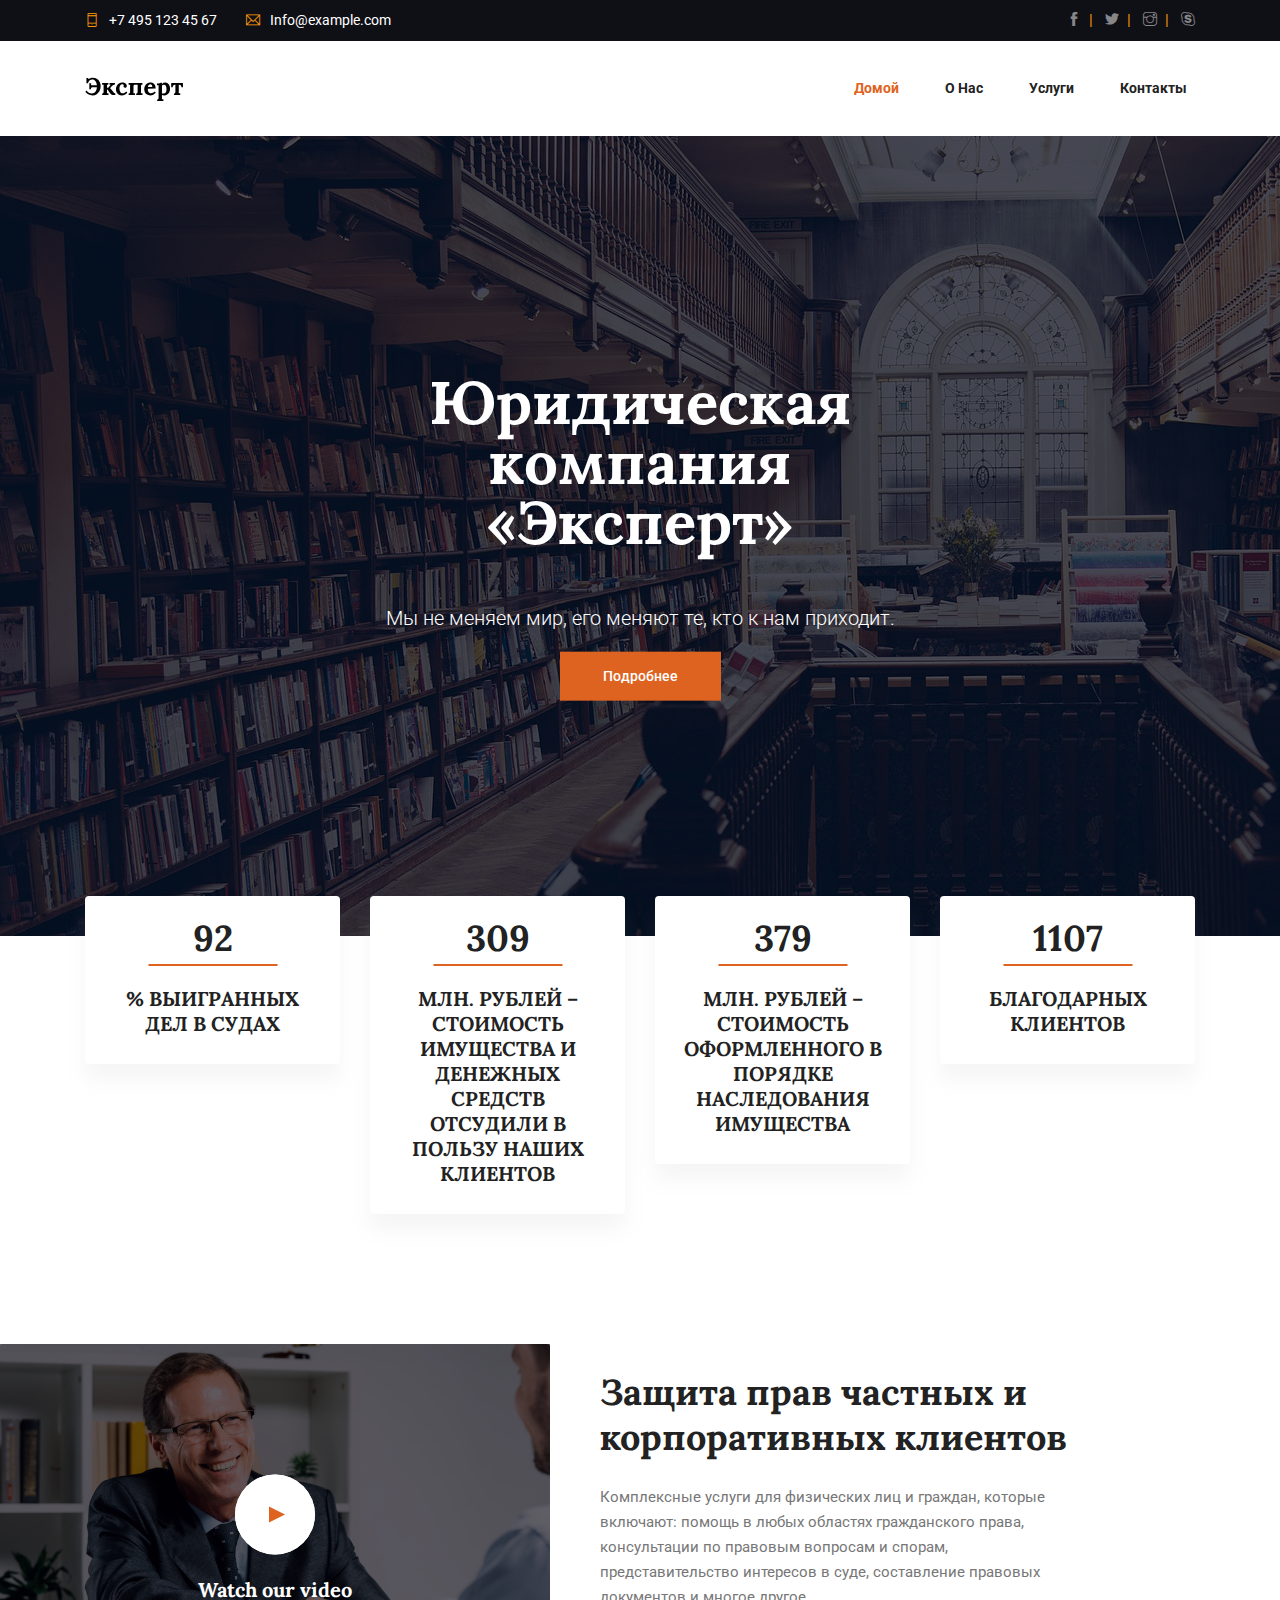
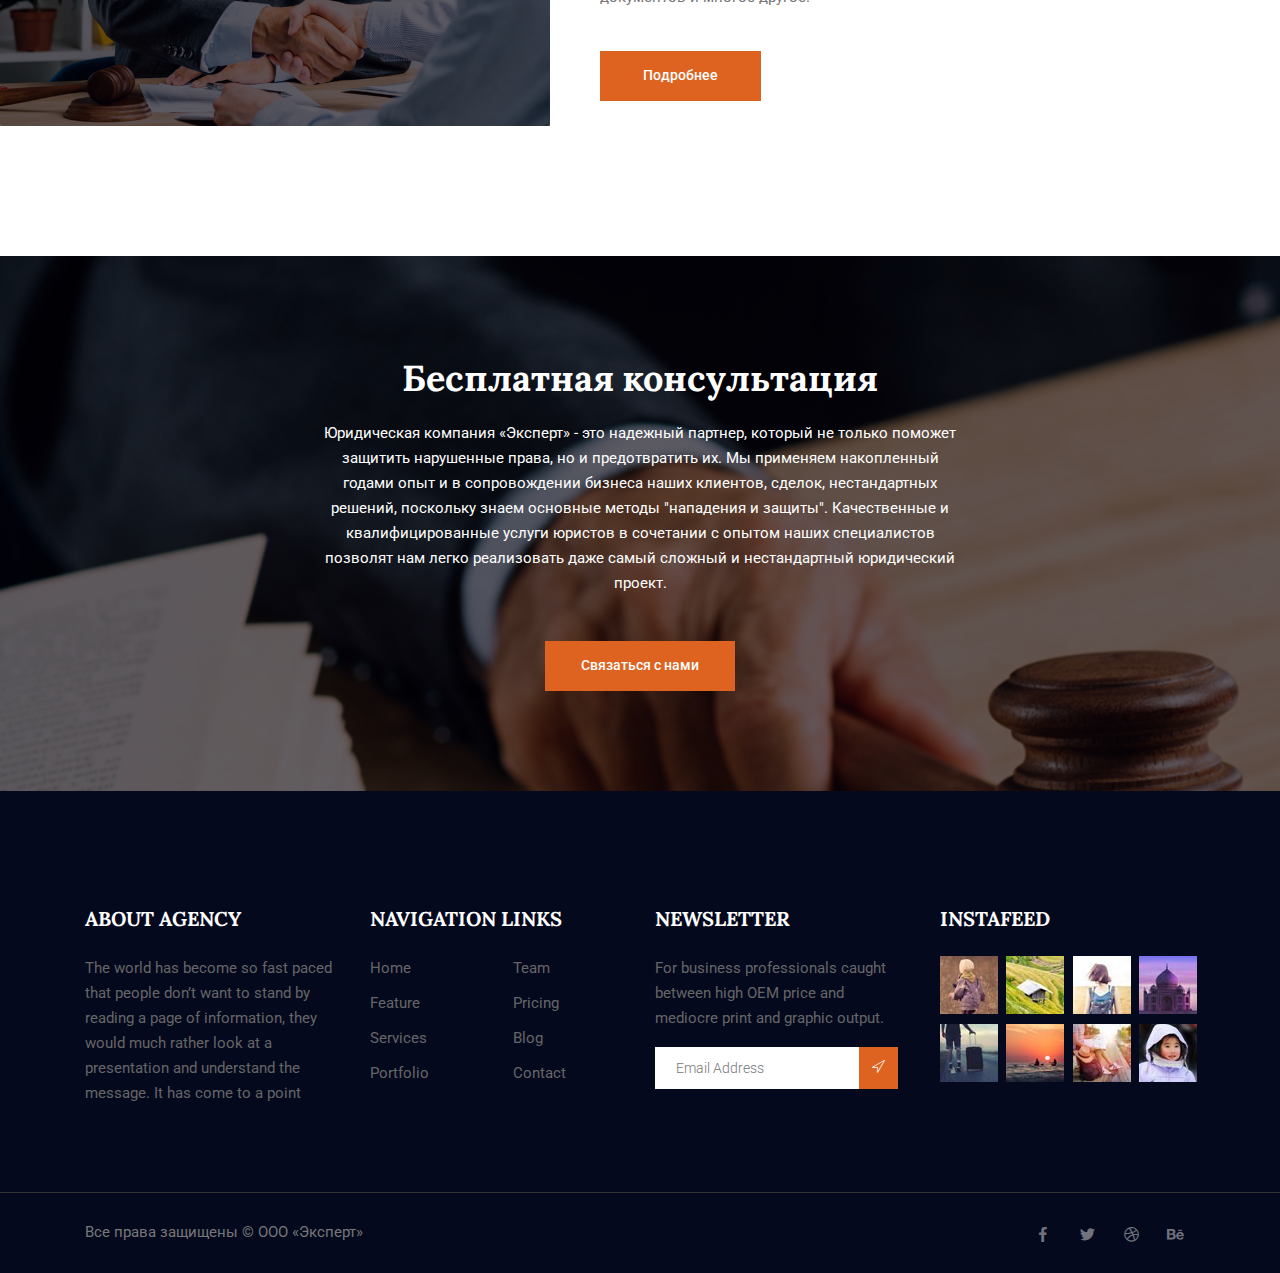
==== index.html @ 66d72d44 "Initial" ====
<!DOCTYPE html>
<html lang="ru">
<head>
  <meta charset="UTF-8">
  <meta name="viewport" content="width=device-width, initial-scale=1.0">
  <meta http-equiv="X-UA-Compatible" content="ie=edge">
  <title>Юридическая компания «Эксперт»</title>
	<link rel="icon" href="img/favicon.png" type="image/png">

  <link rel="stylesheet" href="vendors/bootstrap/bootstrap.min.css">
  <link rel="stylesheet" href="vendors/fontawesome/css/all.min.css">
  <link rel="stylesheet" href="vendors/themify-icons/themify-icons.css">
  <link rel="stylesheet" href="vendors/linericon/style.css">
  <link rel="stylesheet" href="vendors/owl-carousel/owl.theme.default.min.css">
  <link rel="stylesheet" href="vendors/owl-carousel/owl.carousel.min.css">
  <link rel="stylesheet" href="vendors/Magnific-Popup/magnific-popup.css">

  <link rel="stylesheet" href="css/style.css">
</head>
<body>
  <section class="header-top d-none d-sm-block">
    <div class="container">
      <div class="d-sm-flex justify-content-between">
        <ul class="header-top__info mb-2 mb-sm-0">
          <li><a href="tel:+01432152323"><span class="align-middle"><i class="ti-mobile"></i></span>+7 495 123 45 67</a></li>
          <li><a href="mailto:info@example.com"><span class="align-middle"><i class="ti-email"></i></span>Info@example.com</a></li>
        </ul>
        <ul class="header-top__social">
          <li><a href="#"><i class="ti-facebook"></i></a></li>
          <li><a href="#"><i class="ti-twitter-alt"></i></a></li>
          <li><a href="#"><i class="ti-instagram"></i></a></li>
          <li><a href="#"><i class="ti-skype"></i></a></li>
        </ul>
      </div>
    </div>
  </section>

  <header class="header_area">
    <div class="main_menu">
      <nav class="navbar navbar-expand-lg navbar-light">
        <div class="container box_1620">
          <a class="navbar-brand logo_h" href="index.html"><img src="img/logo.svg" alt=""></a>
          <button class="navbar-toggler" type="button" data-toggle="collapse" data-target="#navbarSupportedContent" aria-controls="navbarSupportedContent" aria-expanded="false" aria-label="Toggle navigation">
            <span class="icon-bar"></span>
            <span class="icon-bar"></span>
            <span class="icon-bar"></span>
          </button>

          <div class="collapse navbar-collapse offset" id="navbarSupportedContent">
            <ul class="nav navbar-nav menu_nav justify-content-end">
              <li class="nav-item active"><a class="nav-link" href="index.html">Домой</a></li> 
              <li class="nav-item"><a class="nav-link" href="about.html">О нас</a></li> 
              <li class="nav-item"><a class="nav-link" href="services.html">Услуги</a>
              <li class="nav-item"><a class="nav-link" href="contact.html">Контакты</a></li>
            </ul>
          </div> 
        </div>
      </nav>
    </div>
  </header>

  <section class="hero-banner">
    <div class="hero-banner__content text-center">
      <h1>Юридическая компания «Эксперт»</h1>
      <p class="lead">Мы не меняем мир, его меняют те, кто к нам приходит.</p>
      <a class="button" href="#">Подробнее</a>
    </div>
  </section>

  <section>
    <div class="container static__single-position">
      <div class="row">
        <div class="col-md-6 col-xl-3 mb-4 mb-xl-0">
          <div class="card static__single">
            <h3>92</h3>
            <h4>% ВЫИГРАННЫХ ДЕЛ В СУДАХ</h4>
          </div>
        </div>
        <div class="col-md-6 col-xl-3 mb-4 mb-xl-0">
          <div class="card static__single">
            <h3>309</h3>
            <h4>МЛН. РУБЛЕЙ – СТОИМОСТЬ ИМУЩЕСТВА И ДЕНЕЖНЫХ СРЕДСТВ ОТСУДИЛИ В ПОЛЬЗУ НАШИХ КЛИЕНТОВ</h4>
          </div>
        </div>
        <div class="col-md-6 col-xl-3 mb-4 mb-xl-0">
          <div class="card static__single">
            <h3>379</h3>
            <h4>МЛН. РУБЛЕЙ – СТОИМОСТЬ ОФОРМЛЕННОГО В ПОРЯДКЕ НАСЛЕДОВАНИЯ ИМУЩЕСТВА</h4>
          </div>
        </div>
        <div class="col-md-6 col-xl-3 mb-4 mb-xl-0">
          <div class="card static__single">
            <h3>1107</h3>
            <h4>БЛАГОДАРНЫХ КЛИЕНТОВ</h4>
          </div>
        </div>
      </div>
    </div>
  </section>

  <section class="d-lg-flex align-items-center section-margin--large">
    <div class="about__videoWrapper">
      <div class="about__video">
        <div class="about__video-image">
          <img class="card-img" src="img/home/video-bg.png" alt="">
        </div>
        <div class="about__videoContent">
          <a id="play-home-video" class="video-play-button" href="https://www.youtube.com/watch?v=vParh5wE-tM">
            <span></span>
          </a>
          <h4>Watch our video</h4>
        </div>
      </div>
    </div>
    <div class="container">
      <div class="about__content">
        <h3>Защита прав частных и корпоративных клиентов</h3>
        <p>Комплексные услуги для физических лиц и граждан, которые включают: помощь в любых областях гражданского права, консультации 
          по правовым вопросам и спорам, представительство интересов в суде, составление правовых документов и многое другое.</p>
        <a class="button mt-xl-3" href="#">Подробнее</a>
      </div>
    </div>
  </section>

  <section class="section-padding--smaller cta-wrapper">
    <div class="container">
      <div class="cta__content text-center">
        <h2>Бесплатная консультация</h2>
        <p>Юридическая компания «Эксперт» - это надежный партнер, который не только поможет защитить нарушенные права, но и предотвратить их. Мы применяем накопленный годами опыт и в сопровождении бизнеса наших клиентов, сделок, нестандартных решений, поскольку знаем основные методы "нападения и защиты". Качественные и квалифицированные услуги юристов в сочетании с опытом наших специалистов позволят нам легко реализовать даже самый сложный и нестандартный юридический проект.</p>
        <button class="button button-cta">Связаться с нами</button>
      </div>
    </div>
  </section>

  <footer class="footer-area">
    <div class="container">
      <div class="row">
        <div class="col-lg-3  col-md-6 col-sm-6">
          <div class="single-footer-widget">
            <h6>About Agency</h6>
            <p>
              The world has become so fast paced that people don’t want to stand by reading a page of information, they would much rather look at a presentation and understand the message. It has come to a point 
            </p>
          </div>
        </div>
        <div class="col-lg-3 col-md-6 col-sm-6">
          <div class="single-footer-widget">
            <h6>Navigation Links</h6>
            <div class="row">
              <div class="col">
                <ul>
                  <li><a href="#">Home</a></li>
                  <li><a href="#">Feature</a></li>
                  <li><a href="#">Services</a></li>
                  <li><a href="#">Portfolio</a></li>
                </ul>
              </div>
              <div class="col">
                <ul>
                  <li><a href="#">Team</a></li>
                  <li><a href="#">Pricing</a></li>
                  <li><a href="#">Blog</a></li>
                  <li><a href="#">Contact</a></li>
                </ul>
              </div>										
            </div>							
          </div>
        </div>							
        <div class="col-lg-3  col-md-6 col-sm-6">
          <div class="single-footer-widget">
            <h6>Newsletter</h6>
            <p>
              For business professionals caught between high OEM price and mediocre print and graphic output.									
            </p>								
            <div id="mc_embed_signup">
              <form target="_blank" action="https://spondonit.us12.list-manage.com/subscribe/post?u=1462626880ade1ac87bd9c93a&amp;id=92a4423d01" method="get" class="subscription relative">
                <div class="input-group d-flex flex-row">
                  <input name="EMAIL" placeholder="Email Address" onfocus="this.placeholder = ''" onblur="this.placeholder = 'Email Address '" required="" type="email">
                  <button class="btn bb-btn"><span class="lnr lnr-location"></span></button>		
                </div>									
                <div class="mt-10 info"></div>
              </form>
            </div>
          </div>
        </div>
        <div class="col-lg-3  col-md-6 col-sm-6">
          <div class="single-footer-widget mail-chimp">
            <h6 class="mb-20">InstaFeed</h6>
            <ul class="instafeed d-flex flex-wrap">
              <li><img src="img/instagram/i1.jpg" alt=""></li>
              <li><img src="img/instagram/i2.jpg" alt=""></li>
              <li><img src="img/instagram/i3.jpg" alt=""></li>
              <li><img src="img/instagram/i4.jpg" alt=""></li>
              <li><img src="img/instagram/i5.jpg" alt=""></li>
              <li><img src="img/instagram/i6.jpg" alt=""></li>
              <li><img src="img/instagram/i7.jpg" alt=""></li>
              <li><img src="img/instagram/i8.jpg" alt=""></li>
            </ul>
          </div>
        </div>						
      </div>
    </div>
    <div class="footer-bottom">
      <div class="container">
        <div class="row align-items-center">
          <p class="col-lg-8 col-sm-12 footer-text m-0 text-center text-lg-left">
            Все права защищены &copy; ООО «Эксперт»</p>
          <div class="col-lg-4 col-sm-12 footer-social text-center text-lg-right">
            <a href="#"><i class="fab fa-facebook-f"></i></a>
            <a href="#"><i class="fab fa-twitter"></i></a>
            <a href="#"><i class="fab fa-dribbble"></i></a>
            <a href="#"><i class="fab fa-behance"></i></a>
          </div>
        </div>
      </div>
    </div>
  </footer>

  <script src="vendors/jquery/jquery-3.2.1.min.js"></script>
  <script src="vendors/bootstrap/bootstrap.bundle.min.js"></script>
  <script src="vendors/owl-carousel/owl.carousel.min.js"></script>
  <script src="vendors/Magnific-Popup/jquery.magnific-popup.min.js"></script>
  <script src="js/jquery.ajaxchimp.min.js"></script>
  <script src="js/mail-script.js"></script>
  <script src="js/main.js"></script>
</body>
</html>
---- vendors/fontawesome/css/all.min.css ----
.fa,.fab,.fal,.far,.fas{-moz-osx-font-smoothing:grayscale;-webkit-font-smoothing:antialiased;display:inline-block;font-style:normal;font-variant:normal;text-rendering:auto;line-height:1}.fa-lg{font-size:1.33333em;line-height:.75em;vertical-align:-.0667em}.fa-xs{font-size:.75em}.fa-sm{font-size:.875em}.fa-1x{font-size:1em}.fa-2x{font-size:2em}.fa-3x{font-size:3em}.fa-4x{font-size:4em}.fa-5x{font-size:5em}.fa-6x{font-size:6em}.fa-7x{font-size:7em}.fa-8x{font-size:8em}.fa-9x{font-size:9em}.fa-10x{font-size:10em}.fa-fw{text-align:center;width:1.25em}.fa-ul{list-style-type:none;margin-left:2.5em;padding-left:0}.fa-ul>li{position:relative}.fa-li{left:-2em;position:absolute;text-align:center;width:2em;line-height:inherit}.fa-border{border:.08em solid #eee;border-radius:.1em;padding:.2em .25em .15em}.fa-pull-left{float:left}.fa-pull-right{float:right}.fa.fa-pull-left,.fab.fa-pull-left,.fal.fa-pull-left,.far.fa-pull-left,.fas.fa-pull-left{margin-right:.3em}.fa.fa-pull-right,.fab.fa-pull-right,.fal.fa-pull-right,.far.fa-pull-right,.fas.fa-pull-right{margin-left:.3em}.fa-spin{animation:fa-spin 2s infinite linear}.fa-pulse{animation:fa-spin 1s infinite steps(8)}@keyframes fa-spin{0%{transform:rotate(0deg)}to{transform:rotate(1turn)}}.fa-rotate-90{-ms-filter:"progid:DXImageTransform.Microsoft.BasicImage(rotation=1)";transform:rotate(90deg)}.fa-rotate-180{-ms-filter:"progid:DXImageTransform.Microsoft.BasicImage(rotation=2)";transform:rotate(180deg)}.fa-rotate-270{-ms-filter:"progid:DXImageTransform.Microsoft.BasicImage(rotation=3)";transform:rotate(270deg)}.fa-flip-horizontal{-ms-filter:"progid:DXImageTransform.Microsoft.BasicImage(rotation=0, mirror=1)";transform:scaleX(-1)}.fa-flip-vertical{transform:scaleY(-1)}.fa-flip-horizontal.fa-flip-vertical,.fa-flip-vertical{-ms-filter:"progid:DXImageTransform.Microsoft.BasicImage(rotation=2, mirror=1)"}.fa-flip-horizontal.fa-flip-vertical{transform:scale(-1)}:root .fa-flip-horizontal,:root .fa-flip-vertical,:root .fa-rotate-90,:root .fa-rotate-180,:root .fa-rotate-270{filter:none}.fa-stack{display:inline-block;height:2em;line-height:2em;position:relative;vertical-align:middle;width:2.5em}.fa-stack-1x,.fa-stack-2x{left:0;position:absolute;text-align:center;width:100%}.fa-stack-1x{line-height:inherit}.fa-stack-2x{font-size:2em}.fa-inverse{color:#fff}.fa-500px:before{content:"\f26e"}.fa-accessible-icon:before{content:"\f368"}.fa-accusoft:before{content:"\f369"}.fa-acquisitions-incorporated:before{content:"\f6af"}.fa-ad:before{content:"\f641"}.fa-address-book:before{content:"\f2b9"}.fa-address-card:before{content:"\f2bb"}.fa-adjust:before{content:"\f042"}.fa-adn:before{content:"\f170"}.fa-adobe:before{content:"\f778"}.fa-adversal:before{content:"\f36a"}.fa-affiliatetheme:before{content:"\f36b"}.fa-air-freshener:before{content:"\f5d0"}.fa-algolia:before{content:"\f36c"}.fa-align-center:before{content:"\f037"}.fa-align-justify:before{content:"\f039"}.fa-align-left:before{content:"\f036"}.fa-align-right:before{content:"\f038"}.fa-alipay:before{content:"\f642"}.fa-allergies:before{content:"\f461"}.fa-amazon:before{content:"\f270"}.fa-amazon-pay:before{content:"\f42c"}.fa-ambulance:before{content:"\f0f9"}.fa-american-sign-language-interpreting:before{content:"\f2a3"}.fa-amilia:before{content:"\f36d"}.fa-anchor:before{content:"\f13d"}.fa-android:before{content:"\f17b"}.fa-angellist:before{content:"\f209"}.fa-angle-double-down:before{content:"\f103"}.fa-angle-double-left:before{content:"\f100"}.fa-angle-double-right:before{content:"\f101"}.fa-angle-double-up:before{content:"\f102"}.fa-angle-down:before{content:"\f107"}.fa-angle-left:before{content:"\f104"}.fa-angle-right:before{content:"\f105"}.fa-angle-up:before{content:"\f106"}.fa-angry:before{content:"\f556"}.fa-angrycreative:before{content:"\f36e"}.fa-angular:before{content:"\f420"}.fa-ankh:before{content:"\f644"}.fa-app-store:before{content:"\f36f"}.fa-app-store-ios:before{content:"\f370"}.fa-apper:before{content:"\f371"}.fa-apple:before{content:"\f179"}.fa-apple-alt:before{content:"\f5d1"}.fa-apple-pay:before{content:"\f415"}.fa-archive:before{content:"\f187"}.fa-archway:before{content:"\f557"}.fa-arrow-alt-circle-down:before{content:"\f358"}.fa-arrow-alt-circle-left:before{content:"\f359"}.fa-arrow-alt-circle-right:before{content:"\f35a"}.fa-arrow-alt-circle-up:before{content:"\f35b"}.fa-arrow-circle-down:before{content:"\f0ab"}.fa-arrow-circle-left:before{content:"\f0a8"}.fa-arrow-circle-right:before{content:"\f0a9"}.fa-arrow-circle-up:before{content:"\f0aa"}.fa-arrow-down:before{content:"\f063"}.fa-arrow-left:before{content:"\f060"}.fa-arrow-right:before{content:"\f061"}.fa-arrow-up:before{content:"\f062"}.fa-arrows-alt:before{content:"\f0b2"}.fa-arrows-alt-h:before{content:"\f337"}.fa-arrows-alt-v:before{content:"\f338"}.fa-artstation:before{content:"\f77a"}.fa-assistive-listening-systems:before{content:"\f2a2"}.fa-asterisk:before{content:"\f069"}.fa-asymmetrik:before{content:"\f372"}.fa-at:before{content:"\f1fa"}.fa-atlas:before{content:"\f558"}.fa-atlassian:before{content:"\f77b"}.fa-atom:before{content:"\f5d2"}.fa-audible:before{content:"\f373"}.fa-audio-description:before{content:"\f29e"}.fa-autoprefixer:before{content:"\f41c"}.fa-avianex:before{content:"\f374"}.fa-aviato:before{content:"\f421"}.fa-award:before{content:"\f559"}.fa-aws:before{content:"\f375"}.fa-baby:before{content:"\f77c"}.fa-baby-carriage:before{content:"\f77d"}.fa-backspace:before{content:"\f55a"}.fa-backward:before{content:"\f04a"}.fa-balance-scale:before{content:"\f24e"}.fa-ban:before{content:"\f05e"}.fa-band-aid:before{content:"\f462"}.fa-bandcamp:before{content:"\f2d5"}.fa-barcode:before{content:"\f02a"}.fa-bars:before{content:"\f0c9"}.fa-baseball-ball:before{content:"\f433"}.fa-basketball-ball:before{content:"\f434"}.fa-bath:before{content:"\f2cd"}.fa-battery-empty:before{content:"\f244"}.fa-battery-full:before{content:"\f240"}.fa-battery-half:before{content:"\f242"}.fa-battery-quarter:before{content:"\f243"}.fa-battery-three-quarters:before{content:"\f241"}.fa-bed:before{content:"\f236"}.fa-beer:before{content:"\f0fc"}.fa-behance:before{content:"\f1b4"}.fa-behance-square:before{content:"\f1b5"}.fa-bell:before{content:"\f0f3"}.fa-bell-slash:before{content:"\f1f6"}.fa-bezier-curve:before{content:"\f55b"}.fa-bible:before{content:"\f647"}.fa-bicycle:before{content:"\f206"}.fa-bimobject:before{content:"\f378"}.fa-binoculars:before{content:"\f1e5"}.fa-biohazard:before{content:"\f780"}.fa-birthday-cake:before{content:"\f1fd"}.fa-bitbucket:before{content:"\f171"}.fa-bitcoin:before{content:"\f379"}.fa-bity:before{content:"\f37a"}.fa-black-tie:before{content:"\f27e"}.fa-blackberry:before{content:"\f37b"}.fa-blender:before{content:"\f517"}.fa-blender-phone:before{content:"\f6b6"}.fa-blind:before{content:"\f29d"}.fa-blog:before{content:"\f781"}.fa-blogger:before{content:"\f37c"}.fa-blogger-b:before{content:"\f37d"}.fa-bluetooth:before{content:"\f293"}.fa-bluetooth-b:before{content:"\f294"}.fa-bold:before{content:"\f032"}.fa-bolt:before{content:"\f0e7"}.fa-bomb:before{content:"\f1e2"}.fa-bone:before{content:"\f5d7"}.fa-bong:before{content:"\f55c"}.fa-book:before{content:"\f02d"}.fa-book-dead:before{content:"\f6b7"}.fa-book-open:before{content:"\f518"}.fa-book-reader:before{content:"\f5da"}.fa-bookmark:before{content:"\f02e"}.fa-bowling-ball:before{content:"\f436"}.fa-box:before{content:"\f466"}.fa-box-open:before{content:"\f49e"}.fa-boxes:before{content:"\f468"}.fa-braille:before{content:"\f2a1"}.fa-brain:before{content:"\f5dc"}.fa-briefcase:before{content:"\f0b1"}.fa-briefcase-medical:before{content:"\f469"}.fa-broadcast-tower:before{content:"\f519"}.fa-broom:before{content:"\f51a"}.fa-brush:before{content:"\f55d"}.fa-btc:before{content:"\f15a"}.fa-bug:before{content:"\f188"}.fa-building:before{content:"\f1ad"}.fa-bullhorn:before{content:"\f0a1"}.fa-bullseye:before{content:"\f140"}.fa-burn:before{content:"\f46a"}.fa-buromobelexperte:before{content:"\f37f"}.fa-bus:before{content:"\f207"}.fa-bus-alt:before{content:"\f55e"}.fa-business-time:before{content:"\f64a"}.fa-buysellads:before{content:"\f20d"}.fa-calculator:before{content:"\f1ec"}.fa-calendar:before{content:"\f133"}.fa-calendar-alt:before{content:"\f073"}.fa-calendar-check:before{content:"\f274"}.fa-calendar-day:before{content:"\f783"}.fa-calendar-minus:before{content:"\f272"}.fa-calendar-plus:before{content:"\f271"}.fa-calendar-times:before{content:"\f273"}.fa-calendar-week:before{content:"\f784"}.fa-camera:before{content:"\f030"}.fa-camera-retro:before{content:"\f083"}.fa-campground:before{content:"\f6bb"}.fa-canadian-maple-leaf:before{content:"\f785"}.fa-candy-cane:before{content:"\f786"}.fa-cannabis:before{content:"\f55f"}.fa-capsules:before{content:"\f46b"}.fa-car:before{content:"\f1b9"}.fa-car-alt:before{content:"\f5de"}.fa-car-battery:before{content:"\f5df"}.fa-car-crash:before{content:"\f5e1"}.fa-car-side:before{content:"\f5e4"}.fa-caret-down:before{content:"\f0d7"}.fa-caret-left:before{content:"\f0d9"}.fa-caret-right:before{content:"\f0da"}.fa-caret-square-down:before{content:"\f150"}.fa-caret-square-left:before{content:"\f191"}.fa-caret-square-right:before{content:"\f152"}.fa-caret-square-up:before{content:"\f151"}.fa-caret-up:before{content:"\f0d8"}.fa-carrot:before{content:"\f787"}.fa-cart-arrow-down:before{content:"\f218"}.fa-cart-plus:before{content:"\f217"}.fa-cash-register:before{content:"\f788"}.fa-cat:before{content:"\f6be"}.fa-cc-amazon-pay:before{content:"\f42d"}.fa-cc-amex:before{content:"\f1f3"}.fa-cc-apple-pay:before{content:"\f416"}.fa-cc-diners-club:before{content:"\f24c"}.fa-cc-discover:before{content:"\f1f2"}.fa-cc-jcb:before{content:"\f24b"}.fa-cc-mastercard:before{content:"\f1f1"}.fa-cc-paypal:before{content:"\f1f4"}.fa-cc-stripe:before{content:"\f1f5"}.fa-cc-visa:before{content:"\f1f0"}.fa-centercode:before{content:"\f380"}.fa-centos:before{content:"\f789"}.fa-certificate:before{content:"\f0a3"}.fa-chair:before{content:"\f6c0"}.fa-chalkboard:before{content:"\f51b"}.fa-chalkboard-teacher:before{content:"\f51c"}.fa-charging-station:before{content:"\f5e7"}.fa-chart-area:before{content:"\f1fe"}.fa-chart-bar:before{content:"\f080"}.fa-chart-line:before{content:"\f201"}.fa-chart-pie:before{content:"\f200"}.fa-check:before{content:"\f00c"}.fa-check-circle:before{content:"\f058"}.fa-check-double:before{content:"\f560"}.fa-check-square:before{content:"\f14a"}.fa-chess:before{content:"\f439"}.fa-chess-bishop:before{content:"\f43a"}.fa-chess-board:before{content:"\f43c"}.fa-chess-king:before{content:"\f43f"}.fa-chess-knight:before{content:"\f441"}.fa-chess-pawn:before{content:"\f443"}.fa-chess-queen:before{content:"\f445"}.fa-chess-rook:before{content:"\f447"}.fa-chevron-circle-down:before{content:"\f13a"}.fa-chevron-circle-left:before{content:"\f137"}.fa-chevron-circle-right:before{content:"\f138"}.fa-chevron-circle-up:before{content:"\f139"}.fa-chevron-down:before{content:"\f078"}.fa-chevron-left:before{content:"\f053"}.fa-chevron-right:before{content:"\f054"}.fa-chevron-up:before{content:"\f077"}.fa-child:before{content:"\f1ae"}.fa-chrome:before{content:"\f268"}.fa-church:before{content:"\f51d"}.fa-circle:before{content:"\f111"}.fa-circle-notch:before{content:"\f1ce"}.fa-city:before{content:"\f64f"}.fa-clipboard:before{content:"\f328"}.fa-clipboard-check:before{content:"\f46c"}.fa-clipboard-list:before{content:"\f46d"}.fa-clock:before{content:"\f017"}.fa-clone:before{content:"\f24d"}.fa-closed-captioning:before{content:"\f20a"}.fa-cloud:before{content:"\f0c2"}.fa-cloud-download-alt:before{content:"\f381"}.fa-cloud-meatball:before{content:"\f73b"}.fa-cloud-moon:before{content:"\f6c3"}.fa-cloud-moon-rain:before{content:"\f73c"}.fa-cloud-rain:before{content:"\f73d"}.fa-cloud-showers-heavy:before{content:"\f740"}.fa-cloud-sun:before{content:"\f6c4"}.fa-cloud-sun-rain:before{content:"\f743"}.fa-cloud-upload-alt:before{content:"\f382"}.fa-cloudscale:before{content:"\f383"}.fa-cloudsmith:before{content:"\f384"}.fa-cloudversify:before{content:"\f385"}.fa-cocktail:before{content:"\f561"}.fa-code:before{content:"\f121"}.fa-code-branch:before{content:"\f126"}.fa-codepen:before{content:"\f1cb"}.fa-codiepie:before{content:"\f284"}.fa-coffee:before{content:"\f0f4"}.fa-cog:before{content:"\f013"}.fa-cogs:before{content:"\f085"}.fa-coins:before{content:"\f51e"}.fa-columns:before{content:"\f0db"}.fa-comment:before{content:"\f075"}.fa-comment-alt:before{content:"\f27a"}.fa-comment-dollar:before{content:"\f651"}.fa-comment-dots:before{content:"\f4ad"}.fa-comment-slash:before{content:"\f4b3"}.fa-comments:before{content:"\f086"}.fa-comments-dollar:before{content:"\f653"}.fa-compact-disc:before{content:"\f51f"}.fa-compass:before{content:"\f14e"}.fa-compress:before{content:"\f066"}.fa-compress-arrows-alt:before{content:"\f78c"}.fa-concierge-bell:before{content:"\f562"}.fa-confluence:before{content:"\f78d"}.fa-connectdevelop:before{content:"\f20e"}.fa-contao:before{content:"\f26d"}.fa-cookie:before{content:"\f563"}.fa-cookie-bite:before{content:"\f564"}.fa-copy:before{content:"\f0c5"}.fa-copyright:before{content:"\f1f9"}.fa-couch:before{content:"\f4b8"}.fa-cpanel:before{content:"\f388"}.fa-creative-commons:before{content:"\f25e"}.fa-creative-commons-by:before{content:"\f4e7"}.fa-creative-commons-nc:before{content:"\f4e8"}.fa-creative-commons-nc-eu:before{content:"\f4e9"}.fa-creative-commons-nc-jp:before{content:"\f4ea"}.fa-creative-commons-nd:before{content:"\f4eb"}.fa-creative-commons-pd:before{content:"\f4ec"}.fa-creative-commons-pd-alt:before{content:"\f4ed"}.fa-creative-commons-remix:before{content:"\f4ee"}.fa-creative-commons-sa:before{content:"\f4ef"}.fa-creative-commons-sampling:before{content:"\f4f0"}.fa-creative-commons-sampling-plus:before{content:"\f4f1"}.fa-creative-commons-share:before{content:"\f4f2"}.fa-creative-commons-zero:before{content:"\f4f3"}.fa-credit-card:before{content:"\f09d"}.fa-critical-role:before{content:"\f6c9"}.fa-crop:before{content:"\f125"}.fa-crop-alt:before{content:"\f565"}.fa-cross:before{content:"\f654"}.fa-crosshairs:before{content:"\f05b"}.fa-crow:before{content:"\f520"}.fa-crown:before{content:"\f521"}.fa-css3:before{content:"\f13c"}.fa-css3-alt:before{content:"\f38b"}.fa-cube:before{content:"\f1b2"}.fa-cubes:before{content:"\f1b3"}.fa-cut:before{content:"\f0c4"}.fa-cuttlefish:before{content:"\f38c"}.fa-d-and-d:before{content:"\f38d"}.fa-d-and-d-beyond:before{content:"\f6ca"}.fa-dashcube:before{content:"\f210"}.fa-database:before{content:"\f1c0"}.fa-deaf:before{content:"\f2a4"}.fa-delicious:before{content:"\f1a5"}.fa-democrat:before{content:"\f747"}.fa-deploydog:before{content:"\f38e"}.fa-deskpro:before{content:"\f38f"}.fa-desktop:before{content:"\f108"}.fa-dev:before{content:"\f6cc"}.fa-deviantart:before{content:"\f1bd"}.fa-dharmachakra:before{content:"\f655"}.fa-dhl:before{content:"\f790"}.fa-diagnoses:before{content:"\f470"}.fa-diaspora:before{content:"\f791"}.fa-dice:before{content:"\f522"}.fa-dice-d20:before{content:"\f6cf"}.fa-dice-d6:before{content:"\f6d1"}.fa-dice-five:before{content:"\f523"}.fa-dice-four:before{content:"\f524"}.fa-dice-one:before{content:"\f525"}.fa-dice-six:before{content:"\f526"}.fa-dice-three:before{content:"\f527"}.fa-dice-two:before{content:"\f528"}.fa-digg:before{content:"\f1a6"}.fa-digital-ocean:before{content:"\f391"}.fa-digital-tachograph:before{content:"\f566"}.fa-directions:before{content:"\f5eb"}.fa-discord:before{content:"\f392"}.fa-discourse:before{content:"\f393"}.fa-divide:before{content:"\f529"}.fa-dizzy:before{content:"\f567"}.fa-dna:before{content:"\f471"}.fa-dochub:before{content:"\f394"}.fa-docker:before{content:"\f395"}.fa-dog:before{content:"\f6d3"}.fa-dollar-sign:before{content:"\f155"}.fa-dolly:before{content:"\f472"}.fa-dolly-flatbed:before{content:"\f474"}.fa-donate:before{content:"\f4b9"}.fa-door-closed:before{content:"\f52a"}.fa-door-open:before{content:"\f52b"}.fa-dot-circle:before{content:"\f192"}.fa-dove:before{content:"\f4ba"}.fa-download:before{content:"\f019"}.fa-draft2digital:before{content:"\f396"}.fa-drafting-compass:before{content:"\f568"}.fa-dragon:before{content:"\f6d5"}.fa-draw-polygon:before{content:"\f5ee"}.fa-dribbble:before{content:"\f17d"}.fa-dribbble-square:before{content:"\f397"}.fa-dropbox:before{content:"\f16b"}.fa-drum:before{content:"\f569"}.fa-drum-steelpan:before{content:"\f56a"}.fa-drumstick-bite:before{content:"\f6d7"}.fa-drupal:before{content:"\f1a9"}.fa-dumbbell:before{content:"\f44b"}.fa-dumpster:before{content:"\f793"}.fa-dumpster-fire:before{content:"\f794"}.fa-dungeon:before{content:"\f6d9"}.fa-dyalog:before{content:"\f399"}.fa-earlybirds:before{content:"\f39a"}.fa-ebay:before{content:"\f4f4"}.fa-edge:before{content:"\f282"}.fa-edit:before{content:"\f044"}.fa-eject:before{content:"\f052"}.fa-elementor:before{content:"\f430"}.fa-ellipsis-h:before{content:"\f141"}.fa-ellipsis-v:before{content:"\f142"}.fa-ello:before{content:"\f5f1"}.fa-ember:before{content:"\f423"}.fa-empire:before{content:"\f1d1"}.fa-envelope:before{content:"\f0e0"}.fa-envelope-open:before{content:"\f2b6"}.fa-envelope-open-text:before{content:"\f658"}.fa-envelope-square:before{content:"\f199"}.fa-envira:before{content:"\f299"}.fa-equals:before{content:"\f52c"}.fa-eraser:before{content:"\f12d"}.fa-erlang:before{content:"\f39d"}.fa-ethereum:before{content:"\f42e"}.fa-ethernet:before{content:"\f796"}.fa-etsy:before{content:"\f2d7"}.fa-euro-sign:before{content:"\f153"}.fa-exchange-alt:before{content:"\f362"}.fa-exclamation:before{content:"\f12a"}.fa-exclamation-circle:before{content:"\f06a"}.fa-exclamation-triangle:before{content:"\f071"}.fa-expand:before{content:"\f065"}.fa-expand-arrows-alt:before{content:"\f31e"}.fa-expeditedssl:before{content:"\f23e"}.fa-external-link-alt:before{content:"\f35d"}.fa-external-link-square-alt:before{content:"\f360"}.fa-eye:before{content:"\f06e"}.fa-eye-dropper:before{content:"\f1fb"}.fa-eye-slash:before{content:"\f070"}.fa-facebook:before{content:"\f09a"}.fa-facebook-f:before{content:"\f39e"}.fa-facebook-messenger:before{content:"\f39f"}.fa-facebook-square:before{content:"\f082"}.fa-fantasy-flight-games:before{content:"\f6dc"}.fa-fast-backward:before{content:"\f049"}.fa-fast-forward:before{content:"\f050"}.fa-fax:before{content:"\f1ac"}.fa-feather:before{content:"\f52d"}.fa-feather-alt:before{content:"\f56b"}.fa-fedex:before{content:"\f797"}.fa-fedora:before{content:"\f798"}.fa-female:before{content:"\f182"}.fa-fighter-jet:before{content:"\f0fb"}.fa-figma:before{content:"\f799"}.fa-file:before{content:"\f15b"}.fa-file-alt:before{content:"\f15c"}.fa-file-archive:before{content:"\f1c6"}.fa-file-audio:before{content:"\f1c7"}.fa-file-code:before{content:"\f1c9"}.fa-file-contract:before{content:"\f56c"}.fa-file-csv:before{content:"\f6dd"}.fa-file-download:before{content:"\f56d"}.fa-file-excel:before{content:"\f1c3"}.fa-file-export:before{content:"\f56e"}.fa-file-image:before{content:"\f1c5"}.fa-file-import:before{content:"\f56f"}.fa-file-invoice:before{content:"\f570"}.fa-file-invoice-dollar:before{content:"\f571"}.fa-file-medical:before{content:"\f477"}.fa-file-medical-alt:before{content:"\f478"}.fa-file-pdf:before{content:"\f1c1"}.fa-file-powerpoint:before{content:"\f1c4"}.fa-file-prescription:before{content:"\f572"}.fa-file-signature:before{content:"\f573"}.fa-file-upload:before{content:"\f574"}.fa-file-video:before{content:"\f1c8"}.fa-file-word:before{content:"\f1c2"}.fa-fill:before{content:"\f575"}.fa-fill-drip:before{content:"\f576"}.fa-film:before{content:"\f008"}.fa-filter:before{content:"\f0b0"}.fa-fingerprint:before{content:"\f577"}.fa-fire:before{content:"\f06d"}.fa-fire-alt:before{content:"\f7e4"}.fa-fire-extinguisher:before{content:"\f134"}.fa-firefox:before{content:"\f269"}.fa-first-aid:before{content:"\f479"}.fa-first-order:before{content:"\f2b0"}.fa-first-order-alt:before{content:"\f50a"}.fa-firstdraft:before{content:"\f3a1"}.fa-fish:before{content:"\f578"}.fa-fist-raised:before{content:"\f6de"}.fa-flag:before{content:"\f024"}.fa-flag-checkered:before{content:"\f11e"}.fa-flag-usa:before{content:"\f74d"}.fa-flask:before{content:"\f0c3"}.fa-flickr:before{content:"\f16e"}.fa-flipboard:before{content:"\f44d"}.fa-flushed:before{content:"\f579"}.fa-fly:before{content:"\f417"}.fa-folder:before{content:"\f07b"}.fa-folder-minus:before{content:"\f65d"}.fa-folder-open:before{content:"\f07c"}.fa-folder-plus:before{content:"\f65e"}.fa-font:before{content:"\f031"}.fa-font-awesome:before{content:"\f2b4"}.fa-font-awesome-alt:before{content:"\f35c"}.fa-font-awesome-flag:before{content:"\f425"}.fa-font-awesome-logo-full:before{content:"\f4e6"}.fa-fonticons:before{content:"\f280"}.fa-fonticons-fi:before{content:"\f3a2"}.fa-football-ball:before{content:"\f44e"}.fa-fort-awesome:before{content:"\f286"}.fa-fort-awesome-alt:before{content:"\f3a3"}.fa-forumbee:before{content:"\f211"}.fa-forward:before{content:"\f04e"}.fa-foursquare:before{content:"\f180"}.fa-free-code-camp:before{content:"\f2c5"}.fa-freebsd:before{content:"\f3a4"}.fa-frog:before{content:"\f52e"}.fa-frown:before{content:"\f119"}.fa-frown-open:before{content:"\f57a"}.fa-fulcrum:before{content:"\f50b"}.fa-funnel-dollar:before{content:"\f662"}.fa-futbol:before{content:"\f1e3"}.fa-galactic-republic:before{content:"\f50c"}.fa-galactic-senate:before{content:"\f50d"}.fa-gamepad:before{content:"\f11b"}.fa-gas-pump:before{content:"\f52f"}.fa-gavel:before{content:"\f0e3"}.fa-gem:before{content:"\f3a5"}.fa-genderless:before{content:"\f22d"}.fa-get-pocket:before{content:"\f265"}.fa-gg:before{content:"\f260"}.fa-gg-circle:before{content:"\f261"}.fa-ghost:before{content:"\f6e2"}.fa-gift:before{content:"\f06b"}.fa-gifts:before{content:"\f79c"}.fa-git:before{content:"\f1d3"}.fa-git-square:before{content:"\f1d2"}.fa-github:before{content:"\f09b"}.fa-github-alt:before{content:"\f113"}.fa-github-square:before{content:"\f092"}.fa-gitkraken:before{content:"\f3a6"}.fa-gitlab:before{content:"\f296"}.fa-gitter:before{content:"\f426"}.fa-glass-cheers:before{content:"\f79f"}.fa-glass-martini:before{content:"\f000"}.fa-glass-martini-alt:before{content:"\f57b"}.fa-glass-whiskey:before{content:"\f7a0"}.fa-glasses:before{content:"\f530"}.fa-glide:before{content:"\f2a5"}.fa-glide-g:before{content:"\f2a6"}.fa-globe:before{content:"\f0ac"}.fa-globe-africa:before{content:"\f57c"}.fa-globe-americas:before{content:"\f57d"}.fa-globe-asia:before{content:"\f57e"}.fa-globe-europe:before{content:"\f7a2"}.fa-gofore:before{content:"\f3a7"}.fa-golf-ball:before{content:"\f450"}.fa-goodreads:before{content:"\f3a8"}.fa-goodreads-g:before{content:"\f3a9"}.fa-google:before{content:"\f1a0"}.fa-google-drive:before{content:"\f3aa"}.fa-google-play:before{content:"\f3ab"}.fa-google-plus:before{content:"\f2b3"}.fa-google-plus-g:before{content:"\f0d5"}.fa-google-plus-square:before{content:"\f0d4"}.fa-google-wallet:before{content:"\f1ee"}.fa-gopuram:before{content:"\f664"}.fa-graduation-cap:before{content:"\f19d"}.fa-gratipay:before{content:"\f184"}.fa-grav:before{content:"\f2d6"}.fa-greater-than:before{content:"\f531"}.fa-greater-than-equal:before{content:"\f532"}.fa-grimace:before{content:"\f57f"}.fa-grin:before{content:"\f580"}.fa-grin-alt:before{content:"\f581"}.fa-grin-beam:before{content:"\f582"}.fa-grin-beam-sweat:before{content:"\f583"}.fa-grin-hearts:before{content:"\f584"}.fa-grin-squint:before{content:"\f585"}.fa-grin-squint-tears:before{content:"\f586"}.fa-grin-stars:before{content:"\f587"}.fa-grin-tears:before{content:"\f588"}.fa-grin-tongue:before{content:"\f589"}.fa-grin-tongue-squint:before{content:"\f58a"}.fa-grin-tongue-wink:before{content:"\f58b"}.fa-grin-wink:before{content:"\f58c"}.fa-grip-horizontal:before{content:"\f58d"}.fa-grip-lines:before{content:"\f7a4"}.fa-grip-lines-vertical:before{content:"\f7a5"}.fa-grip-vertical:before{content:"\f58e"}.fa-gripfire:before{content:"\f3ac"}.fa-grunt:before{content:"\f3ad"}.fa-guitar:before{content:"\f7a6"}.fa-gulp:before{content:"\f3ae"}.fa-h-square:before{content:"\f0fd"}.fa-hacker-news:before{content:"\f1d4"}.fa-hacker-news-square:before{content:"\f3af"}.fa-hackerrank:before{content:"\f5f7"}.fa-hammer:before{content:"\f6e3"}.fa-hamsa:before{content:"\f665"}.fa-hand-holding:before{content:"\f4bd"}.fa-hand-holding-heart:before{content:"\f4be"}.fa-hand-holding-usd:before{content:"\f4c0"}.fa-hand-lizard:before{content:"\f258"}.fa-hand-paper:before{content:"\f256"}.fa-hand-peace:before{content:"\f25b"}.fa-hand-point-down:before{content:"\f0a7"}.fa-hand-point-left:before{content:"\f0a5"}.fa-hand-point-right:before{content:"\f0a4"}.fa-hand-point-up:before{content:"\f0a6"}.fa-hand-pointer:before{content:"\f25a"}.fa-hand-rock:before{content:"\f255"}.fa-hand-scissors:before{content:"\f257"}.fa-hand-spock:before{content:"\f259"}.fa-hands:before{content:"\f4c2"}.fa-hands-helping:before{content:"\f4c4"}.fa-handshake:before{content:"\f2b5"}.fa-hanukiah:before{content:"\f6e6"}.fa-hashtag:before{content:"\f292"}.fa-hat-wizard:before{content:"\f6e8"}.fa-haykal:before{content:"\f666"}.fa-hdd:before{content:"\f0a0"}.fa-heading:before{content:"\f1dc"}.fa-headphones:before{content:"\f025"}.fa-headphones-alt:before{content:"\f58f"}.fa-headset:before{content:"\f590"}.fa-heart:before{content:"\f004"}.fa-heart-broken:before{content:"\f7a9"}.fa-heartbeat:before{content:"\f21e"}.fa-helicopter:before{content:"\f533"}.fa-highlighter:before{content:"\f591"}.fa-hiking:before{content:"\f6ec"}.fa-hippo:before{content:"\f6ed"}.fa-hips:before{content:"\f452"}.fa-hire-a-helper:before{content:"\f3b0"}.fa-history:before{content:"\f1da"}.fa-hockey-puck:before{content:"\f453"}.fa-holly-berry:before{content:"\f7aa"}.fa-home:before{content:"\f015"}.fa-hooli:before{content:"\f427"}.fa-hornbill:before{content:"\f592"}.fa-horse:before{content:"\f6f0"}.fa-horse-head:before{content:"\f7ab"}.fa-hospital:before{content:"\f0f8"}.fa-hospital-alt:before{content:"\f47d"}.fa-hospital-symbol:before{content:"\f47e"}.fa-hot-tub:before{content:"\f593"}.fa-hotel:before{content:"\f594"}.fa-hotjar:before{content:"\f3b1"}.fa-hourglass:before{content:"\f254"}.fa-hourglass-end:before{content:"\f253"}.fa-hourglass-half:before{content:"\f252"}.fa-hourglass-start:before{content:"\f251"}.fa-house-damage:before{content:"\f6f1"}.fa-houzz:before{content:"\f27c"}.fa-hryvnia:before{content:"\f6f2"}.fa-html5:before{content:"\f13b"}.fa-hubspot:before{content:"\f3b2"}.fa-i-cursor:before{content:"\f246"}.fa-icicles:before{content:"\f7ad"}.fa-id-badge:before{content:"\f2c1"}.fa-id-card:before{content:"\f2c2"}.fa-id-card-alt:before{content:"\f47f"}.fa-igloo:before{content:"\f7ae"}.fa-image:before{content:"\f03e"}.fa-images:before{content:"\f302"}.fa-imdb:before{content:"\f2d8"}.fa-inbox:before{content:"\f01c"}.fa-indent:before{content:"\f03c"}.fa-industry:before{content:"\f275"}.fa-infinity:before{content:"\f534"}.fa-info:before{content:"\f129"}.fa-info-circle:before{content:"\f05a"}.fa-instagram:before{content:"\f16d"}.fa-intercom:before{content:"\f7af"}.fa-internet-explorer:before{content:"\f26b"}.fa-invision:before{content:"\f7b0"}.fa-ioxhost:before{content:"\f208"}.fa-italic:before{content:"\f033"}.fa-itunes:before{content:"\f3b4"}.fa-itunes-note:before{content:"\f3b5"}.fa-java:before{content:"\f4e4"}.fa-jedi:before{content:"\f669"}.fa-jedi-order:before{content:"\f50e"}.fa-jenkins:before{content:"\f3b6"}.fa-jira:before{content:"\f7b1"}.fa-joget:before{content:"\f3b7"}.fa-joint:before{content:"\f595"}.fa-joomla:before{content:"\f1aa"}.fa-journal-whills:before{content:"\f66a"}.fa-js:before{content:"\f3b8"}.fa-js-square:before{content:"\f3b9"}.fa-jsfiddle:before{content:"\f1cc"}.fa-kaaba:before{content:"\f66b"}.fa-kaggle:before{content:"\f5fa"}.fa-key:before{content:"\f084"}.fa-keybase:before{content:"\f4f5"}.fa-keyboard:before{content:"\f11c"}.fa-keycdn:before{content:"\f3ba"}.fa-khanda:before{content:"\f66d"}.fa-kickstarter:before{content:"\f3bb"}.fa-kickstarter-k:before{content:"\f3bc"}.fa-kiss:before{content:"\f596"}.fa-kiss-beam:before{content:"\f597"}.fa-kiss-wink-heart:before{content:"\f598"}.fa-kiwi-bird:before{content:"\f535"}.fa-korvue:before{content:"\f42f"}.fa-landmark:before{content:"\f66f"}.fa-language:before{content:"\f1ab"}.fa-laptop:before{content:"\f109"}.fa-laptop-code:before{content:"\f5fc"}.fa-laravel:before{content:"\f3bd"}.fa-lastfm:before{content:"\f202"}.fa-lastfm-square:before{content:"\f203"}.fa-laugh:before{content:"\f599"}.fa-laugh-beam:before{content:"\f59a"}.fa-laugh-squint:before{content:"\f59b"}.fa-laugh-wink:before{content:"\f59c"}.fa-layer-group:before{content:"\f5fd"}.fa-leaf:before{content:"\f06c"}.fa-leanpub:before{content:"\f212"}.fa-lemon:before{content:"\f094"}.fa-less:before{content:"\f41d"}.fa-less-than:before{content:"\f536"}.fa-less-than-equal:before{content:"\f537"}.fa-level-down-alt:before{content:"\f3be"}.fa-level-up-alt:before{content:"\f3bf"}.fa-life-ring:before{content:"\f1cd"}.fa-lightbulb:before{content:"\f0eb"}.fa-line:before{content:"\f3c0"}.fa-link:before{content:"\f0c1"}.fa-linkedin:before{content:"\f08c"}.fa-linkedin-in:before{content:"\f0e1"}.fa-linode:before{content:"\f2b8"}.fa-linux:before{content:"\f17c"}.fa-lira-sign:before{content:"\f195"}.fa-list:before{content:"\f03a"}.fa-list-alt:before{content:"\f022"}.fa-list-ol:before{content:"\f0cb"}.fa-list-ul:before{content:"\f0ca"}.fa-location-arrow:before{content:"\f124"}.fa-lock:before{content:"\f023"}.fa-lock-open:before{content:"\f3c1"}.fa-long-arrow-alt-down:before{content:"\f309"}.fa-long-arrow-alt-left:before{content:"\f30a"}.fa-long-arrow-alt-right:before{content:"\f30b"}.fa-long-arrow-alt-up:before{content:"\f30c"}.fa-low-vision:before{content:"\f2a8"}.fa-luggage-cart:before{content:"\f59d"}.fa-lyft:before{content:"\f3c3"}.fa-magento:before{content:"\f3c4"}.fa-magic:before{content:"\f0d0"}.fa-magnet:before{content:"\f076"}.fa-mail-bulk:before{content:"\f674"}.fa-mailchimp:before{content:"\f59e"}.fa-male:before{content:"\f183"}.fa-mandalorian:before{content:"\f50f"}.fa-map:before{content:"\f279"}.fa-map-marked:before{content:"\f59f"}.fa-map-marked-alt:before{content:"\f5a0"}.fa-map-marker:before{content:"\f041"}.fa-map-marker-alt:before{content:"\f3c5"}.fa-map-pin:before{content:"\f276"}.fa-map-signs:before{content:"\f277"}.fa-markdown:before{content:"\f60f"}.fa-marker:before{content:"\f5a1"}.fa-mars:before{content:"\f222"}.fa-mars-double:before{content:"\f227"}.fa-mars-stroke:before{content:"\f229"}.fa-mars-stroke-h:before{content:"\f22b"}.fa-mars-stroke-v:before{content:"\f22a"}.fa-mask:before{content:"\f6fa"}.fa-mastodon:before{content:"\f4f6"}.fa-maxcdn:before{content:"\f136"}.fa-medal:before{content:"\f5a2"}.fa-medapps:before{content:"\f3c6"}.fa-medium:before{content:"\f23a"}.fa-medium-m:before{content:"\f3c7"}.fa-medkit:before{content:"\f0fa"}.fa-medrt:before{content:"\f3c8"}.fa-meetup:before{content:"\f2e0"}.fa-megaport:before{content:"\f5a3"}.fa-meh:before{content:"\f11a"}.fa-meh-blank:before{content:"\f5a4"}.fa-meh-rolling-eyes:before{content:"\f5a5"}.fa-memory:before{content:"\f538"}.fa-mendeley:before{content:"\f7b3"}.fa-menorah:before{content:"\f676"}.fa-mercury:before{content:"\f223"}.fa-meteor:before{content:"\f753"}.fa-microchip:before{content:"\f2db"}.fa-microphone:before{content:"\f130"}.fa-microphone-alt:before{content:"\f3c9"}.fa-microphone-alt-slash:before{content:"\f539"}.fa-microphone-slash:before{content:"\f131"}.fa-microscope:before{content:"\f610"}.fa-microsoft:before{content:"\f3ca"}.fa-minus:before{content:"\f068"}.fa-minus-circle:before{content:"\f056"}.fa-minus-square:before{content:"\f146"}.fa-mitten:before{content:"\f7b5"}.fa-mix:before{content:"\f3cb"}.fa-mixcloud:before{content:"\f289"}.fa-mizuni:before{content:"\f3cc"}.fa-mobile:before{content:"\f10b"}.fa-mobile-alt:before{content:"\f3cd"}.fa-modx:before{content:"\f285"}.fa-monero:before{content:"\f3d0"}.fa-money-bill:before{content:"\f0d6"}.fa-money-bill-alt:before{content:"\f3d1"}.fa-money-bill-wave:before{content:"\f53a"}.fa-money-bill-wave-alt:before{content:"\f53b"}.fa-money-check:before{content:"\f53c"}.fa-money-check-alt:before{content:"\f53d"}.fa-monument:before{content:"\f5a6"}.fa-moon:before{content:"\f186"}.fa-mortar-pestle:before{content:"\f5a7"}.fa-mosque:before{content:"\f678"}.fa-motorcycle:before{content:"\f21c"}.fa-mountain:before{content:"\f6fc"}.fa-mouse-pointer:before{content:"\f245"}.fa-mug-hot:before{content:"\f7b6"}.fa-music:before{content:"\f001"}.fa-napster:before{content:"\f3d2"}.fa-neos:before{content:"\f612"}.fa-network-wired:before{content:"\f6ff"}.fa-neuter:before{content:"\f22c"}.fa-newspaper:before{content:"\f1ea"}.fa-nimblr:before{content:"\f5a8"}.fa-nintendo-switch:before{content:"\f418"}.fa-node:before{content:"\f419"}.fa-node-js:before{content:"\f3d3"}.fa-not-equal:before{content:"\f53e"}.fa-notes-medical:before{content:"\f481"}.fa-npm:before{content:"\f3d4"}.fa-ns8:before{content:"\f3d5"}.fa-nutritionix:before{content:"\f3d6"}.fa-object-group:before{content:"\f247"}.fa-object-ungroup:before{content:"\f248"}.fa-odnoklassniki:before{content:"\f263"}.fa-odnoklassniki-square:before{content:"\f264"}.fa-oil-can:before{content:"\f613"}.fa-old-republic:before{content:"\f510"}.fa-om:before{content:"\f679"}.fa-opencart:before{content:"\f23d"}.fa-openid:before{content:"\f19b"}.fa-opera:before{content:"\f26a"}.fa-optin-monster:before{content:"\f23c"}.fa-osi:before{content:"\f41a"}.fa-otter:before{content:"\f700"}.fa-outdent:before{content:"\f03b"}.fa-page4:before{content:"\f3d7"}.fa-pagelines:before{content:"\f18c"}.fa-paint-brush:before{content:"\f1fc"}.fa-paint-roller:before{content:"\f5aa"}.fa-palette:before{content:"\f53f"}.fa-palfed:before{content:"\f3d8"}.fa-pallet:before{content:"\f482"}.fa-paper-plane:before{content:"\f1d8"}.fa-paperclip:before{content:"\f0c6"}.fa-parachute-box:before{content:"\f4cd"}.fa-paragraph:before{content:"\f1dd"}.fa-parking:before{content:"\f540"}.fa-passport:before{content:"\f5ab"}.fa-pastafarianism:before{content:"\f67b"}.fa-paste:before{content:"\f0ea"}.fa-patreon:before{content:"\f3d9"}.fa-pause:before{content:"\f04c"}.fa-pause-circle:before{content:"\f28b"}.fa-paw:before{content:"\f1b0"}.fa-paypal:before{content:"\f1ed"}.fa-peace:before{content:"\f67c"}.fa-pen:before{content:"\f304"}.fa-pen-alt:before{content:"\f305"}.fa-pen-fancy:before{content:"\f5ac"}.fa-pen-nib:before{content:"\f5ad"}.fa-pen-square:before{content:"\f14b"}.fa-pencil-alt:before{content:"\f303"}.fa-pencil-ruler:before{content:"\f5ae"}.fa-penny-arcade:before{content:"\f704"}.fa-people-carry:before{content:"\f4ce"}.fa-percent:before{content:"\f295"}.fa-percentage:before{content:"\f541"}.fa-periscope:before{content:"\f3da"}.fa-person-booth:before{content:"\f756"}.fa-phabricator:before{content:"\f3db"}.fa-phoenix-framework:before{content:"\f3dc"}.fa-phoenix-squadron:before{content:"\f511"}.fa-phone:before{content:"\f095"}.fa-phone-slash:before{content:"\f3dd"}.fa-phone-square:before{content:"\f098"}.fa-phone-volume:before{content:"\f2a0"}.fa-php:before{content:"\f457"}.fa-pied-piper:before{content:"\f2ae"}.fa-pied-piper-alt:before{content:"\f1a8"}.fa-pied-piper-hat:before{content:"\f4e5"}.fa-pied-piper-pp:before{content:"\f1a7"}.fa-piggy-bank:before{content:"\f4d3"}.fa-pills:before{content:"\f484"}.fa-pinterest:before{content:"\f0d2"}.fa-pinterest-p:before{content:"\f231"}.fa-pinterest-square:before{content:"\f0d3"}.fa-place-of-worship:before{content:"\f67f"}.fa-plane:before{content:"\f072"}.fa-plane-arrival:before{content:"\f5af"}.fa-plane-departure:before{content:"\f5b0"}.fa-play:before{content:"\f04b"}.fa-play-circle:before{content:"\f144"}.fa-playstation:before{content:"\f3df"}.fa-plug:before{content:"\f1e6"}.fa-plus:before{content:"\f067"}.fa-plus-circle:before{content:"\f055"}.fa-plus-square:before{content:"\f0fe"}.fa-podcast:before{content:"\f2ce"}.fa-poll:before{content:"\f681"}.fa-poll-h:before{content:"\f682"}.fa-poo:before{content:"\f2fe"}.fa-poo-storm:before{content:"\f75a"}.fa-poop:before{content:"\f619"}.fa-portrait:before{content:"\f3e0"}.fa-pound-sign:before{content:"\f154"}.fa-power-off:before{content:"\f011"}.fa-pray:before{content:"\f683"}.fa-praying-hands:before{content:"\f684"}.fa-prescription:before{content:"\f5b1"}.fa-prescription-bottle:before{content:"\f485"}.fa-prescription-bottle-alt:before{content:"\f486"}.fa-print:before{content:"\f02f"}.fa-procedures:before{content:"\f487"}.fa-product-hunt:before{content:"\f288"}.fa-project-diagram:before{content:"\f542"}.fa-pushed:before{content:"\f3e1"}.fa-puzzle-piece:before{content:"\f12e"}.fa-python:before{content:"\f3e2"}.fa-qq:before{content:"\f1d6"}.fa-qrcode:before{content:"\f029"}.fa-question:before{content:"\f128"}.fa-question-circle:before{content:"\f059"}.fa-quidditch:before{content:"\f458"}.fa-quinscape:before{content:"\f459"}.fa-quora:before{content:"\f2c4"}.fa-quote-left:before{content:"\f10d"}.fa-quote-right:before{content:"\f10e"}.fa-quran:before{content:"\f687"}.fa-r-project:before{content:"\f4f7"}.fa-radiation:before{content:"\f7b9"}.fa-radiation-alt:before{content:"\f7ba"}.fa-rainbow:before{content:"\f75b"}.fa-random:before{content:"\f074"}.fa-raspberry-pi:before{content:"\f7bb"}.fa-ravelry:before{content:"\f2d9"}.fa-react:before{content:"\f41b"}.fa-reacteurope:before{content:"\f75d"}.fa-readme:before{content:"\f4d5"}.fa-rebel:before{content:"\f1d0"}.fa-receipt:before{content:"\f543"}.fa-recycle:before{content:"\f1b8"}.fa-red-river:before{content:"\f3e3"}.fa-reddit:before{content:"\f1a1"}.fa-reddit-alien:before{content:"\f281"}.fa-reddit-square:before{content:"\f1a2"}.fa-redhat:before{content:"\f7bc"}.fa-redo:before{content:"\f01e"}.fa-redo-alt:before{content:"\f2f9"}.fa-registered:before{content:"\f25d"}.fa-renren:before{content:"\f18b"}.fa-reply:before{content:"\f3e5"}.fa-reply-all:before{content:"\f122"}.fa-replyd:before{content:"\f3e6"}.fa-republican:before{content:"\f75e"}.fa-researchgate:before{content:"\f4f8"}.fa-resolving:before{content:"\f3e7"}.fa-restroom:before{content:"\f7bd"}.fa-retweet:before{content:"\f079"}.fa-rev:before{content:"\f5b2"}.fa-ribbon:before{content:"\f4d6"}.fa-ring:before{content:"\f70b"}.fa-road:before{content:"\f018"}.fa-robot:before{content:"\f544"}.fa-rocket:before{content:"\f135"}.fa-rocketchat:before{content:"\f3e8"}.fa-rockrms:before{content:"\f3e9"}.fa-route:before{content:"\f4d7"}.fa-rss:before{content:"\f09e"}.fa-rss-square:before{content:"\f143"}.fa-ruble-sign:before{content:"\f158"}.fa-ruler:before{content:"\f545"}.fa-ruler-combined:before{content:"\f546"}.fa-ruler-horizontal:before{content:"\f547"}.fa-ruler-vertical:before{content:"\f548"}.fa-running:before{content:"\f70c"}.fa-rupee-sign:before{content:"\f156"}.fa-sad-cry:before{content:"\f5b3"}.fa-sad-tear:before{content:"\f5b4"}.fa-safari:before{content:"\f267"}.fa-sass:before{content:"\f41e"}.fa-satellite:before{content:"\f7bf"}.fa-satellite-dish:before{content:"\f7c0"}.fa-save:before{content:"\f0c7"}.fa-schlix:before{content:"\f3ea"}.fa-school:before{content:"\f549"}.fa-screwdriver:before{content:"\f54a"}.fa-scribd:before{content:"\f28a"}.fa-scroll:before{content:"\f70e"}.fa-sd-card:before{content:"\f7c2"}.fa-search:before{content:"\f002"}.fa-search-dollar:before{content:"\f688"}.fa-search-location:before{content:"\f689"}.fa-search-minus:before{content:"\f010"}.fa-search-plus:before{content:"\f00e"}.fa-searchengin:before{content:"\f3eb"}.fa-seedling:before{content:"\f4d8"}.fa-sellcast:before{content:"\f2da"}.fa-sellsy:before{content:"\f213"}.fa-server:before{content:"\f233"}.fa-servicestack:before{content:"\f3ec"}.fa-shapes:before{content:"\f61f"}.fa-share:before{content:"\f064"}.fa-share-alt:before{content:"\f1e0"}.fa-share-alt-square:before{content:"\f1e1"}.fa-share-square:before{content:"\f14d"}.fa-shekel-sign:before{content:"\f20b"}.fa-shield-alt:before{content:"\f3ed"}.fa-ship:before{content:"\f21a"}.fa-shipping-fast:before{content:"\f48b"}.fa-shirtsinbulk:before{content:"\f214"}.fa-shoe-prints:before{content:"\f54b"}.fa-shopping-bag:before{content:"\f290"}.fa-shopping-basket:before{content:"\f291"}.fa-shopping-cart:before{content:"\f07a"}.fa-shopware:before{content:"\f5b5"}.fa-shower:before{content:"\f2cc"}.fa-shuttle-van:before{content:"\f5b6"}.fa-sign:before{content:"\f4d9"}.fa-sign-in-alt:before{content:"\f2f6"}.fa-sign-language:before{content:"\f2a7"}.fa-sign-out-alt:before{content:"\f2f5"}.fa-signal:before{content:"\f012"}.fa-signature:before{content:"\f5b7"}.fa-sim-card:before{content:"\f7c4"}.fa-simplybuilt:before{content:"\f215"}.fa-sistrix:before{content:"\f3ee"}.fa-sitemap:before{content:"\f0e8"}.fa-sith:before{content:"\f512"}.fa-skating:before{content:"\f7c5"}.fa-sketch:before{content:"\f7c6"}.fa-skiing:before{content:"\f7c9"}.fa-skiing-nordic:before{content:"\f7ca"}.fa-skull:before{content:"\f54c"}.fa-skull-crossbones:before{content:"\f714"}.fa-skyatlas:before{content:"\f216"}.fa-skype:before{content:"\f17e"}.fa-slack:before{content:"\f198"}.fa-slack-hash:before{content:"\f3ef"}.fa-slash:before{content:"\f715"}.fa-sleigh:before{content:"\f7cc"}.fa-sliders-h:before{content:"\f1de"}.fa-slideshare:before{content:"\f1e7"}.fa-smile:before{content:"\f118"}.fa-smile-beam:before{content:"\f5b8"}.fa-smile-wink:before{content:"\f4da"}.fa-smog:before{content:"\f75f"}.fa-smoking:before{content:"\f48d"}.fa-smoking-ban:before{content:"\f54d"}.fa-sms:before{content:"\f7cd"}.fa-snapchat:before{content:"\f2ab"}.fa-snapchat-ghost:before{content:"\f2ac"}.fa-snapchat-square:before{content:"\f2ad"}.fa-snowboarding:before{content:"\f7ce"}.fa-snowflake:before{content:"\f2dc"}.fa-snowman:before{content:"\f7d0"}.fa-snowplow:before{content:"\f7d2"}.fa-socks:before{content:"\f696"}.fa-solar-panel:before{content:"\f5ba"}.fa-sort:before{content:"\f0dc"}.fa-sort-alpha-down:before{content:"\f15d"}.fa-sort-alpha-up:before{content:"\f15e"}.fa-sort-amount-down:before{content:"\f160"}.fa-sort-amount-up:before{content:"\f161"}.fa-sort-down:before{content:"\f0dd"}.fa-sort-numeric-down:before{content:"\f162"}.fa-sort-numeric-up:before{content:"\f163"}.fa-sort-up:before{content:"\f0de"}.fa-soundcloud:before{content:"\f1be"}.fa-sourcetree:before{content:"\f7d3"}.fa-spa:before{content:"\f5bb"}.fa-space-shuttle:before{content:"\f197"}.fa-speakap:before{content:"\f3f3"}.fa-spider:before{content:"\f717"}.fa-spinner:before{content:"\f110"}.fa-splotch:before{content:"\f5bc"}.fa-spotify:before{content:"\f1bc"}.fa-spray-can:before{content:"\f5bd"}.fa-square:before{content:"\f0c8"}.fa-square-full:before{content:"\f45c"}.fa-square-root-alt:before{content:"\f698"}.fa-squarespace:before{content:"\f5be"}.fa-stack-exchange:before{content:"\f18d"}.fa-stack-overflow:before{content:"\f16c"}.fa-stamp:before{content:"\f5bf"}.fa-star:before{content:"\f005"}.fa-star-and-crescent:before{content:"\f699"}.fa-star-half:before{content:"\f089"}.fa-star-half-alt:before{content:"\f5c0"}.fa-star-of-david:before{content:"\f69a"}.fa-star-of-life:before{content:"\f621"}.fa-staylinked:before{content:"\f3f5"}.fa-steam:before{content:"\f1b6"}.fa-steam-square:before{content:"\f1b7"}.fa-steam-symbol:before{content:"\f3f6"}.fa-step-backward:before{content:"\f048"}.fa-step-forward:before{content:"\f051"}.fa-stethoscope:before{content:"\f0f1"}.fa-sticker-mule:before{content:"\f3f7"}.fa-sticky-note:before{content:"\f249"}.fa-stop:before{content:"\f04d"}.fa-stop-circle:before{content:"\f28d"}.fa-stopwatch:before{content:"\f2f2"}.fa-store:before{content:"\f54e"}.fa-store-alt:before{content:"\f54f"}.fa-strava:before{content:"\f428"}.fa-stream:before{content:"\f550"}.fa-street-view:before{content:"\f21d"}.fa-strikethrough:before{content:"\f0cc"}.fa-stripe:before{content:"\f429"}.fa-stripe-s:before{content:"\f42a"}.fa-stroopwafel:before{content:"\f551"}.fa-studiovinari:before{content:"\f3f8"}.fa-stumbleupon:before{content:"\f1a4"}.fa-stumbleupon-circle:before{content:"\f1a3"}.fa-subscript:before{content:"\f12c"}.fa-subway:before{content:"\f239"}.fa-suitcase:before{content:"\f0f2"}.fa-suitcase-rolling:before{content:"\f5c1"}.fa-sun:before{content:"\f185"}.fa-superpowers:before{content:"\f2dd"}.fa-superscript:before{content:"\f12b"}.fa-supple:before{content:"\f3f9"}.fa-surprise:before{content:"\f5c2"}.fa-suse:before{content:"\f7d6"}.fa-swatchbook:before{content:"\f5c3"}.fa-swimmer:before{content:"\f5c4"}.fa-swimming-pool:before{content:"\f5c5"}.fa-synagogue:before{content:"\f69b"}.fa-sync:before{content:"\f021"}.fa-sync-alt:before{content:"\f2f1"}.fa-syringe:before{content:"\f48e"}.fa-table:before{content:"\f0ce"}.fa-table-tennis:before{content:"\f45d"}.fa-tablet:before{content:"\f10a"}.fa-tablet-alt:before{content:"\f3fa"}.fa-tablets:before{content:"\f490"}.fa-tachometer-alt:before{content:"\f3fd"}.fa-tag:before{content:"\f02b"}.fa-tags:before{content:"\f02c"}.fa-tape:before{content:"\f4db"}.fa-tasks:before{content:"\f0ae"}.fa-taxi:before{content:"\f1ba"}.fa-teamspeak:before{content:"\f4f9"}.fa-teeth:before{content:"\f62e"}.fa-teeth-open:before{content:"\f62f"}.fa-telegram:before{content:"\f2c6"}.fa-telegram-plane:before{content:"\f3fe"}.fa-temperature-high:before{content:"\f769"}.fa-temperature-low:before{content:"\f76b"}.fa-tencent-weibo:before{content:"\f1d5"}.fa-tenge:before{content:"\f7d7"}.fa-terminal:before{content:"\f120"}.fa-text-height:before{content:"\f034"}.fa-text-width:before{content:"\f035"}.fa-th:before{content:"\f00a"}.fa-th-large:before{content:"\f009"}.fa-th-list:before{content:"\f00b"}.fa-the-red-yeti:before{content:"\f69d"}.fa-theater-masks:before{content:"\f630"}.fa-themeco:before{content:"\f5c6"}.fa-themeisle:before{content:"\f2b2"}.fa-thermometer:before{content:"\f491"}.fa-thermometer-empty:before{content:"\f2cb"}.fa-thermometer-full:before{content:"\f2c7"}.fa-thermometer-half:before{content:"\f2c9"}.fa-thermometer-quarter:before{content:"\f2ca"}.fa-thermometer-three-quarters:before{content:"\f2c8"}.fa-think-peaks:before{content:"\f731"}.fa-thumbs-down:before{content:"\f165"}.fa-thumbs-up:before{content:"\f164"}.fa-thumbtack:before{content:"\f08d"}.fa-ticket-alt:before{content:"\f3ff"}.fa-times:before{content:"\f00d"}.fa-times-circle:before{content:"\f057"}.fa-tint:before{content:"\f043"}.fa-tint-slash:before{content:"\f5c7"}.fa-tired:before{content:"\f5c8"}.fa-toggle-off:before{content:"\f204"}.fa-toggle-on:before{content:"\f205"}.fa-toilet:before{content:"\f7d8"}.fa-toilet-paper:before{content:"\f71e"}.fa-toolbox:before{content:"\f552"}.fa-tools:before{content:"\f7d9"}.fa-tooth:before{content:"\f5c9"}.fa-torah:before{content:"\f6a0"}.fa-torii-gate:before{content:"\f6a1"}.fa-tractor:before{content:"\f722"}.fa-trade-federation:before{content:"\f513"}.fa-trademark:before{content:"\f25c"}.fa-traffic-light:before{content:"\f637"}.fa-train:before{content:"\f238"}.fa-tram:before{content:"\f7da"}.fa-transgender:before{content:"\f224"}.fa-transgender-alt:before{content:"\f225"}.fa-trash:before{content:"\f1f8"}.fa-trash-alt:before{content:"\f2ed"}.fa-tree:before{content:"\f1bb"}.fa-trello:before{content:"\f181"}.fa-tripadvisor:before{content:"\f262"}.fa-trophy:before{content:"\f091"}.fa-truck:before{content:"\f0d1"}.fa-truck-loading:before{content:"\f4de"}.fa-truck-monster:before{content:"\f63b"}.fa-truck-moving:before{content:"\f4df"}.fa-truck-pickup:before{content:"\f63c"}.fa-tshirt:before{content:"\f553"}.fa-tty:before{content:"\f1e4"}.fa-tumblr:before{content:"\f173"}.fa-tumblr-square:before{content:"\f174"}.fa-tv:before{content:"\f26c"}.fa-twitch:before{content:"\f1e8"}.fa-twitter:before{content:"\f099"}.fa-twitter-square:before{content:"\f081"}.fa-typo3:before{content:"\f42b"}.fa-uber:before{content:"\f402"}.fa-ubuntu:before{content:"\f7df"}.fa-uikit:before{content:"\f403"}.fa-umbrella:before{content:"\f0e9"}.fa-umbrella-beach:before{content:"\f5ca"}.fa-underline:before{content:"\f0cd"}.fa-undo:before{content:"\f0e2"}.fa-undo-alt:before{content:"\f2ea"}.fa-uniregistry:before{content:"\f404"}.fa-universal-access:before{content:"\f29a"}.fa-university:before{content:"\f19c"}.fa-unlink:before{content:"\f127"}.fa-unlock:before{content:"\f09c"}.fa-unlock-alt:before{content:"\f13e"}.fa-untappd:before{content:"\f405"}.fa-upload:before{content:"\f093"}.fa-ups:before{content:"\f7e0"}.fa-usb:before{content:"\f287"}.fa-user:before{content:"\f007"}.fa-user-alt:before{content:"\f406"}.fa-user-alt-slash:before{content:"\f4fa"}.fa-user-astronaut:before{content:"\f4fb"}.fa-user-check:before{content:"\f4fc"}.fa-user-circle:before{content:"\f2bd"}.fa-user-clock:before{content:"\f4fd"}.fa-user-cog:before{content:"\f4fe"}.fa-user-edit:before{content:"\f4ff"}.fa-user-friends:before{content:"\f500"}.fa-user-graduate:before{content:"\f501"}.fa-user-injured:before{content:"\f728"}.fa-user-lock:before{content:"\f502"}.fa-user-md:before{content:"\f0f0"}.fa-user-minus:before{content:"\f503"}.fa-user-ninja:before{content:"\f504"}.fa-user-plus:before{content:"\f234"}.fa-user-secret:before{content:"\f21b"}.fa-user-shield:before{content:"\f505"}.fa-user-slash:before{content:"\f506"}.fa-user-tag:before{content:"\f507"}.fa-user-tie:before{content:"\f508"}.fa-user-times:before{content:"\f235"}.fa-users:before{content:"\f0c0"}.fa-users-cog:before{content:"\f509"}.fa-usps:before{content:"\f7e1"}.fa-ussunnah:before{content:"\f407"}.fa-utensil-spoon:before{content:"\f2e5"}.fa-utensils:before{content:"\f2e7"}.fa-vaadin:before{content:"\f408"}.fa-vector-square:before{content:"\f5cb"}.fa-venus:before{content:"\f221"}.fa-venus-double:before{content:"\f226"}.fa-venus-mars:before{content:"\f228"}.fa-viacoin:before{content:"\f237"}.fa-viadeo:before{content:"\f2a9"}.fa-viadeo-square:before{content:"\f2aa"}.fa-vial:before{content:"\f492"}.fa-vials:before{content:"\f493"}.fa-viber:before{content:"\f409"}.fa-video:before{content:"\f03d"}.fa-video-slash:before{content:"\f4e2"}.fa-vihara:before{content:"\f6a7"}.fa-vimeo:before{content:"\f40a"}.fa-vimeo-square:before{content:"\f194"}.fa-vimeo-v:before{content:"\f27d"}.fa-vine:before{content:"\f1ca"}.fa-vk:before{content:"\f189"}.fa-vnv:before{content:"\f40b"}.fa-volleyball-ball:before{content:"\f45f"}.fa-volume-down:before{content:"\f027"}.fa-volume-mute:before{content:"\f6a9"}.fa-volume-off:before{content:"\f026"}.fa-volume-up:before{content:"\f028"}.fa-vote-yea:before{content:"\f772"}.fa-vr-cardboard:before{content:"\f729"}.fa-vuejs:before{content:"\f41f"}.fa-walking:before{content:"\f554"}.fa-wallet:before{content:"\f555"}.fa-warehouse:before{content:"\f494"}.fa-water:before{content:"\f773"}.fa-weebly:before{content:"\f5cc"}.fa-weibo:before{content:"\f18a"}.fa-weight:before{content:"\f496"}.fa-weight-hanging:before{content:"\f5cd"}.fa-weixin:before{content:"\f1d7"}.fa-whatsapp:before{content:"\f232"}.fa-whatsapp-square:before{content:"\f40c"}.fa-wheelchair:before{content:"\f193"}.fa-whmcs:before{content:"\f40d"}.fa-wifi:before{content:"\f1eb"}.fa-wikipedia-w:before{content:"\f266"}.fa-wind:before{content:"\f72e"}.fa-window-close:before{content:"\f410"}.fa-window-maximize:before{content:"\f2d0"}.fa-window-minimize:before{content:"\f2d1"}.fa-window-restore:before{content:"\f2d2"}.fa-windows:before{content:"\f17a"}.fa-wine-bottle:before{content:"\f72f"}.fa-wine-glass:before{content:"\f4e3"}.fa-wine-glass-alt:before{content:"\f5ce"}.fa-wix:before{content:"\f5cf"}.fa-wizards-of-the-coast:before{content:"\f730"}.fa-wolf-pack-battalion:before{content:"\f514"}.fa-won-sign:before{content:"\f159"}.fa-wordpress:before{content:"\f19a"}.fa-wordpress-simple:before{content:"\f411"}.fa-wpbeginner:before{content:"\f297"}.fa-wpexplorer:before{content:"\f2de"}.fa-wpforms:before{content:"\f298"}.fa-wpressr:before{content:"\f3e4"}.fa-wrench:before{content:"\f0ad"}.fa-x-ray:before{content:"\f497"}.fa-xbox:before{content:"\f412"}.fa-xing:before{content:"\f168"}.fa-xing-square:before{content:"\f169"}.fa-y-combinator:before{content:"\f23b"}.fa-yahoo:before{content:"\f19e"}.fa-yandex:before{content:"\f413"}.fa-yandex-international:before{content:"\f414"}.fa-yarn:before{content:"\f7e3"}.fa-yelp:before{content:"\f1e9"}.fa-yen-sign:before{content:"\f157"}.fa-yin-yang:before{content:"\f6ad"}.fa-yoast:before{content:"\f2b1"}.fa-youtube:before{content:"\f167"}.fa-youtube-square:before{content:"\f431"}.fa-zhihu:before{content:"\f63f"}.sr-only{border:0;clip:rect(0,0,0,0);height:1px;margin:-1px;overflow:hidden;padding:0;position:absolute;width:1px}.sr-only-focusable:active,.sr-only-focusable:focus{clip:auto;height:auto;margin:0;overflow:visible;position:static;width:auto}@font-face{font-family:"Font Awesome 5 Brands";font-style:normal;font-weight:normal;src:url(../webfonts/fa-brands-400.eot);src:url(../webfonts/fa-brands-400.eot?#iefix) format("embedded-opentype"),url(../webfonts/fa-brands-400.woff2) format("woff2"),url(../webfonts/fa-brands-400.woff) format("woff"),url(../webfonts/fa-brands-400.ttf) format("truetype"),url(../webfonts/fa-brands-400.svg#fontawesome) format("svg")}.fab{font-family:"Font Awesome 5 Brands"}@font-face{font-family:"Font Awesome 5 Free";font-style:normal;font-weight:400;src:url(../webfonts/fa-regular-400.eot);src:url(../webfonts/fa-regular-400.eot?#iefix) format("embedded-opentype"),url(../webfonts/fa-regular-400.woff2) format("woff2"),url(../webfonts/fa-regular-400.woff) format("woff"),url(../webfonts/fa-regular-400.ttf) format("truetype"),url(../webfonts/fa-regular-400.svg#fontawesome) format("svg")}.far{font-weight:400}@font-face{font-family:"Font Awesome 5 Free";font-style:normal;font-weight:900;src:url(../webfonts/fa-solid-900.eot);src:url(../webfonts/fa-solid-900.eot?#iefix) format("embedded-opentype"),url(../webfonts/fa-solid-900.woff2) format("woff2"),url(../webfonts/fa-solid-900.woff) format("woff"),url(../webfonts/fa-solid-900.ttf) format("truetype"),url(../webfonts/fa-solid-900.svg#fontawesome) format("svg")}.fa,.far,.fas{font-family:"Font Awesome 5 Free"}.fa,.fas{font-weight:900}
---- vendors/themify-icons/themify-icons.css ----
@font-face {
	font-family: 'themify';
	src:url('fonts/themify.eot?-fvbane');
	src:url('fonts/themify.eot?#iefix-fvbane') format('embedded-opentype'),
		url('fonts/themify.woff?-fvbane') format('woff'),
		url('fonts/themify.ttf?-fvbane') format('truetype'),
		url('fonts/themify.svg?-fvbane#themify') format('svg');
	font-weight: normal;
	font-style: normal;
}

[class^="ti-"], [class*=" ti-"] {
	font-family: 'themify';
	speak: none;
	font-style: normal;
	font-weight: normal;
	font-variant: normal;
	text-transform: none;
	line-height: 1;

	/* Better Font Rendering =========== */
	-webkit-font-smoothing: antialiased;
	-moz-osx-font-smoothing: grayscale;
}

.ti-wand:before {
	content: "\e600";
}
.ti-volume:before {
	content: "\e601";
}
.ti-user:before {
	content: "\e602";
}
.ti-unlock:before {
	content: "\e603";
}
.ti-unlink:before {
	content: "\e604";
}
.ti-trash:before {
	content: "\e605";
}
.ti-thought:before {
	content: "\e606";
}
.ti-target:before {
	content: "\e607";
}
.ti-tag:before {
	content: "\e608";
}
.ti-tablet:before {
	content: "\e609";
}
.ti-star:before {
	content: "\e60a";
}
.ti-spray:before {
	content: "\e60b";
}
.ti-signal:before {
	content: "\e60c";
}
.ti-shopping-cart:before {
	content: "\e60d";
}
.ti-shopping-cart-full:before {
	content: "\e60e";
}
.ti-settings:before {
	content: "\e60f";
}
.ti-search:before {
	content: "\e610";
}
.ti-zoom-in:before {
	content: "\e611";
}
.ti-zoom-out:before {
	content: "\e612";
}
.ti-cut:before {
	content: "\e613";
}
.ti-ruler:before {
	content: "\e614";
}
.ti-ruler-pencil:before {
	content: "\e615";
}
.ti-ruler-alt:before {
	content: "\e616";
}
.ti-bookmark:before {
	content: "\e617";
}
.ti-bookmark-alt:before {
	content: "\e618";
}
.ti-reload:before {
	content: "\e619";
}
.ti-plus:before {
	content: "\e61a";
}
.ti-pin:before {
	content: "\e61b";
}
.ti-pencil:before {
	content: "\e61c";
}
.ti-pencil-alt:before {
	content: "\e61d";
}
.ti-paint-roller:before {
	content: "\e61e";
}
.ti-paint-bucket:before {
	content: "\e61f";
}
.ti-na:before {
	content: "\e620";
}
.ti-mobile:before {
	content: "\e621";
}
.ti-minus:before {
	content: "\e622";
}
.ti-medall:before {
	content: "\e623";
}
.ti-medall-alt:before {
	content: "\e624";
}
.ti-marker:before {
	content: "\e625";
}
.ti-marker-alt:before {
	content: "\e626";
}
.ti-arrow-up:before {
	content: "\e627";
}
.ti-arrow-right:before {
	content: "\e628";
}
.ti-arrow-left:before {
	content: "\e629";
}
.ti-arrow-down:before {
	content: "\e62a";
}
.ti-lock:before {
	content: "\e62b";
}
.ti-location-arrow:before {
	content: "\e62c";
}
.ti-link:before {
	content: "\e62d";
}
.ti-layout:before {
	content: "\e62e";
}
.ti-layers:before {
	content: "\e62f";
}
.ti-layers-alt:before {
	content: "\e630";
}
.ti-key:before {
	content: "\e631";
}
.ti-import:before {
	content: "\e632";
}
.ti-image:before {
	content: "\e633";
}
.ti-heart:before {
	content: "\e634";
}
.ti-heart-broken:before {
	content: "\e635";
}
.ti-hand-stop:before {
	content: "\e636";
}
.ti-hand-open:before {
	content: "\e637";
}
.ti-hand-drag:before {
	content: "\e638";
}
.ti-folder:before {
	content: "\e639";
}
.ti-flag:before {
	content: "\e63a";
}
.ti-flag-alt:before {
	content: "\e63b";
}
.ti-flag-alt-2:before {
	content: "\e63c";
}
.ti-eye:before {
	content: "\e63d";
}
.ti-export:before {
	content: "\e63e";
}
.ti-exchange-vertical:before {
	content: "\e63f";
}
.ti-desktop:before {
	content: "\e640";
}
.ti-cup:before {
	content: "\e641";
}
.ti-crown:before {
	content: "\e642";
}
.ti-comments:before {
	content: "\e643";
}
.ti-comment:before {
	content: "\e644";
}
.ti-comment-alt:before {
	content: "\e645";
}
.ti-close:before {
	content: "\e646";
}
.ti-clip:before {
	content: "\e647";
}
.ti-angle-up:before {
	content: "\e648";
}
.ti-angle-right:before {
	content: "\e649";
}
.ti-angle-left:before {
	content: "\e64a";
}
.ti-angle-down:before {
	content: "\e64b";
}
.ti-check:before {
	content: "\e64c";
}
.ti-check-box:before {
	content: "\e64d";
}
.ti-camera:before {
	content: "\e64e";
}
.ti-announcement:before {
	content: "\e64f";
}
.ti-brush:before {
	content: "\e650";
}
.ti-briefcase:before {
	content: "\e651";
}
.ti-bolt:before {
	content: "\e652";
}
.ti-bolt-alt:before {
	content: "\e653";
}
.ti-blackboard:before {
	content: "\e654";
}
.ti-bag:before {
	content: "\e655";
}
.ti-move:before {
	content: "\e656";
}
.ti-arrows-vertical:before {
	content: "\e657";
}
.ti-arrows-horizontal:before {
	content: "\e658";
}
.ti-fullscreen:before {
	content: "\e659";
}
.ti-arrow-top-right:before {
	content: "\e65a";
}
.ti-arrow-top-left:before {
	content: "\e65b";
}
.ti-arrow-circle-up:before {
	content: "\e65c";
}
.ti-arrow-circle-right:before {
	content: "\e65d";
}
.ti-arrow-circle-left:before {
	content: "\e65e";
}
.ti-arrow-circle-down:before {
	content: "\e65f";
}
.ti-angle-double-up:before {
	content: "\e660";
}
.ti-angle-double-right:before {
	content: "\e661";
}
.ti-angle-double-left:before {
	content: "\e662";
}
.ti-angle-double-down:before {
	content: "\e663";
}
.ti-zip:before {
	content: "\e664";
}
.ti-world:before {
	content: "\e665";
}
.ti-wheelchair:before {
	content: "\e666";
}
.ti-view-list:before {
	content: "\e667";
}
.ti-view-list-alt:before {
	content: "\e668";
}
.ti-view-grid:before {
	content: "\e669";
}
.ti-uppercase:before {
	content: "\e66a";
}
.ti-upload:before {
	content: "\e66b";
}
.ti-underline:before {
	content: "\e66c";
}
.ti-truck:before {
	content: "\e66d";
}
.ti-timer:before {
	content: "\e66e";
}
.ti-ticket:before {
	content: "\e66f";
}
.ti-thumb-up:before {
	content: "\e670";
}
.ti-thumb-down:before {
	content: "\e671";
}
.ti-text:before {
	content: "\e672";
}
.ti-stats-up:before {
	content: "\e673";
}
.ti-stats-down:before {
	content: "\e674";
}
.ti-split-v:before {
	content: "\e675";
}
.ti-split-h:before {
	content: "\e676";
}
.ti-smallcap:before {
	content: "\e677";
}
.ti-shine:before {
	content: "\e678";
}
.ti-shift-right:before {
	content: "\e679";
}
.ti-shift-left:before {
	content: "\e67a";
}
.ti-shield:before {
	content: "\e67b";
}
.ti-notepad:before {
	content: "\e67c";
}
.ti-server:before {
	content: "\e67d";
}
.ti-quote-right:before {
	content: "\e67e";
}
.ti-quote-left:before {
	content: "\e67f";
}
.ti-pulse:before {
	content: "\e680";
}
.ti-printer:before {
	content: "\e681";
}
.ti-power-off:before {
	content: "\e682";
}
.ti-plug:before {
	content: "\e683";
}
.ti-pie-chart:before {
	content: "\e684";
}
.ti-paragraph:before {
	content: "\e685";
}
.ti-panel:before {
	content: "\e686";
}
.ti-package:before {
	content: "\e687";
}
.ti-music:before {
	content: "\e688";
}
.ti-music-alt:before {
	content: "\e689";
}
.ti-mouse:before {
	content: "\e68a";
}
.ti-mouse-alt:before {
	content: "\e68b";
}
.ti-money:before {
	content: "\e68c";
}
.ti-microphone:before {
	content: "\e68d";
}
.ti-menu:before {
	content: "\e68e";
}
.ti-menu-alt:before {
	content: "\e68f";
}
.ti-map:before {
	content: "\e690";
}
.ti-map-alt:before {
	content: "\e691";
}
.ti-loop:before {
	content: "\e692";
}
.ti-location-pin:before {
	content: "\e693";
}
.ti-list:before {
	content: "\e694";
}
.ti-light-bulb:before {
	content: "\e695";
}
.ti-Italic:before {
	content: "\e696";
}
.ti-info:before {
	content: "\e697";
}
.ti-infinite:before {
	content: "\e698";
}
.ti-id-badge:before {
	content: "\e699";
}
.ti-hummer:before {
	content: "\e69a";
}
.ti-home:before {
	content: "\e69b";
}
.ti-help:before {
	content: "\e69c";
}
.ti-headphone:before {
	content: "\e69d";
}
.ti-harddrives:before {
	content: "\e69e";
}
.ti-harddrive:before {
	content: "\e69f";
}
.ti-gift:before {
	content: "\e6a0";
}
.ti-game:before {
	content: "\e6a1";
}
.ti-filter:before {
	content: "\e6a2";
}
.ti-files:before {
	content: "\e6a3";
}
.ti-file:before {
	content: "\e6a4";
}
.ti-eraser:before {
	content: "\e6a5";
}
.ti-envelope:before {
	content: "\e6a6";
}
.ti-download:before {
	content: "\e6a7";
}
.ti-direction:before {
	content: "\e6a8";
}
.ti-direction-alt:before {
	content: "\e6a9";
}
.ti-dashboard:before {
	content: "\e6aa";
}
.ti-control-stop:before {
	content: "\e6ab";
}
.ti-control-shuffle:before {
	content: "\e6ac";
}
.ti-control-play:before {
	content: "\e6ad";
}
.ti-control-pause:before {
	content: "\e6ae";
}
.ti-control-forward:before {
	content: "\e6af";
}
.ti-control-backward:before {
	content: "\e6b0";
}
.ti-cloud:before {
	content: "\e6b1";
}
.ti-cloud-up:before {
	content: "\e6b2";
}
.ti-cloud-down:before {
	content: "\e6b3";
}
.ti-clipboard:before {
	content: "\e6b4";
}
.ti-car:before {
	content: "\e6b5";
}
.ti-calendar:before {
	content: "\e6b6";
}
.ti-book:before {
	content: "\e6b7";
}
.ti-bell:before {
	content: "\e6b8";
}
.ti-basketball:before {
	content: "\e6b9";
}
.ti-bar-chart:before {
	content: "\e6ba";
}
.ti-bar-chart-alt:before {
	content: "\e6bb";
}
.ti-back-right:before {
	content: "\e6bc";
}
.ti-back-left:before {
	content: "\e6bd";
}
.ti-arrows-corner:before {
	content: "\e6be";
}
.ti-archive:before {
	content: "\e6bf";
}
.ti-anchor:before {
	content: "\e6c0";
}
.ti-align-right:before {
	content: "\e6c1";
}
.ti-align-left:before {
	content: "\e6c2";
}
.ti-align-justify:before {
	content: "\e6c3";
}
.ti-align-center:before {
	content: "\e6c4";
}
.ti-alert:before {
	content: "\e6c5";
}
.ti-alarm-clock:before {
	content: "\e6c6";
}
.ti-agenda:before {
	content: "\e6c7";
}
.ti-write:before {
	content: "\e6c8";
}
.ti-window:before {
	content: "\e6c9";
}
.ti-widgetized:before {
	content: "\e6ca";
}
.ti-widget:before {
	content: "\e6cb";
}
.ti-widget-alt:before {
	content: "\e6cc";
}
.ti-wallet:before {
	content: "\e6cd";
}
.ti-video-clapper:before {
	content: "\e6ce";
}
.ti-video-camera:before {
	content: "\e6cf";
}
.ti-vector:before {
	content: "\e6d0";
}
.ti-themify-logo:before {
	content: "\e6d1";
}
.ti-themify-favicon:before {
	content: "\e6d2";
}
.ti-themify-favicon-alt:before {
	content: "\e6d3";
}
.ti-support:before {
	content: "\e6d4";
}
.ti-stamp:before {
	content: "\e6d5";
}
.ti-split-v-alt:before {
	content: "\e6d6";
}
.ti-slice:before {
	content: "\e6d7";
}
.ti-shortcode:before {
	content: "\e6d8";
}
.ti-shift-right-alt:before {
	content: "\e6d9";
}
.ti-shift-left-alt:before {
	content: "\e6da";
}
.ti-ruler-alt-2:before {
	content: "\e6db";
}
.ti-receipt:before {
	content: "\e6dc";
}
.ti-pin2:before {
	content: "\e6dd";
}
.ti-pin-alt:before {
	content: "\e6de";
}
.ti-pencil-alt2:before {
	content: "\e6df";
}
.ti-palette:before {
	content: "\e6e0";
}
.ti-more:before {
	content: "\e6e1";
}
.ti-more-alt:before {
	content: "\e6e2";
}
.ti-microphone-alt:before {
	content: "\e6e3";
}
.ti-magnet:before {
	content: "\e6e4";
}
.ti-line-double:before {
	content: "\e6e5";
}
.ti-line-dotted:before {
	content: "\e6e6";
}
.ti-line-dashed:before {
	content: "\e6e7";
}
.ti-layout-width-full:before {
	content: "\e6e8";
}
.ti-layout-width-default:before {
	content: "\e6e9";
}
.ti-layout-width-default-alt:before {
	content: "\e6ea";
}
.ti-layout-tab:before {
	content: "\e6eb";
}
.ti-layout-tab-window:before {
	content: "\e6ec";
}
.ti-layout-tab-v:before {
	content: "\e6ed";
}
.ti-layout-tab-min:before {
	content: "\e6ee";
}
.ti-layout-slider:before {
	content: "\e6ef";
}
.ti-layout-slider-alt:before {
	content: "\e6f0";
}
.ti-layout-sidebar-right:before {
	content: "\e6f1";
}
.ti-layout-sidebar-none:before {
	content: "\e6f2";
}
.ti-layout-sidebar-left:before {
	content: "\e6f3";
}
.ti-layout-placeholder:before {
	content: "\e6f4";
}
.ti-layout-menu:before {
	content: "\e6f5";
}
.ti-layout-menu-v:before {
	content: "\e6f6";
}
.ti-layout-menu-separated:before {
	content: "\e6f7";
}
.ti-layout-menu-full:before {
	content: "\e6f8";
}
.ti-layout-media-right-alt:before {
	content: "\e6f9";
}
.ti-layout-media-right:before {
	content: "\e6fa";
}
.ti-layout-media-overlay:before {
	content: "\e6fb";
}
.ti-layout-media-overlay-alt:before {
	content: "\e6fc";
}
.ti-layout-media-overlay-alt-2:before {
	content: "\e6fd";
}
.ti-layout-media-left-alt:before {
	content: "\e6fe";
}
.ti-layout-media-left:before {
	content: "\e6ff";
}
.ti-layout-media-center-alt:before {
	content: "\e700";
}
.ti-layout-media-center:before {
	content: "\e701";
}
.ti-layout-list-thumb:before {
	content: "\e702";
}
.ti-layout-list-thumb-alt:before {
	content: "\e703";
}
.ti-layout-list-post:before {
	content: "\e704";
}
.ti-layout-list-large-image:before {
	content: "\e705";
}
.ti-layout-line-solid:before {
	content: "\e706";
}
.ti-layout-grid4:before {
	content: "\e707";
}
.ti-layout-grid3:before {
	content: "\e708";
}
.ti-layout-grid2:before {
	content: "\e709";
}
.ti-layout-grid2-thumb:before {
	content: "\e70a";
}
.ti-layout-cta-right:before {
	content: "\e70b";
}
.ti-layout-cta-left:before {
	content: "\e70c";
}
.ti-layout-cta-center:before {
	content: "\e70d";
}
.ti-layout-cta-btn-right:before {
	content: "\e70e";
}
.ti-layout-cta-btn-left:before {
	content: "\e70f";
}
.ti-layout-column4:before {
	content: "\e710";
}
.ti-layout-column3:before {
	content: "\e711";
}
.ti-layout-column2:before {
	content: "\e712";
}
.ti-layout-accordion-separated:before {
	content: "\e713";
}
.ti-layout-accordion-merged:before {
	content: "\e714";
}
.ti-layout-accordion-list:before {
	content: "\e715";
}
.ti-ink-pen:before {
	content: "\e716";
}
.ti-info-alt:before {
	content: "\e717";
}
.ti-help-alt:before {
	content: "\e718";
}
.ti-headphone-alt:before {
	content: "\e719";
}
.ti-hand-point-up:before {
	content: "\e71a";
}
.ti-hand-point-right:before {
	content: "\e71b";
}
.ti-hand-point-left:before {
	content: "\e71c";
}
.ti-hand-point-down:before {
	content: "\e71d";
}
.ti-gallery:before {
	content: "\e71e";
}
.ti-face-smile:before {
	content: "\e71f";
}
.ti-face-sad:before {
	content: "\e720";
}
.ti-credit-card:before {
	content: "\e721";
}
.ti-control-skip-forward:before {
	content: "\e722";
}
.ti-control-skip-backward:before {
	content: "\e723";
}
.ti-control-record:before {
	content: "\e724";
}
.ti-control-eject:before {
	content: "\e725";
}
.ti-comments-smiley:before {
	content: "\e726";
}
.ti-brush-alt:before {
	content: "\e727";
}
.ti-youtube:before {
	content: "\e728";
}
.ti-vimeo:before {
	content: "\e729";
}
.ti-twitter:before {
	content: "\e72a";
}
.ti-time:before {
	content: "\e72b";
}
.ti-tumblr:before {
	content: "\e72c";
}
.ti-skype:before {
	content: "\e72d";
}
.ti-share:before {
	content: "\e72e";
}
.ti-share-alt:before {
	content: "\e72f";
}
.ti-rocket:before {
	content: "\e730";
}
.ti-pinterest:before {
	content: "\e731";
}
.ti-new-window:before {
	content: "\e732";
}
.ti-microsoft:before {
	content: "\e733";
}
.ti-list-ol:before {
	content: "\e734";
}
.ti-linkedin:before {
	content: "\e735";
}
.ti-layout-sidebar-2:before {
	content: "\e736";
}
.ti-layout-grid4-alt:before {
	content: "\e737";
}
.ti-layout-grid3-alt:before {
	content: "\e738";
}
.ti-layout-grid2-alt:before {
	content: "\e739";
}
.ti-layout-column4-alt:before {
	content: "\e73a";
}
.ti-layout-column3-alt:before {
	content: "\e73b";
}
.ti-layout-column2-alt:before {
	content: "\e73c";
}
.ti-instagram:before {
	content: "\e73d";
}
.ti-google:before {
	content: "\e73e";
}
.ti-github:before {
	content: "\e73f";
}
.ti-flickr:before {
	content: "\e740";
}
.ti-facebook:before {
	content: "\e741";
}
.ti-dropbox:before {
	content: "\e742";
}
.ti-dribbble:before {
	content: "\e743";
}
.ti-apple:before {
	content: "\e744";
}
.ti-android:before {
	content: "\e745";
}
.ti-save:before {
	content: "\e746";
}
.ti-save-alt:before {
	content: "\e747";
}
.ti-yahoo:before {
	content: "\e748";
}
.ti-wordpress:before {
	content: "\e749";
}
.ti-vimeo-alt:before {
	content: "\e74a";
}
.ti-twitter-alt:before {
	content: "\e74b";
}
.ti-tumblr-alt:before {
	content: "\e74c";
}
.ti-trello:before {
	content: "\e74d";
}
.ti-stack-overflow:before {
	content: "\e74e";
}
.ti-soundcloud:before {
	content: "\e74f";
}
.ti-sharethis:before {
	content: "\e750";
}
.ti-sharethis-alt:before {
	content: "\e751";
}
.ti-reddit:before {
	content: "\e752";
}
.ti-pinterest-alt:before {
	content: "\e753";
}
.ti-microsoft-alt:before {
	content: "\e754";
}
.ti-linux:before {
	content: "\e755";
}
.ti-jsfiddle:before {
	content: "\e756";
}
.ti-joomla:before {
	content: "\e757";
}
.ti-html5:before {
	content: "\e758";
}
.ti-flickr-alt:before {
	content: "\e759";
}
.ti-email:before {
	content: "\e75a";
}
.ti-drupal:before {
	content: "\e75b";
}
.ti-dropbox-alt:before {
	content: "\e75c";
}
.ti-css3:before {
	content: "\e75d";
}
.ti-rss:before {
	content: "\e75e";
}
.ti-rss-alt:before {
	content: "\e75f";
}
---- vendors/linericon/style.css ----
@font-face {
	font-family: 'Linearicons-Free';
	src:url('fonts/Linearicons-Free.eot?w118d');
	src:url('fonts/Linearicons-Free.eot?#iefixw118d') format('embedded-opentype'),
		url('fonts/Linearicons-Free.woff2?w118d') format('woff2'),
		url('fonts/Linearicons-Free.woff?w118d') format('woff'),
		url('fonts/Linearicons-Free.ttf?w118d') format('truetype'),
		url('fonts/Linearicons-Free.svg?w118d#Linearicons-Free') format('svg');
	font-weight: normal;
	font-style: normal;
}

.lnr {
	font-family: 'Linearicons-Free';
	speak: none;
	font-style: normal;
	font-weight: normal;
	font-variant: normal;
	text-transform: none;
	line-height: 1;

	/* Better Font Rendering =========== */
	-webkit-font-smoothing: antialiased;
	-moz-osx-font-smoothing: grayscale;
}

.lnr-home:before {
	content: "\e800";
}
.lnr-apartment:before {
	content: "\e801";
}
.lnr-pencil:before {
	content: "\e802";
}
.lnr-magic-wand:before {
	content: "\e803";
}
.lnr-drop:before {
	content: "\e804";
}
.lnr-lighter:before {
	content: "\e805";
}
.lnr-poop:before {
	content: "\e806";
}
.lnr-sun:before {
	content: "\e807";
}
.lnr-moon:before {
	content: "\e808";
}
.lnr-cloud:before {
	content: "\e809";
}
.lnr-cloud-upload:before {
	content: "\e80a";
}
.lnr-cloud-download:before {
	content: "\e80b";
}
.lnr-cloud-sync:before {
	content: "\e80c";
}
.lnr-cloud-check:before {
	content: "\e80d";
}
.lnr-database:before {
	content: "\e80e";
}
.lnr-lock:before {
	content: "\e80f";
}
.lnr-cog:before {
	content: "\e810";
}
.lnr-trash:before {
	content: "\e811";
}
.lnr-dice:before {
	content: "\e812";
}
.lnr-heart:before {
	content: "\e813";
}
.lnr-star:before {
	content: "\e814";
}
.lnr-star-half:before {
	content: "\e815";
}
.lnr-star-empty:before {
	content: "\e816";
}
.lnr-flag:before {
	content: "\e817";
}
.lnr-envelope:before {
	content: "\e818";
}
.lnr-paperclip:before {
	content: "\e819";
}
.lnr-inbox:before {
	content: "\e81a";
}
.lnr-eye:before {
	content: "\e81b";
}
.lnr-printer:before {
	content: "\e81c";
}
.lnr-file-empty:before {
	content: "\e81d";
}
.lnr-file-add:before {
	content: "\e81e";
}
.lnr-enter:before {
	content: "\e81f";
}
.lnr-exit:before {
	content: "\e820";
}
.lnr-graduation-hat:before {
	content: "\e821";
}
.lnr-license:before {
	content: "\e822";
}
.lnr-music-note:before {
	content: "\e823";
}
.lnr-film-play:before {
	content: "\e824";
}
.lnr-camera-video:before {
	content: "\e825";
}
.lnr-camera:before {
	content: "\e826";
}
.lnr-picture:before {
	content: "\e827";
}
.lnr-book:before {
	content: "\e828";
}
.lnr-bookmark:before {
	content: "\e829";
}
.lnr-user:before {
	content: "\e82a";
}
.lnr-users:before {
	content: "\e82b";
}
.lnr-shirt:before {
	content: "\e82c";
}
.lnr-store:before {
	content: "\e82d";
}
.lnr-cart:before {
	content: "\e82e";
}
.lnr-tag:before {
	content: "\e82f";
}
.lnr-phone-handset:before {
	content: "\e830";
}
.lnr-phone:before {
	content: "\e831";
}
.lnr-pushpin:before {
	content: "\e832";
}
.lnr-map-marker:before {
	content: "\e833";
}
.lnr-map:before {
	content: "\e834";
}
.lnr-location:before {
	content: "\e835";
}
.lnr-calendar-full:before {
	content: "\e836";
}
.lnr-keyboard:before {
	content: "\e837";
}
.lnr-spell-check:before {
	content: "\e838";
}
.lnr-screen:before {
	content: "\e839";
}
.lnr-smartphone:before {
	content: "\e83a";
}
.lnr-tablet:before {
	content: "\e83b";
}
.lnr-laptop:before {
	content: "\e83c";
}
.lnr-laptop-phone:before {
	content: "\e83d";
}
.lnr-power-switch:before {
	content: "\e83e";
}
.lnr-bubble:before {
	content: "\e83f";
}
.lnr-heart-pulse:before {
	content: "\e840";
}
.lnr-construction:before {
	content: "\e841";
}
.lnr-pie-chart:before {
	content: "\e842";
}
.lnr-chart-bars:before {
	content: "\e843";
}
.lnr-gift:before {
	content: "\e844";
}
.lnr-diamond:before {
	content: "\e845";
}
.lnr-linearicons:before {
	content: "\e846";
}
.lnr-dinner:before {
	content: "\e847";
}
.lnr-coffee-cup:before {
	content: "\e848";
}
.lnr-leaf:before {
	content: "\e849";
}
.lnr-paw:before {
	content: "\e84a";
}
.lnr-rocket:before {
	content: "\e84b";
}
.lnr-briefcase:before {
	content: "\e84c";
}
.lnr-bus:before {
	content: "\e84d";
}
.lnr-car:before {
	content: "\e84e";
}
.lnr-train:before {
	content: "\e84f";
}
.lnr-bicycle:before {
	content: "\e850";
}
.lnr-wheelchair:before {
	content: "\e851";
}
.lnr-select:before {
	content: "\e852";
}
.lnr-earth:before {
	content: "\e853";
}
.lnr-smile:before {
	content: "\e854";
}
.lnr-sad:before {
	content: "\e855";
}
.lnr-neutral:before {
	content: "\e856";
}
.lnr-mustache:before {
	content: "\e857";
}
.lnr-alarm:before {
	content: "\e858";
}
.lnr-bullhorn:before {
	content: "\e859";
}
.lnr-volume-high:before {
	content: "\e85a";
}
.lnr-volume-medium:before {
	content: "\e85b";
}
.lnr-volume-low:before {
	content: "\e85c";
}
.lnr-volume:before {
	content: "\e85d";
}
.lnr-mic:before {
	content: "\e85e";
}
.lnr-hourglass:before {
	content: "\e85f";
}
.lnr-undo:before {
	content: "\e860";
}
.lnr-redo:before {
	content: "\e861";
}
.lnr-sync:before {
	content: "\e862";
}
.lnr-history:before {
	content: "\e863";
}
.lnr-clock:before {
	content: "\e864";
}
.lnr-download:before {
	content: "\e865";
}
.lnr-upload:before {
	content: "\e866";
}
.lnr-enter-down:before {
	content: "\e867";
}
.lnr-exit-up:before {
	content: "\e868";
}
.lnr-bug:before {
	content: "\e869";
}
.lnr-code:before {
	content: "\e86a";
}
.lnr-link:before {
	content: "\e86b";
}
.lnr-unlink:before {
	content: "\e86c";
}
.lnr-thumbs-up:before {
	content: "\e86d";
}
.lnr-thumbs-down:before {
	content: "\e86e";
}
.lnr-magnifier:before {
	content: "\e86f";
}
.lnr-cross:before {
	content: "\e870";
}
.lnr-menu:before {
	content: "\e871";
}
.lnr-list:before {
	content: "\e872";
}
.lnr-chevron-up:before {
	content: "\e873";
}
.lnr-chevron-down:before {
	content: "\e874";
}
.lnr-chevron-left:before {
	content: "\e875";
}
.lnr-chevron-right:before {
	content: "\e876";
}
.lnr-arrow-up:before {
	content: "\e877";
}
.lnr-arrow-down:before {
	content: "\e878";
}
.lnr-arrow-left:before {
	content: "\e879";
}
.lnr-arrow-right:before {
	content: "\e87a";
}
.lnr-move:before {
	content: "\e87b";
}
.lnr-warning:before {
	content: "\e87c";
}
.lnr-question-circle:before {
	content: "\e87d";
}
.lnr-menu-circle:before {
	content: "\e87e";
}
.lnr-checkmark-circle:before {
	content: "\e87f";
}
.lnr-cross-circle:before {
	content: "\e880";
}
.lnr-plus-circle:before {
	content: "\e881";
}
.lnr-circle-minus:before {
	content: "\e882";
}
.lnr-arrow-up-circle:before {
	content: "\e883";
}
.lnr-arrow-down-circle:before {
	content: "\e884";
}
.lnr-arrow-left-circle:before {
	content: "\e885";
}
.lnr-arrow-right-circle:before {
	content: "\e886";
}
.lnr-chevron-up-circle:before {
	content: "\e887";
}
.lnr-chevron-down-circle:before {
	content: "\e888";
}
.lnr-chevron-left-circle:before {
	content: "\e889";
}
.lnr-chevron-right-circle:before {
	content: "\e88a";
}
.lnr-crop:before {
	content: "\e88b";
}
.lnr-frame-expand:before {
	content: "\e88c";
}
.lnr-frame-contract:before {
	content: "\e88d";
}
.lnr-layers:before {
	content: "\e88e";
}
.lnr-funnel:before {
	content: "\e88f";
}
.lnr-text-format:before {
	content: "\e890";
}
.lnr-text-format-remove:before {
	content: "\e891";
}
.lnr-text-size:before {
	content: "\e892";
}
.lnr-bold:before {
	content: "\e893";
}
.lnr-italic:before {
	content: "\e894";
}
.lnr-underline:before {
	content: "\e895";
}
.lnr-strikethrough:before {
	content: "\e896";
}
.lnr-highlight:before {
	content: "\e897";
}
.lnr-text-align-left:before {
	content: "\e898";
}
.lnr-text-align-center:before {
	content: "\e899";
}
.lnr-text-align-right:before {
	content: "\e89a";
}
.lnr-text-align-justify:before {
	content: "\e89b";
}
.lnr-line-spacing:before {
	content: "\e89c";
}
.lnr-indent-increase:before {
	content: "\e89d";
}
.lnr-indent-decrease:before {
	content: "\e89e";
}
.lnr-pilcrow:before {
	content: "\e89f";
}
.lnr-direction-ltr:before {
	content: "\e8a0";
}
.lnr-direction-rtl:before {
	content: "\e8a1";
}
.lnr-page-break:before {
	content: "\e8a2";
}
.lnr-sort-alpha-asc:before {
	content: "\e8a3";
}
.lnr-sort-amount-asc:before {
	content: "\e8a4";
}
.lnr-hand:before {
	content: "\e8a5";
}
.lnr-pointer-up:before {
	content: "\e8a6";
}
.lnr-pointer-right:before {
	content: "\e8a7";
}
.lnr-pointer-down:before {
	content: "\e8a8";
}
.lnr-pointer-left:before {
	content: "\e8a9";
}
---- css/style.css ----
@import url("https://fonts.googleapis.com/css?family=Lora:400,700");@import url("https://fonts.googleapis.com/css?family=Roboto:400,500,700");body{color:#777;font-family:"Roboto",sans-serif;font-size:15px;font-weight:400;line-height:1.667}ul{list-style-type:none;margin:0;padding:0}a:hover{text-decoration:none}button{cursor:pointer}button:focus{outline:0;box-shadow:none}h1,h2,h3,h4,h5,h6{font-family:"Lora",serif;color:#222;line-height:1.25}h1,.h1{font-size:40px;font-weight:700;line-height:1}@media (min-width: 800px){h1,.h1{font-size:60px}}h2,.h2{font-size:28px;font-weight:700}@media (min-width: 1000px){h2,.h2{font-size:36px}}h3,.h3{font-size:18px;font-weight:700}@media (min-width: 1000px){h3,.h3{font-size:20px}}.section-margin{margin:70px 0}@media (min-width: 1000px){.section-margin{margin:120px 0}}.section-margin--large{margin:65px 0}@media (min-width: 1200px){.section-margin--large{margin:130px 0}}.section-padding--small{padding:70px 0}@media (min-width: 1000px){.section-padding--small{padding:120px 0}}.section-padding--smaller{padding:70px 0}@media (min-width: 1000px){.section-padding--smaller{padding:100px 0}}.pb-65px{padding-bottom:65px}.mb-60px{margin-bottom:60px}.bg-albaster{background-color:#f7f7f7}.header-top{background:#0f0f16;color:#fff;padding:20px 0}@media (min-width: 600px){.header-top{padding:8px 0}}.header-top__info li{display:inline-block;font-size:14px;color:#fff;margin-right:25px}.header-top__info li:last-child{margin-right:0}.header-top__info li a{color:#fff}.header-top__info li i,.header-top__info li span{color:#ff9907;padding-right:5px}.header-top__social li{display:inline-block}.header-top__social li a{font-size:14px;color:rgba(255,255,255,0.5);-webkit-transition:all 0.3s ease 0s;-moz-transition:all 0.3s ease 0s;-o-transition:all 0.3s ease 0s;transition:all 0.3s ease 0s}.header-top__social li a:hover{color:#fff}.header-top__social li::after{content:"|";color:#ff9907;padding-left:8px;padding-right:8px;font-weight:400}.header-top__social li:last-child::after{display:none}.header_area{width:100%;z-index:99;transition:background 0.4s, all 0.3s linear}.header_area .navbar-right{min-width:200px;text-align:right}@media (max-width: 991px){.header_area .navbar-right{margin:20px 0}}.header_area .navbar-brand{margin-right:30px}.header_area .navbar-social{min-width:95px;float:right}.header_area .navbar-social li{margin-right:12px}.header_area .navbar-social li i,.header_area .navbar-social li span{font-size:13px;color:#242429}.header_area .navbar-social li:last-child{margin-right:0}.header_area .navbar-social li a:hover i,.header_area .navbar-social li span{color:#de6320}.header_area .menu_nav{width:100%}.header_area .navbar{background:transparent;padding:5px 0;border:0px;border-radius:0px;width:100%}@media (min-width: 991px){.header_area .navbar{padding:26px 0}}.header_area .navbar .nav .nav-item{margin-right:30px}.header_area .navbar .nav .nav-item .nav-link{font-family:"Roboto",sans-serif;color:#222;font-size:14px;text-transform:capitalize;font-weight:700;display:inline-block}.header_area .navbar .nav .nav-item .nav-link:after{display:none}.header_area .navbar .nav .nav-item:hover .nav-link,.header_area .navbar .nav .nav-item.active .nav-link{color:#de6320;opacity:1}.header_area .navbar .nav .nav-item.submenu{position:relative}.header_area .navbar .nav .nav-item.submenu ul{border:none;padding:0px;border-radius:0px;box-shadow:none;margin:0px;background:#fff}@media (min-width: 992px){.header_area .navbar .nav .nav-item.submenu ul{position:absolute;top:120%;left:0px;min-width:200px;text-align:left;opacity:0;transition:all 300ms ease-in;visibility:hidden;display:block;border:none;padding:0px;border-radius:0px;box-shadow:0px 10px 30px 0px rgba(0,0,0,0.4)}}.header_area .navbar .nav .nav-item.submenu ul:before{content:"";width:0;height:0;border-style:solid;border-width:10px 10px 0 10px;border-color:#eeeeee transparent transparent transparent;position:absolute;right:24px;top:45px;z-index:3;opacity:0;transition:all 400ms linear}.header_area .navbar .nav .nav-item.submenu ul .nav-item{display:block;float:none;margin-right:0px;border-bottom:1px solid #ededed;margin-left:0px;transition:all 0.4s linear}.header_area .navbar .nav .nav-item.submenu ul .nav-item .nav-link{line-height:45px;color:#de6320 !important;padding:0px 30px;transition:all 150ms linear;display:block;margin-right:0px}.header_area .navbar .nav .nav-item.submenu ul .nav-item:last-child{border-bottom:none}.header_area .navbar .nav .nav-item.submenu ul .nav-item:hover .nav-link{background-color:#de6320;color:#fff !important}@media (min-width: 992px){.header_area .navbar .nav .nav-item.submenu:hover ul{visibility:visible;opacity:1;top:100%}}.header_area .navbar .nav .nav-item.submenu:hover ul .nav-item{margin-top:0px}.header_area .navbar .nav .nav-item:last-child{margin-right:0px}.header_area .navbar .search{font-size:12px;line-height:60px;display:inline-block;margin-left:80px}.header_area .navbar .search i{font-weight:600}.header_area.navbar_fixed .main_menu{position:fixed;width:100%;top:-70px;left:0;right:0;background:#c2581e;z-index:99;transform:translateY(70px);transition:transform 500ms ease, background 500ms ease;-webkit-transition:transform 500ms ease, background 500ms ease;box-shadow:0px 3px 16px 0px rgba(0,0,0,0.1)}.header_area.navbar_fixed .main_menu .navbar .nav .nav-item .nav-link{line-height:20px}.header_area.navbar_fixed .main_menu .navbar .nav .nav-item:hover .nav-link,.header_area.navbar_fixed .main_menu .navbar .nav .nav-item.active .nav-link{color:#fff}@media (min-width: 992px){.header_area.white_menu .navbar .navbar-brand img{display:none}.header_area.white_menu .navbar .navbar-brand img+img{display:inline-block}}@media (max-width: 991px){.header_area.white_menu .navbar .navbar-brand img{display:inline-block}.header_area.white_menu .navbar .navbar-brand img+img{display:none}}.header_area.white_menu .navbar .nav .nav-item .nav-link{color:#fff}.header_area.white_menu.navbar_fixed .main_menu .navbar .navbar-brand img{display:inline-block}.header_area.white_menu.navbar_fixed .main_menu .navbar .navbar-brand img+img{display:none}.header_area.white_menu.navbar_fixed .main_menu .navbar .nav .nav-item .nav-link{line-height:70px}.top_menu{background:#ec9d5f}.top_menu .float-left a{line-height:40px;display:inline-block;color:#fff;text-transform:uppercase;font-size:12px;margin-right:50px;-webkit-transition:all 0.3s ease 0s;-moz-transition:all 0.3s ease 0s;-o-transition:all 0.3s ease 0s;transition:all 0.3s ease 0s}.top_menu .float-left a:last-child{margin-right:0px}.top_menu .float-right .pur_btn{color:#fff;line-height:40px;display:block;padding:0px 40px;font-weight:500;font-size:12px}@media (max-width: 1619px){.header_area .navbar .search{margin-left:40px}}@media (max-width: 1199px){.header_area .navbar .nav .nav-item{margin-right:28px}.home_banner_area .banner_inner{padding:100px 0px}.header_area .navbar .tickets_btn{margin-left:40px}.home_banner_area .banner_inner .banner_content h2 br{display:none;font-size:36px}.home_banner_area .banner_inner .banner_content h2{font-size:36px;line-height:45px}}@media (max-width: 991px){.navbar-toggler{border:none;border-radius:0px;padding:0px;cursor:pointer;margin-top:27px;margin-bottom:23px}.header_area .navbar{background:#c2581e}.navbar-toggler[aria-expanded="false"] span:nth-child(2){opacity:1}.navbar-toggler[aria-expanded="true"] span:nth-child(2){opacity:0}.navbar-toggler[aria-expanded="true"] span:first-child{transform:rotate(-45deg);position:relative;top:7.5px}.navbar-toggler[aria-expanded="true"] span:last-child{transform:rotate(45deg);bottom:6px;position:relative}.navbar-toggler span{display:block;width:25px;height:3px;background:#fff;margin:auto;margin-bottom:4px;transition:all 400ms linear;cursor:pointer}.navbar .container{padding-left:15px;padding-right:15px}.nav{padding:0px 0px}.header_top .nav{padding:0px}.header_area .navbar .nav .nav-item .nav-link{line-height:30px;margin-right:0px;display:block;border-bottom:1px solid #ededed33;border-radius:0px}.header_area .navbar .search{margin-left:0px}.header_area .navbar-collapse{max-height:340px;overflow-y:scroll}.header_area .navbar .nav .nav-item.submenu ul .nav-item .nav-link{padding:0px 15px}.header_area .navbar .nav .nav-item{margin-right:0px}.home_banner_area .banner_inner .banner_content .banner_map_img{display:none}.header_area.navbar_fixed .main_menu .navbar .nav .nav-item .nav-link{line-height:40px}.header_area.white_menu.navbar_fixed .main_menu .navbar .nav .nav-item .nav-link{line-height:40px}.header_area.white_menu .navbar .nav .nav-item .nav-link{color:#222}.categories_post img{width:100%}.categories_post{max-width:360px;margin:0 auto}.blog_categorie_area .col-lg-4{margin-top:30px}.blog_area{padding-bottom:80px}.single-post-area .blog_right_sidebar{margin-top:30px}.contact_info{margin-bottom:50px}.home_banner_area .donation_inner{margin-bottom:-30px}.home_banner_area .dontation_item{max-width:350px;margin:auto}.footer_area .col-sm-6{margin-bottom:30px}.footer_area .footer_inner{margin-bottom:-30px}.news_widget{padding-left:0px}.home_banner_area .banner_inner .home_left_img{display:none}.header_area .navbar .tickets_btn{display:none}.home_banner_area .banner_inner{padding:70px 0px 100px 0px}.left_side_text{margin-bottom:50px}.price_item{max-width:360px;margin:0px auto 30px}.price_inner{margin-bottom:-30px}}@media (max-width: 767px){.home_banner_area{min-height:500px}.home_banner_area .banner_inner{min-height:500px}.home_banner_area .banner_inner .banner_content{margin-top:0px}.blog_banner .banner_inner .blog_b_text h2{font-size:40px;line-height:50px}.blog_info.text-right{text-align:left !important;margin-bottom:10px}.home_banner_area .banner_inner .banner_content h3{font-size:30px}.home_banner_area .banner_inner .banner_content p br{display:none}.home_banner_area .banner_inner .banner_content h3 span{line-height:45px;padding-bottom:0px;padding-top:0px}.footer-bottom{text-align:center}.footer-bottom .footer-social{text-align:center;margin-top:15px}.made_life_inner .nav.nav-tabs li{flex:0 0 50%;max-width:50%;margin-bottom:15px}.made_life_inner .nav.nav-tabs{margin-bottom:-15px}.made_life_area.made_white .left_side_text{margin-bottom:0px;margin-top:30px}}@media (max-width: 575px){.top_menu{display:none}.home_banner_area .banner_inner .banner_content h2{font-size:28px;line-height:38px}.home_banner_area{min-height:450px}.home_banner_area .banner_inner{min-height:450px}.blog_banner .banner_inner .blog_b_text{margin-top:0px}.home_banner_area .banner_inner .banner_content img{display:none}.home_banner_area .banner_inner .banner_content h5{margin-top:0px}.p_120{padding-top:70px;padding-bottom:70px}.main_title h2{font-size:25px}.sample-text-area{padding:70px 0 70px 0}.generic-blockquote{padding:30px 15px 30px 30px}.blog_details h2{font-size:20px;line-height:30px}.blog_banner .banner_inner .blog_b_text h2{font-size:28px;line-height:38px}.footer-area{padding:70px 0px}.pad_top{padding-top:70px}.pad_btm{padding-bottom:70px}}@media (max-width: 480px){.header_area .navbar-collapse{max-height:250px}.home_banner_area .banner_inner .banner_content{padding:30px 15px;margin-top:0px}.banner_content .white_btn{display:block}.home_banner_area .banner_inner .banner_content h3{font-size:24px}.banner_area .banner_inner .banner_content h2{font-size:32px}.comments-area .thumb{margin-right:10px}.testi_item .media .d-flex{padding-right:0px}.testi_item .media .d-flex img{width:auto;margin-bottom:15px}.testi_item .media{display:block}.banner_btn{margin-bottom:20px}}.hero-banner{position:relative;height:400px;background:url("../img/banner/hero-banner.png") left center no-repeat;background-size:cover;z-index:1}@media (min-width: 1000px){.hero-banner{height:600px}}@media (min-width: 1200px){.hero-banner{height:800px}}.hero-banner::after{content:"";display:block;position:absolute;top:0;left:0;width:100%;height:100%;background:rgba(2,4,23,0.702);z-index:-1}.hero-banner__content{position:absolute;top:50%;left:50%;transform:translate(-50%, -50%);color:#fff;width:100%;max-width:620px}.hero-banner__content h1{color:#fff;font-weight:700;margin-bottom:50px}.hero-banner--sm{height:280px}@media (min-width: 1000px){.hero-banner--sm{height:350px}}@media (min-width: 1200px){.hero-banner--sm{height:450px}}.hero-banner--sm h1{margin-bottom:12px}.banner-breadcrumb{display:inline-block}.banner-breadcrumb .breadcrumb{background:transparent;padding:0}.banner-breadcrumb .breadcrumb-item{padding:.1rem}.banner-breadcrumb .breadcrumb-item a{text-transform:capitalize;color:#fff}.banner-breadcrumb .breadcrumb-item+.breadcrumb-item::before{color:#fff;padding-left:.2rem;padding-right:.4rem}.banner-breadcrumb .breadcrumb-item.active{color:#fff}.section-intro{max-width:640px;margin-right:auto;margin-left:auto}.section-intro__title{font-weight:700;color:#222;margin-bottom:15px}.section-intro__subtitle{font-size:15px;color:#777;margin-bottom:0}.static__single{border-radius:4px;text-align:center;background:#fff;border:0;padding:20px;box-shadow:0px 15px 20px 0px rgba(153,153,153,0.1)}.static__single h3{font-size:36px;font-weight:700;position:relative;padding-bottom:5px;margin-bottom:20px}.static__single h3::after{content:"";display:inline-block;width:60%;height:2px;background:#de6320;position:absolute;bottom:0;left:50%;transform:translateX(-50%)}.static__single h4{font-size:20px;font-weight:700}.static__single-position{margin-top:40px;margin-bottom:40px}@media (min-width: 1000px){.static__single-position{margin:auto;position:relative;bottom:40px;margin-bottom:-40px;z-index:50}}.card-subject{border:0;border-radius:0;-webkit-transition:all 0.3s ease 0s;-moz-transition:all 0.3s ease 0s;-o-transition:all 0.3s ease 0s;transition:all 0.3s ease 0s}.card-subject__img{position:relative;overflow:hidden}.card-subject__imgOverlay{position:absolute;top:0;bottom:0;width:100%;height:100%;transform:translateY(50px);background:rgba(222,99,32,0.51);opacity:0;z-index:-1;transition:all .52s ease}.card-subject__imgOverlay img,.card-subject__imgOverlay i{position:absolute;top:50%;left:50%;transform:translate(-50%, -50%)}.card-subject__body{background:#f7f7f7;padding:25px 18px 30px 30px}.card-subject__body h3{margin-bottom:16px}.card-subject__body a{color:#222}.card-subject:hover{box-shadow:0px 10px 30px 0px rgba(153,153,153,0.2)}.card-subject:hover .card-subject__imgOverlay{opacity:1;z-index:1;transform:translateY(0)}.card-subject:hover .card-subject__body{background:#fff}.testimonial{max-width:970px;margin-right:auto;margin-left:auto}.testimonial__item{background:#fff;border-radius:5px;padding:30px 15px}@media (min-width: 600px){.testimonial__item{padding:30px 50px}}.testimonial__img{max-width:132px}.testimonial__content h3{font-size:20px;font-weight:700;margin-bottom:0}.testimonial__content p{font-size:14px;margin-bottom:10px}.testimonial__i{font-size:15px !important;font-style:italic;margin-bottom:0 !important}.testimonial__icon{font-size:173px;color:rgba(119,119,119,0.1);position:absolute;top:50%;transform:translateY(-50%);right:40px}.testimonial .owl-dots{margin-top:30px !important}@media (min-width: 600px){.testimonial .owl-dots{margin-top:60px !important}}.testimonial .owl-dots .owl-dot span{width:20px;height:4px;background:#d3d2d5;border-radius:2px;margin:5px 10px}.testimonial .owl-dots .owl-dot.active span{background:#de6320}.card-team{border:0;border-radius:0;background:#f7f7f7;-webkit-transition:all 0.3s ease 0s;-moz-transition:all 0.3s ease 0s;-o-transition:all 0.3s ease 0s;transition:all 0.3s ease 0s}.card-team__body{border:1px solid transparent;border-top:0;box-shadow:0px 5px 25.5px 4.5px rgba(221,221,221,0.2);padding:20px 9px;-webkit-transition:all 0.3s ease 0s;-moz-transition:all 0.3s ease 0s;-o-transition:all 0.3s ease 0s;transition:all 0.3s ease 0s}.card-team__body h3{font-size:20px;margin-bottom:3px}.card-team__body h3 a{color:#222}.card-team__body p{margin-bottom:14px}.card-team__social li{display:inline-block;margin-right:14px}.card-team__social li:last-child{margin-right:0}.card-team__social li a{color:#777884}.card-team__social li a:hover{color:#de6320}.card-team:hover{background:#fff}.card-team:hover .card-team__body{border-color:#de6320}.cta-wrapper{background:url(../img/home/cta-bg.png) left center no-repeat;background-size:cover;position:relative;z-index:1}.cta-wrapper::after{content:"";display:block;position:absolute;top:0;left:0;width:100%;height:100%;background:rgba(1,0,9,0.6);z-index:-1}.cta__content{max-width:640px;margin-right:auto;margin-left:auto;color:#fff}.cta__content h2{color:#fff;margin-bottom:20px}.cta__content p{margin-bottom:25px}@media (min-width: 1000px){.cta__content p{margin-bottom:45px}}.card-blog{border:0;border-radius:0}.card-blog__body{padding:20px 0;border-bottom:1px solid #eeeeee}.card-blog__body h3{margin-bottom:15px}.card-blog__body h3 a{color:#222}.card-blog__body p{margin-bottom:0}.card-blog__info{margin-bottom:12px}.card-blog__info li{display:inline-block;font-size:14px;color:#999999;margin-right:13px}.card-blog__info li:last-child{margin-right:0}.card-blog__info li a{color:#999999}.card-blog__info li i,.card-blog__info li span{font-size:13px;margin-right:8px}.card-blog__footer{font-size:14px;color:#222;font-weight:500;padding:18px 0}.card-blog__footer a{color:#222;-webkit-transition:all 0.3s ease 0s;-moz-transition:all 0.3s ease 0s;-o-transition:all 0.3s ease 0s;transition:all 0.3s ease 0s}.card-blog__footer i,.card-blog__footer span{font-size:13px;padding-left:8px}.card-blog:hover .card-blog__footer a{color:#de6320}.about__content{margin-top:35px}@media (min-width: 991px){.about__content{margin-top:0;margin-left:35px}}@media (min-width: 1200px){.about__content{max-width:470px}}@media (min-width: 1450px){.about__content{margin-left:95px}}.about__content h3{font-size:26px;margin-bottom:25px}@media (min-width: 600px){.about__content h3{font-size:36px}}.about__content p{margin-bottom:25px}.about__video{position:relative}@media (min-width: 1000px){.about__videoWrapper{min-width:550px}}@media (min-width: 1400px){.about__videoWrapper{min-width:880px}}.about__video-image{position:relative}.about__video-image::after{content:"";display:block;position:absolute;top:0;left:0;width:100%;height:100%;background:rgba(1,0,9,0.6)}.about__videoContent{position:absolute;top:50%;left:50%;transform:translate(-50%, -50%);width:100%;text-align:center}.about__videoContent h4{font-size:20px;color:#fff;font-weight:700}.video-play-button{position:relative;box-sizing:content-box;display:inline-block;width:32px;height:44px;border-radius:50%;padding:46px 8px 18px 28px}@media (max-width: 991px){.video-play-button{transform:scale(0.8)}}.video-play-button:before,.video-play-button:after{content:"";position:absolute;left:50%;top:50%;-webkit-transform:translate(-50%, -50%);-moz-transform:translate(-50%, -50%);-ms-transform:translate(-50%, -50%);-o-transform:translate(-50%, -50%);transform:translate(-50%, -50%);display:block;width:80px;height:80px;background:#fff;border-radius:50%}.video-play-button:before{z-index:0;-webkit-animation:pulse-border 2000ms ease-out infinite;-moz-animation:pulse-border 2000ms ease-out infinite;-o-animation:pulse-border 2000ms ease-out infinite;animation:pulse-border 2000ms ease-out infinite}.video-play-button:after{z-index:1;-webkit-transition:all 200ms ease;-moz-transition:all 200ms ease;-o-transition:all 200ms ease;transition:all 200ms ease}.video-play-button span{display:block;position:relative;z-index:3;width:0;height:0;border-left:16px solid #de6320;border-top:8px solid transparent;border-bottom:8px solid transparent}@-webkit-keyframes pulse-border{0%{-webkit-transform:translate(-50%, -50%) translateZ(0) scale(1);-moz-transform:translate(-50%, -50%) translateZ(0) scale(1);-ms-transform:translate(-50%, -50%) translateZ(0) scale(1);-o-transform:translate(-50%, -50%) translateZ(0) scale(1);transform:translate(-50%, -50%) translateZ(0) scale(1);opacity:.7}100%{-webkit-transform:translate(-50%, -50%) translateZ(0) scale(1.5);-moz-transform:translate(-50%, -50%) translateZ(0) scale(1.5);-ms-transform:translate(-50%, -50%) translateZ(0) scale(1.5);-o-transform:translate(-50%, -50%) translateZ(0) scale(1.5);transform:translate(-50%, -50%) translateZ(0) scale(1.5);opacity:0.1}}@-moz-keyframes pulse-border{0%{-webkit-transform:translate(-50%, -50%) translateZ(0) scale(1);-moz-transform:translate(-50%, -50%) translateZ(0) scale(1);-ms-transform:translate(-50%, -50%) translateZ(0) scale(1);-o-transform:translate(-50%, -50%) translateZ(0) scale(1);transform:translate(-50%, -50%) translateZ(0) scale(1);opacity:.7}100%{-webkit-transform:translate(-50%, -50%) translateZ(0) scale(1.5);-moz-transform:translate(-50%, -50%) translateZ(0) scale(1.5);-ms-transform:translate(-50%, -50%) translateZ(0) scale(1.5);-o-transform:translate(-50%, -50%) translateZ(0) scale(1.5);transform:translate(-50%, -50%) translateZ(0) scale(1.5);opacity:0.1}}@-o-keyframes pulse-border{0%{-webkit-transform:translate(-50%, -50%) translateZ(0) scale(1);-moz-transform:translate(-50%, -50%) translateZ(0) scale(1);-ms-transform:translate(-50%, -50%) translateZ(0) scale(1);-o-transform:translate(-50%, -50%) translateZ(0) scale(1);transform:translate(-50%, -50%) translateZ(0) scale(1);opacity:.7}100%{-webkit-transform:translate(-50%, -50%) translateZ(0) scale(1.5);-moz-transform:translate(-50%, -50%) translateZ(0) scale(1.5);-ms-transform:translate(-50%, -50%) translateZ(0) scale(1.5);-o-transform:translate(-50%, -50%) translateZ(0) scale(1.5);transform:translate(-50%, -50%) translateZ(0) scale(1.5);opacity:0.1}}@keyframes pulse-border{0%{-webkit-transform:translate(-50%, -50%) translateZ(0) scale(1);-moz-transform:translate(-50%, -50%) translateZ(0) scale(1);-ms-transform:translate(-50%, -50%) translateZ(0) scale(1);-o-transform:translate(-50%, -50%) translateZ(0) scale(1);transform:translate(-50%, -50%) translateZ(0) scale(1);opacity:.7}100%{-webkit-transform:translate(-50%, -50%) translateZ(0) scale(1.5);-moz-transform:translate(-50%, -50%) translateZ(0) scale(1.5);-ms-transform:translate(-50%, -50%) translateZ(0) scale(1.5);-o-transform:translate(-50%, -50%) translateZ(0) scale(1.5);transform:translate(-50%, -50%) translateZ(0) scale(1.5);opacity:0.1}}.counters{background:url(../img/home/counters-bg.png) left center no-repeat;background-size:cover;position:relative;padding:60px 0;z-index:1}@media (min-width: 991px){.counters{padding:110px 0}}.counters::after{content:"";display:block;position:absolute;top:0;left:0;width:100%;height:100%;background:rgba(0,2,6,0.7);z-index:-1}.counters__single h2{font-family:"Roboto",sans-serif;font-size:45px;font-weight:700;color:#de6320;display:inline-block;margin-bottom:20px}@media (min-width: 991px){.counters__single h2{margin-bottom:30px}}.counters__single h2::after{content:"";display:block;width:70%;height:3px;background:#fff;margin-left:auto;margin-right:auto;margin-top:12px}.counters__single h4{font-size:20px;font-weight:700;color:#fff}.l_blog_item .l_blog_text .date{margin-top:24px;margin-bottom:15px}.l_blog_item .l_blog_text .date a{font-size:12px}.l_blog_item .l_blog_text h4{font-size:18px;color:#222;border-bottom:1px solid #eeeeee;margin-bottom:0px;padding-bottom:20px;-webkit-transition:all 0.3s ease 0s;-moz-transition:all 0.3s ease 0s;-o-transition:all 0.3s ease 0s;transition:all 0.3s ease 0s}.l_blog_item .l_blog_text h4:hover{color:#de6320}.l_blog_item .l_blog_text p{margin-bottom:0px;padding-top:20px}.causes_slider .owl-dots{text-align:center;margin-top:80px}.causes_slider .owl-dots .owl-dot{height:14px;width:14px;background:#eeeeee;display:inline-block;margin-right:7px}.causes_slider .owl-dots .owl-dot:last-child{margin-right:0px}.causes_slider .owl-dots .owl-dot.active{background:#de6320}.causes_item{background:#fff}.causes_item .causes_img{position:relative}.causes_item .causes_img .c_parcent{position:absolute;bottom:0px;width:100%;left:0px;height:3px;background:rgba(255,255,255,0.5)}.causes_item .causes_img .c_parcent span{width:70%;height:3px;background:#de6320;position:absolute;left:0px;bottom:0px}.causes_item .causes_img .c_parcent span:before{content:"75%";position:absolute;right:-10px;bottom:0px;background:#de6320;color:#fff;padding:0px 5px}.causes_item .causes_text{padding:30px 35px 40px 30px}.causes_item .causes_text h4{color:#222;font-size:18px;font-weight:600;margin-bottom:15px;cursor:pointer}.causes_item .causes_text h4:hover{color:#de6320}.causes_item .causes_text p{font-size:14px;line-height:24px;font-weight:300;margin-bottom:0px}.causes_item .causes_bottom a{width:50%;border:1px solid #de6320;text-align:center;float:left;line-height:50px;background:#de6320;color:#fff;font-size:14px;font-weight:500}.causes_item .causes_bottom a+a{border-color:#eeeeee;background:#fff;font-size:14px;color:#222}.latest_blog_area{background:#f9f9ff}.single-recent-blog-post{margin-bottom:30px}.single-recent-blog-post .thumb{overflow:hidden}.single-recent-blog-post .thumb img{transition:all 0.7s linear}.single-recent-blog-post .details{padding-top:30px}.single-recent-blog-post .details .sec_h4{line-height:24px;padding:10px 0px 13px;transition:all 0.3s linear}.single-recent-blog-post .date{font-size:14px;line-height:24px;font-weight:400}.single-recent-blog-post:hover img{transform:scale(1.23) rotate(10deg)}.tags .tag_btn{font-size:12px;font-weight:500;line-height:20px;border:1px solid #eeeeee;display:inline-block;padding:1px 18px;text-align:center;color:#222}.tags .tag_btn:before{background:#de6320}.tags .tag_btn+.tag_btn{margin-left:2px}.blog_categorie_area{padding-top:30px;padding-bottom:30px}@media (min-width: 900px){.blog_categorie_area{padding-top:80px;padding-bottom:80px}}@media (min-width: 1100px){.blog_categorie_area{padding-top:120px;padding-bottom:120px}}.categories_post{position:relative;text-align:center;cursor:pointer}.categories_post img{max-width:100%}.categories_post .categories_details{position:absolute;top:20px;left:20px;right:20px;bottom:20px;background:rgba(34,34,34,0.75);color:#fff;transition:all 0.3s linear;display:flex;align-items:center;justify-content:center}.categories_post .categories_details h5{margin-bottom:0px;font-size:18px;line-height:26px;text-transform:uppercase;color:#fff;position:relative}.categories_post .categories_details p{font-weight:300;font-size:14px;line-height:26px;margin-bottom:0px}.categories_post .categories_details .border_line{margin:10px 0px;background:#fff;width:100%;height:1px}.categories_post:hover .categories_details{background:rgba(222,99,32,0.85)}.blog_item{margin-bottom:40px}.blog_info{padding-top:30px}.blog_info .post_tag{padding-bottom:20px}.blog_info .post_tag a{color:#222;font-size:14px}.blog_info .post_tag a.active{color:#de6320}.blog_info .blog_meta li a{color:#777777;vertical-align:middle;padding-bottom:10px;display:inline-block;font-size:14px}.blog_info .blog_meta li a i{color:#222;font-size:16px;font-weight:600;padding-left:15px;line-height:20px;vertical-align:middle}.blog_info .blog_meta li a:hover{color:#de6320}.blog_post img{max-width:100%}.blog_details{padding-top:20px}.blog_details h2{font-size:24px;line-height:36px;color:#222;font-weight:600;transition:all 0.3s linear}.blog_details h2:hover{color:#de6320}.blog_details p{margin-bottom:26px}.view_btn{font-size:14px;line-height:36px;display:inline-block;color:#222;font-weight:500;padding:0px 30px;background:#fff}.blog_right_sidebar{border:1px solid #eeeeee;background:#fafaff;padding:30px}.blog_right_sidebar .widget_title{font-size:18px;line-height:25px;background:#de6320;text-align:center;color:#fff;padding:8px 0px;margin-bottom:30px}.blog_right_sidebar .search_widget .input-group .form-control{font-size:14px;line-height:29px;border:0px;width:100%;font-weight:300;color:#fff;padding-left:20px;border-radius:45px;z-index:0;background:#de6320}.blog_right_sidebar .search_widget .input-group .form-control.placeholder{color:#fff}.blog_right_sidebar .search_widget .input-group .form-control:-moz-placeholder{color:#fff}.blog_right_sidebar .search_widget .input-group .form-control::-moz-placeholder{color:#fff}.blog_right_sidebar .search_widget .input-group .form-control::-webkit-input-placeholder{color:#fff}.blog_right_sidebar .search_widget .input-group .form-control:focus{box-shadow:none}.blog_right_sidebar .search_widget .input-group .btn-default{position:absolute;right:20px;background:transparent;border:0px;box-shadow:none;font-size:14px;color:#fff;padding:0px;top:50%;transform:translateY(-50%);z-index:1}.blog_right_sidebar .author_widget{text-align:center}.blog_right_sidebar .author_widget h4{font-size:18px;line-height:20px;color:#222;margin-bottom:5px;margin-top:30px}.blog_right_sidebar .author_widget p{margin-bottom:0px}.blog_right_sidebar .author_widget .social_icon{padding:7px 0px 15px}.blog_right_sidebar .author_widget .social_icon a{font-size:14px;color:#222;transition:all 0.2s linear}.blog_right_sidebar .author_widget .social_icon a+a{margin-left:20px}.blog_right_sidebar .author_widget .social_icon a:hover{color:#de6320}.blog_right_sidebar .popular_post_widget .post_item .media-body{justify-content:center;align-self:center;padding-left:20px}.blog_right_sidebar .popular_post_widget .post_item .media-body h3{font-size:14px;line-height:20px;color:#222;margin-bottom:4px;transition:all 0.3s linear}.blog_right_sidebar .popular_post_widget .post_item .media-body h3:hover{color:#de6320}.blog_right_sidebar .popular_post_widget .post_item .media-body p{font-size:12px;line-height:21px;margin-bottom:0px}.blog_right_sidebar .popular_post_widget .post_item+.post_item{margin-top:20px}.blog_right_sidebar .post_category_widget .cat-list li{border-bottom:2px dotted #eee;transition:all 0.3s ease 0s;padding-bottom:12px}.blog_right_sidebar .post_category_widget .cat-list li a{font-size:14px;line-height:20px;color:#777}.blog_right_sidebar .post_category_widget .cat-list li a p{margin-bottom:0px}.blog_right_sidebar .post_category_widget .cat-list li+li{padding-top:15px}.blog_right_sidebar .post_category_widget .cat-list li:hover{border-color:#de6320}.blog_right_sidebar .post_category_widget .cat-list li:hover a{color:#de6320}.blog_right_sidebar .newsletter_widget{text-align:center}.blog_right_sidebar .newsletter_widget .form-group{margin-bottom:8px}.blog_right_sidebar .newsletter_widget .input-group-prepend{margin-right:-1px}.blog_right_sidebar .newsletter_widget .input-group-text{background:#fff;border-radius:0px;vertical-align:top;font-size:12px;line-height:36px;padding:0px 0px 0px 15px;border:1px solid #eeeeee;border-right:0px}.blog_right_sidebar .newsletter_widget .input-group-text i{color:#cccccc}.blog_right_sidebar .newsletter_widget .form-control{font-size:12px;line-height:24px;color:#cccccc;border:1px solid #eeeeee;border-left:0px;border-radius:0px}.blog_right_sidebar .newsletter_widget .form-control.placeholder{color:#cccccc}.blog_right_sidebar .newsletter_widget .form-control:-moz-placeholder{color:#cccccc}.blog_right_sidebar .newsletter_widget .form-control::-moz-placeholder{color:#cccccc}.blog_right_sidebar .newsletter_widget .form-control::-webkit-input-placeholder{color:#cccccc}.blog_right_sidebar .newsletter_widget .form-control:focus{outline:none;box-shadow:none}.blog_right_sidebar .newsletter_widget .bbtns{background:#de6320;color:#fff;font-size:12px;line-height:38px;display:inline-block;font-weight:500;padding:0px 24px 0px 24px;border-radius:0}.blog_right_sidebar .newsletter_widget .text-bottom{font-size:12px}.blog_right_sidebar .tag_cloud_widget ul li{display:inline-block}.blog_right_sidebar .tag_cloud_widget ul li a{display:inline-block;border:1px solid #eee;background:#fff;padding:0px 13px;margin-bottom:8px;transition:all 0.3s ease 0s;color:#222;font-size:12px}.blog_right_sidebar .tag_cloud_widget ul li a:hover{background:#de6320;color:#fff}.blog_right_sidebar .br{width:100%;height:1px;background:#eee;margin:30px 0px}.blog-pagination{padding-top:25px;padding-bottom:95px}.blog-pagination .page-link{font-size:14px;border-radius:0;padding:0.5rem 0.55rem !important}.blog-pagination .page-item{border:none}.page-link{background:transparent;font-weight:400}.blog-pagination .page-item.active .page-link{background-color:#de6320;border-color:transparent;color:#fff}.blog-pagination .page-link{position:relative;display:block;padding:0.5rem 0.75rem;margin-left:-1px;line-height:1.25;color:#8a8a8a;border:none}.blog-pagination .page-link .lnr{font-weight:600}.blog-pagination .page-item:last-child .page-link,.blog-pagination .page-item:first-child .page-link{border-radius:0}.blog-pagination .page-link:hover{color:#fff;text-decoration:none;background-color:#de6320;border-color:#eee}.single-post-area .social-links{padding-top:10px}.single-post-area .social-links li{display:inline-block;margin-bottom:10px}.single-post-area .social-links li a{color:#cccccc;padding:7px;font-size:14px;transition:all 0.2s linear}.single-post-area .social-links li a:hover{color:#222}.single-post-area .blog_details{padding-top:26px}.single-post-area .blog_details p{margin-bottom:10px}.single-post-area .quotes{margin-top:20px;margin-bottom:30px;padding:24px 35px 24px 30px;background-color:#fff;box-shadow:-20.84px 21.58px 30px 0px rgba(176,176,176,0.1);font-size:14px;line-height:24px;color:#777;font-style:italic}.single-post-area .arrow{position:absolute}.single-post-area .arrow .lnr{font-size:20px;font-weight:600}.single-post-area .thumb .overlay-bg{background:rgba(0,0,0,0.8)}.single-post-area .navigation-area{border-top:1px solid #eee;padding-top:30px;margin-top:60px}.single-post-area .navigation-area p{margin-bottom:0px}.single-post-area .navigation-area h4{font-size:18px;line-height:25px;color:#222}.single-post-area .navigation-area .nav-left{text-align:left}.single-post-area .navigation-area .nav-left .thumb{margin-right:20px;background:#000}.single-post-area .navigation-area .nav-left .thumb img{-webkit-transition:all 0.3s ease 0s;-moz-transition:all 0.3s ease 0s;-o-transition:all 0.3s ease 0s;transition:all 0.3s ease 0s}.single-post-area .navigation-area .nav-left .lnr{margin-left:20px;opacity:0;-webkit-transition:all 0.3s ease 0s;-moz-transition:all 0.3s ease 0s;-o-transition:all 0.3s ease 0s;transition:all 0.3s ease 0s}.single-post-area .navigation-area .nav-left:hover .lnr{opacity:1}.single-post-area .navigation-area .nav-left:hover .thumb img{opacity:.5}@media (max-width: 767px){.single-post-area .navigation-area .nav-left{margin-bottom:30px}}.single-post-area .navigation-area .nav-right{text-align:right}.single-post-area .navigation-area .nav-right .thumb{margin-left:20px;background:#000}.single-post-area .navigation-area .nav-right .thumb img{-webkit-transition:all 0.3s ease 0s;-moz-transition:all 0.3s ease 0s;-o-transition:all 0.3s ease 0s;transition:all 0.3s ease 0s}.single-post-area .navigation-area .nav-right .lnr{margin-right:20px;opacity:0;-webkit-transition:all 0.3s ease 0s;-moz-transition:all 0.3s ease 0s;-o-transition:all 0.3s ease 0s;transition:all 0.3s ease 0s}.single-post-area .navigation-area .nav-right:hover .lnr{opacity:1}.single-post-area .navigation-area .nav-right:hover .thumb img{opacity:.5}@media (max-width: 991px){.single-post-area .sidebar-widgets{padding-bottom:0px}}.comments-area{background:#fafaff;border:1px solid #eee;padding:50px 30px;margin-top:50px}@media (max-width: 414px){.comments-area{padding:50px 8px}}.comments-area h4{text-align:center;margin-bottom:50px;color:#222;font-size:18px}.comments-area h5{font-size:16px;margin-bottom:0px}.comments-area a{color:#222}.comments-area .comment-list{padding-bottom:48px}.comments-area .comment-list:last-child{padding-bottom:0px}.comments-area .comment-list.left-padding{padding-left:25px}@media (max-width: 413px){.comments-area .comment-list .single-comment h5{font-size:12px}.comments-area .comment-list .single-comment .date{font-size:11px}.comments-area .comment-list .single-comment .comment{font-size:10px}}.comments-area .thumb{margin-right:20px}.comments-area .date{font-size:13px;color:#cccccc;margin-bottom:13px}.comments-area .comment{color:#777777;margin-bottom:0px}.comments-area .btn-reply{background-color:#fff;color:#222;padding:5px 18px;font-size:12px;display:block;font-weight:400;-webkit-transition:all 0.3s ease 0s;-moz-transition:all 0.3s ease 0s;-o-transition:all 0.3s ease 0s;transition:all 0.3s ease 0s}.comments-area .btn-reply:hover{background-color:#de6320;color:#fff;font-weight:700}.comment-form{background:#fafaff;text-align:center;border:1px solid #eee;padding:47px 30px 43px;margin-top:50px;margin-bottom:20px}.comment-form .form-group{margin-bottom:20px}.comment-form h4{text-align:center;margin-bottom:50px;font-size:18px;line-height:22px;color:#222}.comment-form .name{padding-left:0px}@media (max-width: 767px){.comment-form .name{padding-right:0px;margin-bottom:1rem}}.comment-form .email{padding-right:0px}@media (max-width: 991px){.comment-form .email{padding-left:0px}}.comment-form .form-control{padding:8px 20px;background:#fff;border:none;border-radius:0px;width:100%;font-size:14px;color:#777777;border:1px solid transparent}.comment-form .form-control:focus{box-shadow:none;border:1px solid #eee}.comment-form .form-control::placeholder{color:#777777}.comment-form textarea.form-control{height:140px;resize:none}.comment-form ::-webkit-input-placeholder{font-size:13px;color:#777}.comment-form ::-moz-placeholder{font-size:13px;color:#777}.comment-form :-ms-input-placeholder{font-size:13px;color:#777}.comment-form :-moz-placeholder{font-size:13px;color:#777}.button{display:inline-block;border:1px solid transparent;font-size:14px;font-weight:500;padding:10px 22px;border-radius:0;background-color:#de6320;color:#de6320;color:#fff;-webkit-transition:all 0.3s ease 0s;-moz-transition:all 0.3s ease 0s;-o-transition:all 0.3s ease 0s;transition:all 0.3s ease 0s}.button i,.button span{font-size:12px;padding-left:3px}@media (min-width: 600px){.button{padding:12px 42px}}.button:hover{background:green;color:#fff}.button-blog{padding:6px 31px}.button-postComment{font-size:13px;border-radius:5px;padding:13px 36px}@media (min-width: 1000px){.button-postComment{padding:14px 56px}}.button-contactForm{padding:12px 28px}.button-cta{padding:12px 35px}.contact-banner{position:relative}.contact-banner h4,.contact-banner h1,.contact-banner a{text-transform:uppercase;color:#fff}.contact-banner h4{font-size:18px;margin-bottom:15px}.contact-banner h1{font-size:37px;margin-bottom:5px}@media (min-width: 992px){.contact-banner h1{font-size:48px}}.contact-banner-area{height:280px;background:url("../../assets/images/contact-bg.png") center center no-repeat;background-size:cover;position:relative;z-index:1}@media (min-width: 991px){.contact-banner-area{height:450px}}.contact-banner-area .contact-banner{position:absolute;top:50%;left:50%;width:100%;transform:translate(-50%, -50%)}.contact-banner-area::after{content:"";display:block;position:absolute;top:0;left:0;width:100%;height:100%;background:rgba(1,2,11,0.7);z-index:-1}.contact-banner-btn{border:2px solid #de6320;padding:10px 45px}.contact-banner-btn:hover{background:#de6320;color:#fff}.contact-info__icon{margin-right:20px}.contact-info__icon i,.contact-info__icon span{color:#de6320;font-size:20px}.contact-info .media-body h3{font-size:16px;margin-bottom:0}.contact-info .media-body h3 a{color:#222}.contact-info .media-body p{color:#999999}.form-contact label{color:#de6320;font-size:14px}.form-contact .form-group{margin-bottom:10px}.form-contact .form-control{border-radius:0;height:40px;padding-left:18px;border-color:transparent;background:rgba(130,139,178,0.1)}.form-contact .form-control:focus{outline:0;box-shadow:none}.form-contact .form-control::placeholder{font-size:14px;color:#999999}.form-contact .different-control{height:100% !important}.footer-area{background:#04091e;padding-top:60px}@media (min-width: 1000px){.footer-area{padding-top:115px}}.footer-area .footer-nav li{margin-top:18px}.footer-area .footer-nav li a{color:#fff}.footer-area .footer-nav li a:hover{color:#de6320}.footer-area .primary-btn{background-color:#de6320;line-height:42px;padding-left:30px;padding-right:60px;border-radius:25px;border:none;color:#fff;display:inline-block;font-weight:500;position:relative;-webkit-transition:all 0.3s ease 0s;-moz-transition:all 0.3s ease 0s;-o-transition:all 0.3s ease 0s;transition:all 0.3s ease 0s;cursor:pointer;text-transform:uppercase;position:relative}.footer-area .primary-btn:focus{outline:none}.footer-area .primary-btn span{color:#fff;position:absolute;top:50%;transform:translateY(-60%);right:30px;-webkit-transition:all 0.3s ease 0s;-moz-transition:all 0.3s ease 0s;-o-transition:all 0.3s ease 0s;transition:all 0.3s ease 0s}.footer-area .primary-btn:hover{background-color:#de6320;box-shadow:none;color:#fff}.footer-area .primary-btn:hover span{color:#fff;right:20px}.footer-area .primary-btn.white{border:1px solid #fff;color:#fff}.footer-area .primary-btn.white span{color:#fff}.footer-area .primary-btn.white:hover{background:#fff;color:#de6320}.footer-area .primary-btn.white:hover span{color:#de6320}.footer-area h6{text-transform:uppercase;color:#fff;margin-bottom:25px;font-size:20px;font-weight:700}.copy-right-text i,.copy-right-text a{color:#de6320}.instafeed{margin:-5px}.instafeed li{overflow:hidden;width:25%;margin-bottom:0 !important}.instafeed li img{margin:5px}.footer-social{text-align:right}.footer-social a{width:20px;width:40px;display:inline-table;height:40px;text-align:center;padding-top:10px;-webkit-transition:all 0.3s ease 0s;-moz-transition:all 0.3s ease 0s;-o-transition:all 0.3s ease 0s;transition:all 0.3s ease 0s}.footer-social a:hover i{color:#de6320}.footer-social i{color:rgba(221,221,221,0.5);-webkit-transition:all 0.3s ease 0s;-moz-transition:all 0.3s ease 0s;-o-transition:all 0.3s ease 0s;transition:all 0.3s ease 0s}@media (max-width: 991.98px){.footer-social{text-align:left;margin-top:20px}}.single-footer-widget{color:#fff}.single-footer-widget input{line-height:38px;border:none;background:#fff;border:1px solid #fff;font-weight:300;color:#999999;padding-left:20px;width:80%;font-size:14px}.single-footer-widget .bb-btn{background-color:#de6320;color:#fff;font-size:13px;font-weight:300;border-radius:0;cursor:pointer}@media (max-width: 960px){.single-footer-widget .nw-btn{margin-top:20px}.single-footer-widget .newsletter{padding-bottom:40px}}.single-footer-widget .info{position:absolute;margin-top:3px;color:#fff;font-size:14px}.single-footer-widget .info.valid{color:green}.single-footer-widget .info.error{color:#de6320}.single-footer-widget ::-moz-selection{background-color:#de6320;color:#777}.single-footer-widget ::selection{background-color:#de6320;color:#777}.single-footer-widget ::-webkit-input-placeholder{color:#777;font-weight:300}.single-footer-widget :-moz-placeholder{color:#777;opacity:1;font-weight:300}.single-footer-widget ::-moz-placeholder{color:#777;opacity:1;font-weight:300}.single-footer-widget :-ms-input-placeholder{color:#777;font-weight:300}.single-footer-widget ::-ms-input-placeholder{color:#777;font-weight:300}@media (max-width: 991.98px){.single-footer-widget{margin-bottom:45px}}.single-footer-widget p{color:#666}.single-footer-widget ul li{margin-bottom:10px}.single-footer-widget ul li a{color:#666;-webkit-transition:all 0.3s ease 0s;-moz-transition:all 0.3s ease 0s;-o-transition:all 0.3s ease 0s;transition:all 0.3s ease 0s}.single-footer-widget ul li a:hover{color:#de6320}.footer-bottom{padding:20px 0;margin-top:30px;border-top:1px solid #333}@media (min-width: 1000px){.footer-bottom{margin-top:70px}}.footer-text a,.footer-text i{color:#de6320}
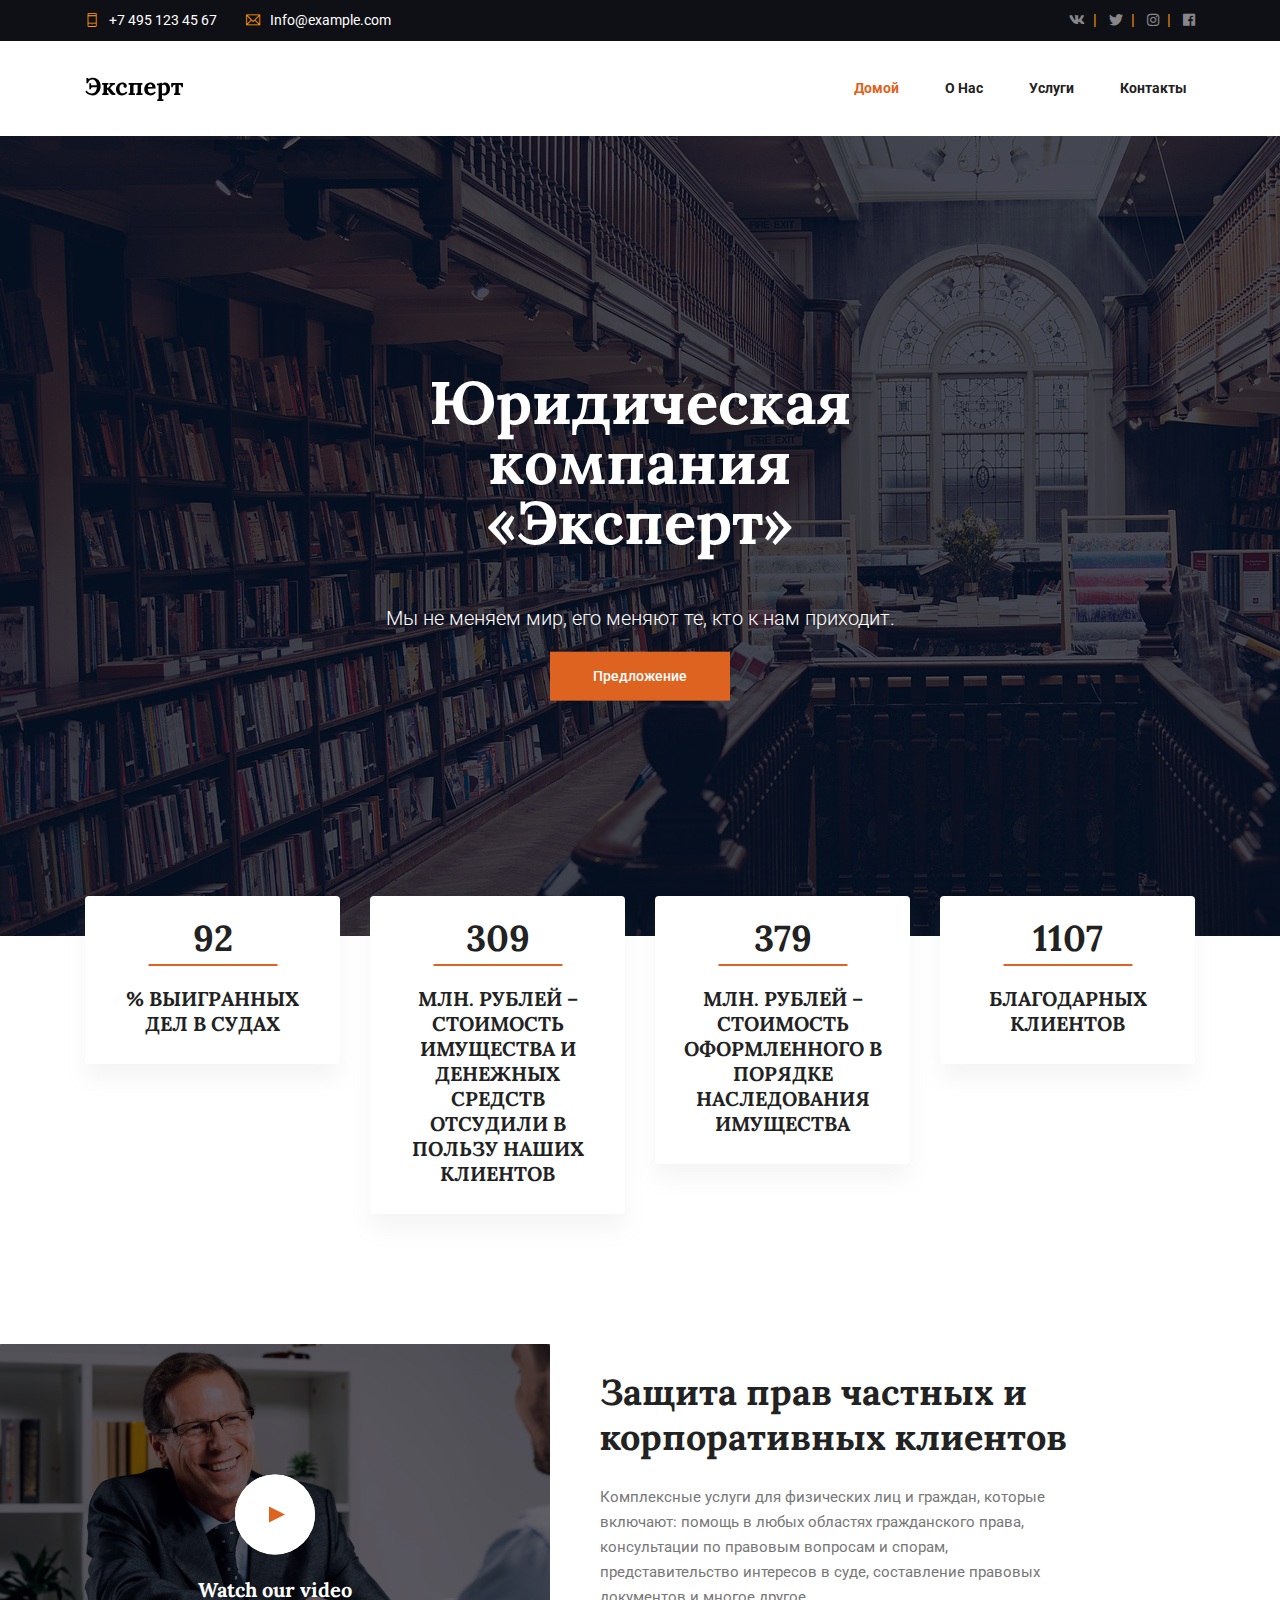
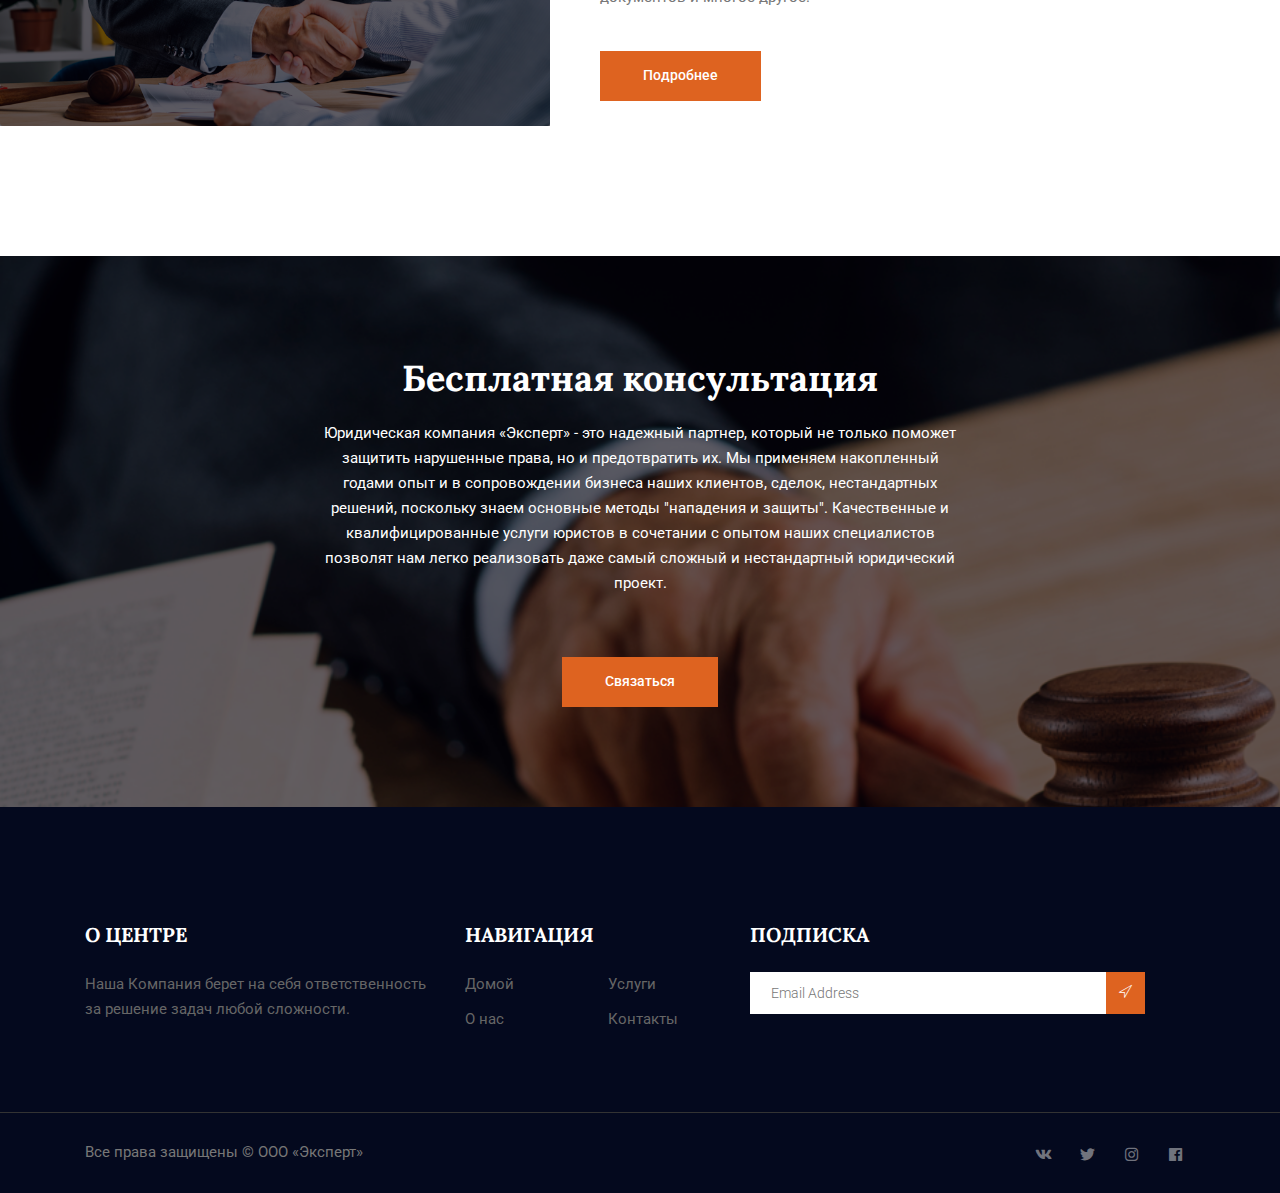
==== commit 1851c0da: "First" ====
--- a/index.html
+++ b/index.html
@@ -26,10 +26,10 @@
           <li><a href="mailto:info@example.com"><span class="align-middle"><i class="ti-email"></i></span>Info@example.com</a></li>
         </ul>
         <ul class="header-top__social">
-          <li><a href="#"><i class="ti-facebook"></i></a></li>
-          <li><a href="#"><i class="ti-twitter-alt"></i></a></li>
-          <li><a href="#"><i class="ti-instagram"></i></a></li>
-          <li><a href="#"><i class="ti-skype"></i></a></li>
+          <li><a href="#"><i class="fab fa-vk"></i></a></li>
+          <li><a href="#"><i class="fab fa-twitter"></i></a></li>
+          <li><a href="#"><i class="fab fa-instagram"></i></a></li>
+          <li><a href="#"><i class="fab fa-facebook"></i></a></li>
         </ul>
       </div>
     </div>
@@ -63,7 +63,7 @@
     <div class="hero-banner__content text-center">
       <h1>Юридическая компания «Эксперт»</h1>
       <p class="lead">Мы не меняем мир, его меняют те, кто к нам приходит.</p>
-      <a class="button" href="#">Подробнее</a>
+      <a class="button" href="service.html">Предложение</a>
     </div>
   </section>
 
@@ -117,7 +117,7 @@
         <h3>Защита прав частных и корпоративных клиентов</h3>
         <p>Комплексные услуги для физических лиц и граждан, которые включают: помощь в любых областях гражданского права, консультации 
           по правовым вопросам и спорам, представительство интересов в суде, составление правовых документов и многое другое.</p>
-        <a class="button mt-xl-3" href="#">Подробнее</a>
+        <a class="button mt-xl-3" href="about.html">Подробнее</a>
       </div>
     </div>
   </section>
@@ -127,7 +127,7 @@
       <div class="cta__content text-center">
         <h2>Бесплатная консультация</h2>
         <p>Юридическая компания «Эксперт» - это надежный партнер, который не только поможет защитить нарушенные права, но и предотвратить их. Мы применяем накопленный годами опыт и в сопровождении бизнеса наших клиентов, сделок, нестандартных решений, поскольку знаем основные методы "нападения и защиты". Качественные и квалифицированные услуги юристов в сочетании с опытом наших специалистов позволят нам легко реализовать даже самый сложный и нестандартный юридический проект.</p>
-        <button class="button button-cta">Связаться с нами</button>
+        <a class="button mt-xl-3" href="contact.html">Связаться</a>
       </div>
     </div>
   </section>
@@ -135,47 +135,39 @@
   <footer class="footer-area">
     <div class="container">
       <div class="row">
-        <div class="col-lg-3  col-md-6 col-sm-6">
+        <div class="col-lg-4">
           <div class="single-footer-widget">
-            <h6>About Agency</h6>
+            <h6>О центре</h6>
             <p>
-              The world has become so fast paced that people don’t want to stand by reading a page of information, they would much rather look at a presentation and understand the message. It has come to a point 
-            </p>
-          </div>
-        </div>
-        <div class="col-lg-3 col-md-6 col-sm-6">
+              Наша Компания берет на себя ответственность за решение задач любой сложности.</p>
+          </div>
+        </div>
+        <div class="col-lg-3">
           <div class="single-footer-widget">
-            <h6>Navigation Links</h6>
+            <h6>Навигация</h6>
             <div class="row">
               <div class="col">
                 <ul>
-                  <li><a href="#">Home</a></li>
-                  <li><a href="#">Feature</a></li>
-                  <li><a href="#">Services</a></li>
-                  <li><a href="#">Portfolio</a></li>
+                  <li><a href="/">Домой</a></li>
+                  <li><a href="about.html">О нас</a></li>
                 </ul>
               </div>
               <div class="col">
                 <ul>
-                  <li><a href="#">Team</a></li>
-                  <li><a href="#">Pricing</a></li>
-                  <li><a href="#">Blog</a></li>
-                  <li><a href="#">Contact</a></li>
+                  <li><a href="services.html">Услуги</a></li>
+                  <li><a href="contact.html">Контакты</a></li>
                 </ul>
               </div>										
             </div>							
           </div>
         </div>							
-        <div class="col-lg-3  col-md-6 col-sm-6">
+        <div class="col-lg-5">
           <div class="single-footer-widget">
-            <h6>Newsletter</h6>
-            <p>
-              For business professionals caught between high OEM price and mediocre print and graphic output.									
-            </p>								
+            <h6>Подписка</h6>
             <div id="mc_embed_signup">
               <form target="_blank" action="https://spondonit.us12.list-manage.com/subscribe/post?u=1462626880ade1ac87bd9c93a&amp;id=92a4423d01" method="get" class="subscription relative">
                 <div class="input-group d-flex flex-row">
-                  <input name="EMAIL" placeholder="Email Address" onfocus="this.placeholder = ''" onblur="this.placeholder = 'Email Address '" required="" type="email">
+                  <input name="EMAIL" placeholder="Email Address" onfocus="this.placeholder = ''" onblur="this.placeholder = 'Ваш Email '" required="" type="email">
                   <button class="btn bb-btn"><span class="lnr lnr-location"></span></button>		
                 </div>									
                 <div class="mt-10 info"></div>
@@ -183,21 +175,6 @@
             </div>
           </div>
         </div>
-        <div class="col-lg-3  col-md-6 col-sm-6">
-          <div class="single-footer-widget mail-chimp">
-            <h6 class="mb-20">InstaFeed</h6>
-            <ul class="instafeed d-flex flex-wrap">
-              <li><img src="img/instagram/i1.jpg" alt=""></li>
-              <li><img src="img/instagram/i2.jpg" alt=""></li>
-              <li><img src="img/instagram/i3.jpg" alt=""></li>
-              <li><img src="img/instagram/i4.jpg" alt=""></li>
-              <li><img src="img/instagram/i5.jpg" alt=""></li>
-              <li><img src="img/instagram/i6.jpg" alt=""></li>
-              <li><img src="img/instagram/i7.jpg" alt=""></li>
-              <li><img src="img/instagram/i8.jpg" alt=""></li>
-            </ul>
-          </div>
-        </div>						
       </div>
     </div>
     <div class="footer-bottom">
@@ -206,10 +183,10 @@
           <p class="col-lg-8 col-sm-12 footer-text m-0 text-center text-lg-left">
             Все права защищены &copy; ООО «Эксперт»</p>
           <div class="col-lg-4 col-sm-12 footer-social text-center text-lg-right">
-            <a href="#"><i class="fab fa-facebook-f"></i></a>
+            <a href="#"><i class="fab fa-vk"></i></a>
             <a href="#"><i class="fab fa-twitter"></i></a>
-            <a href="#"><i class="fab fa-dribbble"></i></a>
-            <a href="#"><i class="fab fa-behance"></i></a>
+            <a href="#"><i class="fab fa-instagram"></i></a>
+            <a href="#"><i class="fab fa-facebook"></i></a>
           </div>
         </div>
       </div>
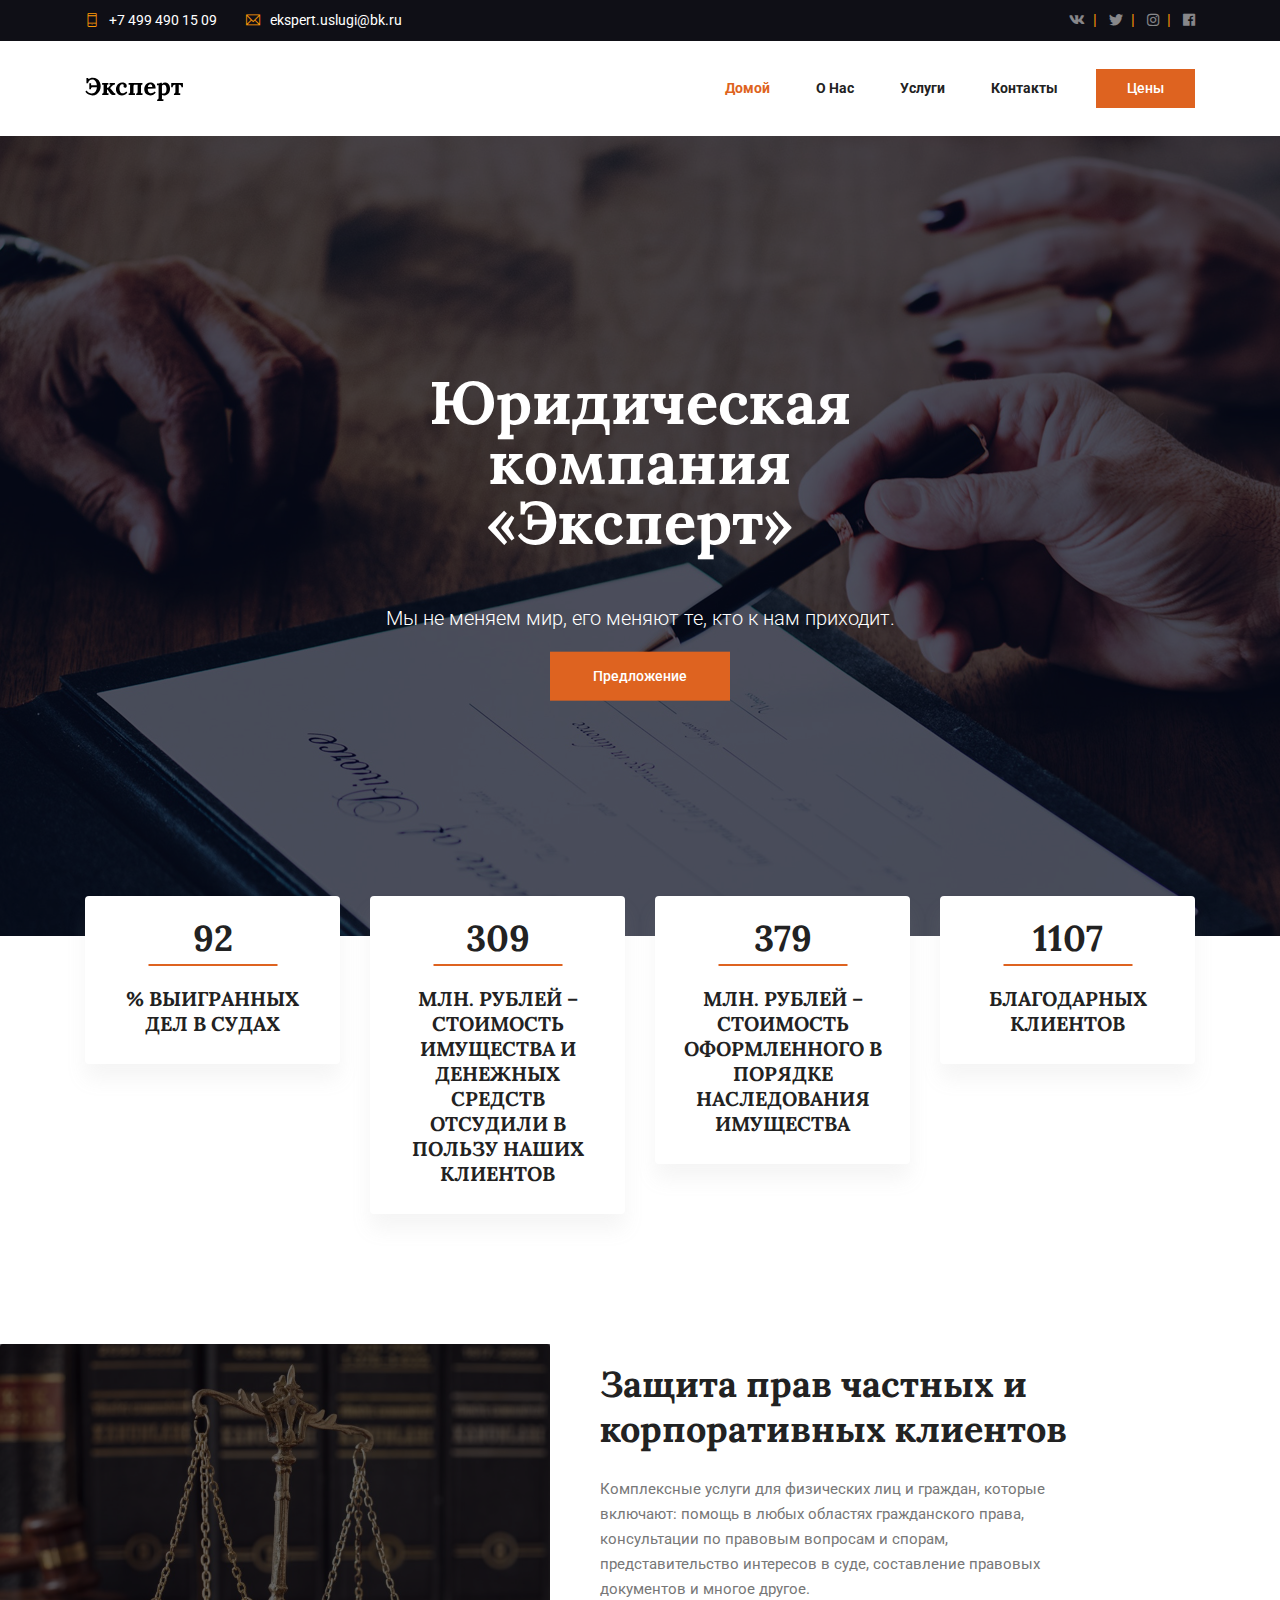
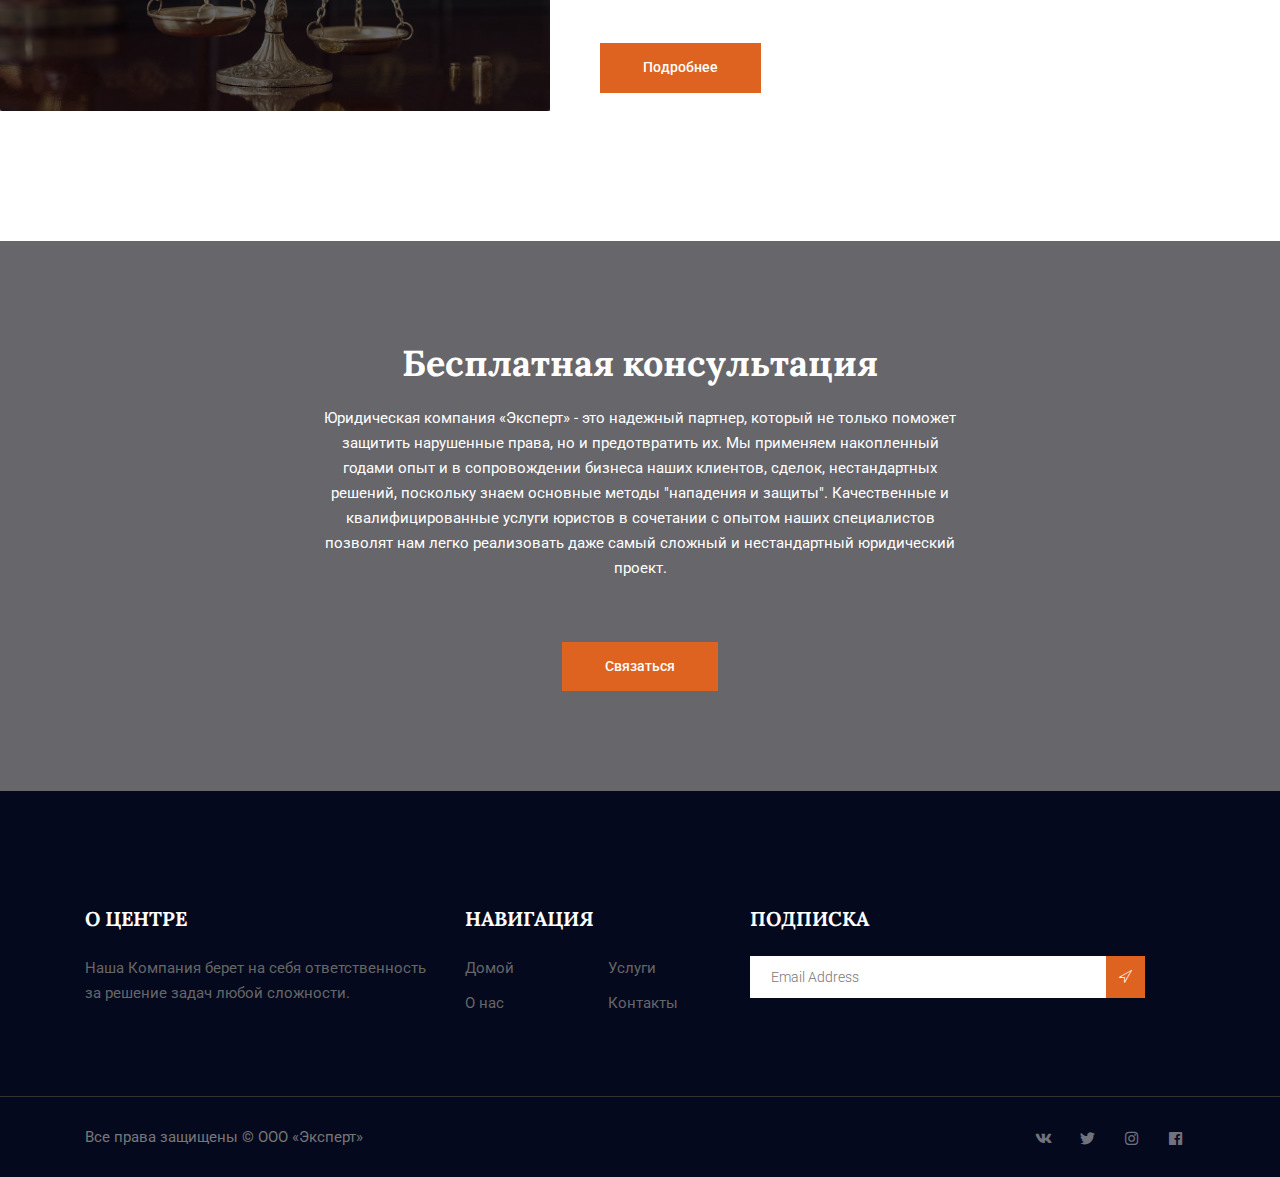
==== commit 433e2f8a: "Final" ====
--- a/index.html
+++ b/index.html
@@ -22,8 +22,8 @@
     <div class="container">
       <div class="d-sm-flex justify-content-between">
         <ul class="header-top__info mb-2 mb-sm-0">
-          <li><a href="tel:+01432152323"><span class="align-middle"><i class="ti-mobile"></i></span>+7 495 123 45 67</a></li>
-          <li><a href="mailto:info@example.com"><span class="align-middle"><i class="ti-email"></i></span>Info@example.com</a></li>
+          <li><a href="tel:+74994901509"><span class="align-middle"><i class="ti-mobile"></i></span>+7 499 490 15 09</a></li>
+          <li><a href="mailto:ekspert.uslugi@bk.ru"><span class="align-middle"><i class="ti-email"></i></span>ekspert.uslugi@bk.ru</a></li>
         </ul>
         <ul class="header-top__social">
           <li><a href="#"><i class="fab fa-vk"></i></a></li>
@@ -39,7 +39,7 @@
     <div class="main_menu">
       <nav class="navbar navbar-expand-lg navbar-light">
         <div class="container box_1620">
-          <a class="navbar-brand logo_h" href="index.html"><img src="img/logo.svg" alt=""></a>
+          <a class="navbar-brand logo_h" href="/"><img src="img/logo.svg" alt=""></a>
           <button class="navbar-toggler" type="button" data-toggle="collapse" data-target="#navbarSupportedContent" aria-controls="navbarSupportedContent" aria-expanded="false" aria-label="Toggle navigation">
             <span class="icon-bar"></span>
             <span class="icon-bar"></span>
@@ -52,6 +52,7 @@
               <li class="nav-item"><a class="nav-link" href="about.html">О нас</a></li> 
               <li class="nav-item"><a class="nav-link" href="services.html">Услуги</a>
               <li class="nav-item"><a class="nav-link" href="contact.html">Контакты</a></li>
+              <li><a class="button" style="padding: 7px 30px" href="price.xls">Цены</a></li>
             </ul>
           </div> 
         </div>
@@ -63,7 +64,7 @@
     <div class="hero-banner__content text-center">
       <h1>Юридическая компания «Эксперт»</h1>
       <p class="lead">Мы не меняем мир, его меняют те, кто к нам приходит.</p>
-      <a class="button" href="service.html">Предложение</a>
+      <a class="button" href="services.html">Предложение</a>
     </div>
   </section>
 
@@ -102,13 +103,7 @@
     <div class="about__videoWrapper">
       <div class="about__video">
         <div class="about__video-image">
-          <img class="card-img" src="img/home/video-bg.png" alt="">
-        </div>
-        <div class="about__videoContent">
-          <a id="play-home-video" class="video-play-button" href="https://www.youtube.com/watch?v=vParh5wE-tM">
-            <span></span>
-          </a>
-          <h4>Watch our video</h4>
+          <img class="card-img" src="img/home/law-1.jpg" alt="">
         </div>
       </div>
     </div>
--- a/css/style.css
+++ b/css/style.css
@@ -1 +1 @@
-@import url("https://fonts.googleapis.com/css?family=Lora:400,700");@import url("https://fonts.googleapis.com/css?family=Roboto:400,500,700");body{color:#777;font-family:"Roboto",sans-serif;font-size:15px;font-weight:400;line-height:1.667}ul{list-style-type:none;margin:0;padding:0}a:hover{text-decoration:none}button{cursor:pointer}button:focus{outline:0;box-shadow:none}h1,h2,h3,h4,h5,h6{font-family:"Lora",serif;color:#222;line-height:1.25}h1,.h1{font-size:40px;font-weight:700;line-height:1}@media (min-width: 800px){h1,.h1{font-size:60px}}h2,.h2{font-size:28px;font-weight:700}@media (min-width: 1000px){h2,.h2{font-size:36px}}h3,.h3{font-size:18px;font-weight:700}@media (min-width: 1000px){h3,.h3{font-size:20px}}.section-margin{margin:70px 0}@media (min-width: 1000px){.section-margin{margin:120px 0}}.section-margin--large{margin:65px 0}@media (min-width: 1200px){.section-margin--large{margin:130px 0}}.section-padding--small{padding:70px 0}@media (min-width: 1000px){.section-padding--small{padding:120px 0}}.section-padding--smaller{padding:70px 0}@media (min-width: 1000px){.section-padding--smaller{padding:100px 0}}.pb-65px{padding-bottom:65px}.mb-60px{margin-bottom:60px}.bg-albaster{background-color:#f7f7f7}.header-top{background:#0f0f16;color:#fff;padding:20px 0}@media (min-width: 600px){.header-top{padding:8px 0}}.header-top__info li{display:inline-block;font-size:14px;color:#fff;margin-right:25px}.header-top__info li:last-child{margin-right:0}.header-top__info li a{color:#fff}.header-top__info li i,.header-top__info li span{color:#ff9907;padding-right:5px}.header-top__social li{display:inline-block}.header-top__social li a{font-size:14px;color:rgba(255,255,255,0.5);-webkit-transition:all 0.3s ease 0s;-moz-transition:all 0.3s ease 0s;-o-transition:all 0.3s ease 0s;transition:all 0.3s ease 0s}.header-top__social li a:hover{color:#fff}.header-top__social li::after{content:"|";color:#ff9907;padding-left:8px;padding-right:8px;font-weight:400}.header-top__social li:last-child::after{display:none}.header_area{width:100%;z-index:99;transition:background 0.4s, all 0.3s linear}.header_area .navbar-right{min-width:200px;text-align:right}@media (max-width: 991px){.header_area .navbar-right{margin:20px 0}}.header_area .navbar-brand{margin-right:30px}.header_area .navbar-social{min-width:95px;float:right}.header_area .navbar-social li{margin-right:12px}.header_area .navbar-social li i,.header_area .navbar-social li span{font-size:13px;color:#242429}.header_area .navbar-social li:last-child{margin-right:0}.header_area .navbar-social li a:hover i,.header_area .navbar-social li span{color:#de6320}.header_area .menu_nav{width:100%}.header_area .navbar{background:transparent;padding:5px 0;border:0px;border-radius:0px;width:100%}@media (min-width: 991px){.header_area .navbar{padding:26px 0}}.header_area .navbar .nav .nav-item{margin-right:30px}.header_area .navbar .nav .nav-item .nav-link{font-family:"Roboto",sans-serif;color:#222;font-size:14px;text-transform:capitalize;font-weight:700;display:inline-block}.header_area .navbar .nav .nav-item .nav-link:after{display:none}.header_area .navbar .nav .nav-item:hover .nav-link,.header_area .navbar .nav .nav-item.active .nav-link{color:#de6320;opacity:1}.header_area .navbar .nav .nav-item.submenu{position:relative}.header_area .navbar .nav .nav-item.submenu ul{border:none;padding:0px;border-radius:0px;box-shadow:none;margin:0px;background:#fff}@media (min-width: 992px){.header_area .navbar .nav .nav-item.submenu ul{position:absolute;top:120%;left:0px;min-width:200px;text-align:left;opacity:0;transition:all 300ms ease-in;visibility:hidden;display:block;border:none;padding:0px;border-radius:0px;box-shadow:0px 10px 30px 0px rgba(0,0,0,0.4)}}.header_area .navbar .nav .nav-item.submenu ul:before{content:"";width:0;height:0;border-style:solid;border-width:10px 10px 0 10px;border-color:#eeeeee transparent transparent transparent;position:absolute;right:24px;top:45px;z-index:3;opacity:0;transition:all 400ms linear}.header_area .navbar .nav .nav-item.submenu ul .nav-item{display:block;float:none;margin-right:0px;border-bottom:1px solid #ededed;margin-left:0px;transition:all 0.4s linear}.header_area .navbar .nav .nav-item.submenu ul .nav-item .nav-link{line-height:45px;color:#de6320 !important;padding:0px 30px;transition:all 150ms linear;display:block;margin-right:0px}.header_area .navbar .nav .nav-item.submenu ul .nav-item:last-child{border-bottom:none}.header_area .navbar .nav .nav-item.submenu ul .nav-item:hover .nav-link{background-color:#de6320;color:#fff !important}@media (min-width: 992px){.header_area .navbar .nav .nav-item.submenu:hover ul{visibility:visible;opacity:1;top:100%}}.header_area .navbar .nav .nav-item.submenu:hover ul .nav-item{margin-top:0px}.header_area .navbar .nav .nav-item:last-child{margin-right:0px}.header_area .navbar .search{font-size:12px;line-height:60px;display:inline-block;margin-left:80px}.header_area .navbar .search i{font-weight:600}.header_area.navbar_fixed .main_menu{position:fixed;width:100%;top:-70px;left:0;right:0;background:#c2581e;z-index:99;transform:translateY(70px);transition:transform 500ms ease, background 500ms ease;-webkit-transition:transform 500ms ease, background 500ms ease;box-shadow:0px 3px 16px 0px rgba(0,0,0,0.1)}.header_area.navbar_fixed .main_menu .navbar .nav .nav-item .nav-link{line-height:20px}.header_area.navbar_fixed .main_menu .navbar .nav .nav-item:hover .nav-link,.header_area.navbar_fixed .main_menu .navbar .nav .nav-item.active .nav-link{color:#fff}@media (min-width: 992px){.header_area.white_menu .navbar .navbar-brand img{display:none}.header_area.white_menu .navbar .navbar-brand img+img{display:inline-block}}@media (max-width: 991px){.header_area.white_menu .navbar .navbar-brand img{display:inline-block}.header_area.white_menu .navbar .navbar-brand img+img{display:none}}.header_area.white_menu .navbar .nav .nav-item .nav-link{color:#fff}.header_area.white_menu.navbar_fixed .main_menu .navbar .navbar-brand img{display:inline-block}.header_area.white_menu.navbar_fixed .main_menu .navbar .navbar-brand img+img{display:none}.header_area.white_menu.navbar_fixed .main_menu .navbar .nav .nav-item .nav-link{line-height:70px}.top_menu{background:#ec9d5f}.top_menu .float-left a{line-height:40px;display:inline-block;color:#fff;text-transform:uppercase;font-size:12px;margin-right:50px;-webkit-transition:all 0.3s ease 0s;-moz-transition:all 0.3s ease 0s;-o-transition:all 0.3s ease 0s;transition:all 0.3s ease 0s}.top_menu .float-left a:last-child{margin-right:0px}.top_menu .float-right .pur_btn{color:#fff;line-height:40px;display:block;padding:0px 40px;font-weight:500;font-size:12px}@media (max-width: 1619px){.header_area .navbar .search{margin-left:40px}}@media (max-width: 1199px){.header_area .navbar .nav .nav-item{margin-right:28px}.home_banner_area .banner_inner{padding:100px 0px}.header_area .navbar .tickets_btn{margin-left:40px}.home_banner_area .banner_inner .banner_content h2 br{display:none;font-size:36px}.home_banner_area .banner_inner .banner_content h2{font-size:36px;line-height:45px}}@media (max-width: 991px){.navbar-toggler{border:none;border-radius:0px;padding:0px;cursor:pointer;margin-top:27px;margin-bottom:23px}.header_area .navbar{background:#c2581e}.navbar-toggler[aria-expanded="false"] span:nth-child(2){opacity:1}.navbar-toggler[aria-expanded="true"] span:nth-child(2){opacity:0}.navbar-toggler[aria-expanded="true"] span:first-child{transform:rotate(-45deg);position:relative;top:7.5px}.navbar-toggler[aria-expanded="true"] span:last-child{transform:rotate(45deg);bottom:6px;position:relative}.navbar-toggler span{display:block;width:25px;height:3px;background:#fff;margin:auto;margin-bottom:4px;transition:all 400ms linear;cursor:pointer}.navbar .container{padding-left:15px;padding-right:15px}.nav{padding:0px 0px}.header_top .nav{padding:0px}.header_area .navbar .nav .nav-item .nav-link{line-height:30px;margin-right:0px;display:block;border-bottom:1px solid #ededed33;border-radius:0px}.header_area .navbar .search{margin-left:0px}.header_area .navbar-collapse{max-height:340px;overflow-y:scroll}.header_area .navbar .nav .nav-item.submenu ul .nav-item .nav-link{padding:0px 15px}.header_area .navbar .nav .nav-item{margin-right:0px}.home_banner_area .banner_inner .banner_content .banner_map_img{display:none}.header_area.navbar_fixed .main_menu .navbar .nav .nav-item .nav-link{line-height:40px}.header_area.white_menu.navbar_fixed .main_menu .navbar .nav .nav-item .nav-link{line-height:40px}.header_area.white_menu .navbar .nav .nav-item .nav-link{color:#222}.categories_post img{width:100%}.categories_post{max-width:360px;margin:0 auto}.blog_categorie_area .col-lg-4{margin-top:30px}.blog_area{padding-bottom:80px}.single-post-area .blog_right_sidebar{margin-top:30px}.contact_info{margin-bottom:50px}.home_banner_area .donation_inner{margin-bottom:-30px}.home_banner_area .dontation_item{max-width:350px;margin:auto}.footer_area .col-sm-6{margin-bottom:30px}.footer_area .footer_inner{margin-bottom:-30px}.news_widget{padding-left:0px}.home_banner_area .banner_inner .home_left_img{display:none}.header_area .navbar .tickets_btn{display:none}.home_banner_area .banner_inner{padding:70px 0px 100px 0px}.left_side_text{margin-bottom:50px}.price_item{max-width:360px;margin:0px auto 30px}.price_inner{margin-bottom:-30px}}@media (max-width: 767px){.home_banner_area{min-height:500px}.home_banner_area .banner_inner{min-height:500px}.home_banner_area .banner_inner .banner_content{margin-top:0px}.blog_banner .banner_inner .blog_b_text h2{font-size:40px;line-height:50px}.blog_info.text-right{text-align:left !important;margin-bottom:10px}.home_banner_area .banner_inner .banner_content h3{font-size:30px}.home_banner_area .banner_inner .banner_content p br{display:none}.home_banner_area .banner_inner .banner_content h3 span{line-height:45px;padding-bottom:0px;padding-top:0px}.footer-bottom{text-align:center}.footer-bottom .footer-social{text-align:center;margin-top:15px}.made_life_inner .nav.nav-tabs li{flex:0 0 50%;max-width:50%;margin-bottom:15px}.made_life_inner .nav.nav-tabs{margin-bottom:-15px}.made_life_area.made_white .left_side_text{margin-bottom:0px;margin-top:30px}}@media (max-width: 575px){.top_menu{display:none}.home_banner_area .banner_inner .banner_content h2{font-size:28px;line-height:38px}.home_banner_area{min-height:450px}.home_banner_area .banner_inner{min-height:450px}.blog_banner .banner_inner .blog_b_text{margin-top:0px}.home_banner_area .banner_inner .banner_content img{display:none}.home_banner_area .banner_inner .banner_content h5{margin-top:0px}.p_120{padding-top:70px;padding-bottom:70px}.main_title h2{font-size:25px}.sample-text-area{padding:70px 0 70px 0}.generic-blockquote{padding:30px 15px 30px 30px}.blog_details h2{font-size:20px;line-height:30px}.blog_banner .banner_inner .blog_b_text h2{font-size:28px;line-height:38px}.footer-area{padding:70px 0px}.pad_top{padding-top:70px}.pad_btm{padding-bottom:70px}}@media (max-width: 480px){.header_area .navbar-collapse{max-height:250px}.home_banner_area .banner_inner .banner_content{padding:30px 15px;margin-top:0px}.banner_content .white_btn{display:block}.home_banner_area .banner_inner .banner_content h3{font-size:24px}.banner_area .banner_inner .banner_content h2{font-size:32px}.comments-area .thumb{margin-right:10px}.testi_item .media .d-flex{padding-right:0px}.testi_item .media .d-flex img{width:auto;margin-bottom:15px}.testi_item .media{display:block}.banner_btn{margin-bottom:20px}}.hero-banner{position:relative;height:400px;background:url("../img/banner/hero-banner.png") left center no-repeat;background-size:cover;z-index:1}@media (min-width: 1000px){.hero-banner{height:600px}}@media (min-width: 1200px){.hero-banner{height:800px}}.hero-banner::after{content:"";display:block;position:absolute;top:0;left:0;width:100%;height:100%;background:rgba(2,4,23,0.702);z-index:-1}.hero-banner__content{position:absolute;top:50%;left:50%;transform:translate(-50%, -50%);color:#fff;width:100%;max-width:620px}.hero-banner__content h1{color:#fff;font-weight:700;margin-bottom:50px}.hero-banner--sm{height:280px}@media (min-width: 1000px){.hero-banner--sm{height:350px}}@media (min-width: 1200px){.hero-banner--sm{height:450px}}.hero-banner--sm h1{margin-bottom:12px}.banner-breadcrumb{display:inline-block}.banner-breadcrumb .breadcrumb{background:transparent;padding:0}.banner-breadcrumb .breadcrumb-item{padding:.1rem}.banner-breadcrumb .breadcrumb-item a{text-transform:capitalize;color:#fff}.banner-breadcrumb .breadcrumb-item+.breadcrumb-item::before{color:#fff;padding-left:.2rem;padding-right:.4rem}.banner-breadcrumb .breadcrumb-item.active{color:#fff}.section-intro{max-width:640px;margin-right:auto;margin-left:auto}.section-intro__title{font-weight:700;color:#222;margin-bottom:15px}.section-intro__subtitle{font-size:15px;color:#777;margin-bottom:0}.static__single{border-radius:4px;text-align:center;background:#fff;border:0;padding:20px;box-shadow:0px 15px 20px 0px rgba(153,153,153,0.1)}.static__single h3{font-size:36px;font-weight:700;position:relative;padding-bottom:5px;margin-bottom:20px}.static__single h3::after{content:"";display:inline-block;width:60%;height:2px;background:#de6320;position:absolute;bottom:0;left:50%;transform:translateX(-50%)}.static__single h4{font-size:20px;font-weight:700}.static__single-position{margin-top:40px;margin-bottom:40px}@media (min-width: 1000px){.static__single-position{margin:auto;position:relative;bottom:40px;margin-bottom:-40px;z-index:50}}.card-subject{border:0;border-radius:0;-webkit-transition:all 0.3s ease 0s;-moz-transition:all 0.3s ease 0s;-o-transition:all 0.3s ease 0s;transition:all 0.3s ease 0s}.card-subject__img{position:relative;overflow:hidden}.card-subject__imgOverlay{position:absolute;top:0;bottom:0;width:100%;height:100%;transform:translateY(50px);background:rgba(222,99,32,0.51);opacity:0;z-index:-1;transition:all .52s ease}.card-subject__imgOverlay img,.card-subject__imgOverlay i{position:absolute;top:50%;left:50%;transform:translate(-50%, -50%)}.card-subject__body{background:#f7f7f7;padding:25px 18px 30px 30px}.card-subject__body h3{margin-bottom:16px}.card-subject__body a{color:#222}.card-subject:hover{box-shadow:0px 10px 30px 0px rgba(153,153,153,0.2)}.card-subject:hover .card-subject__imgOverlay{opacity:1;z-index:1;transform:translateY(0)}.card-subject:hover .card-subject__body{background:#fff}.testimonial{max-width:970px;margin-right:auto;margin-left:auto}.testimonial__item{background:#fff;border-radius:5px;padding:30px 15px}@media (min-width: 600px){.testimonial__item{padding:30px 50px}}.testimonial__img{max-width:132px}.testimonial__content h3{font-size:20px;font-weight:700;margin-bottom:0}.testimonial__content p{font-size:14px;margin-bottom:10px}.testimonial__i{font-size:15px !important;font-style:italic;margin-bottom:0 !important}.testimonial__icon{font-size:173px;color:rgba(119,119,119,0.1);position:absolute;top:50%;transform:translateY(-50%);right:40px}.testimonial .owl-dots{margin-top:30px !important}@media (min-width: 600px){.testimonial .owl-dots{margin-top:60px !important}}.testimonial .owl-dots .owl-dot span{width:20px;height:4px;background:#d3d2d5;border-radius:2px;margin:5px 10px}.testimonial .owl-dots .owl-dot.active span{background:#de6320}.card-team{border:0;border-radius:0;background:#f7f7f7;-webkit-transition:all 0.3s ease 0s;-moz-transition:all 0.3s ease 0s;-o-transition:all 0.3s ease 0s;transition:all 0.3s ease 0s}.card-team__body{border:1px solid transparent;border-top:0;box-shadow:0px 5px 25.5px 4.5px rgba(221,221,221,0.2);padding:20px 9px;-webkit-transition:all 0.3s ease 0s;-moz-transition:all 0.3s ease 0s;-o-transition:all 0.3s ease 0s;transition:all 0.3s ease 0s}.card-team__body h3{font-size:20px;margin-bottom:3px}.card-team__body h3 a{color:#222}.card-team__body p{margin-bottom:14px}.card-team__social li{display:inline-block;margin-right:14px}.card-team__social li:last-child{margin-right:0}.card-team__social li a{color:#777884}.card-team__social li a:hover{color:#de6320}.card-team:hover{background:#fff}.card-team:hover .card-team__body{border-color:#de6320}.cta-wrapper{background:url(../img/home/cta-bg.png) left center no-repeat;background-size:cover;position:relative;z-index:1}.cta-wrapper::after{content:"";display:block;position:absolute;top:0;left:0;width:100%;height:100%;background:rgba(1,0,9,0.6);z-index:-1}.cta__content{max-width:640px;margin-right:auto;margin-left:auto;color:#fff}.cta__content h2{color:#fff;margin-bottom:20px}.cta__content p{margin-bottom:25px}@media (min-width: 1000px){.cta__content p{margin-bottom:45px}}.card-blog{border:0;border-radius:0}.card-blog__body{padding:20px 0;border-bottom:1px solid #eeeeee}.card-blog__body h3{margin-bottom:15px}.card-blog__body h3 a{color:#222}.card-blog__body p{margin-bottom:0}.card-blog__info{margin-bottom:12px}.card-blog__info li{display:inline-block;font-size:14px;color:#999999;margin-right:13px}.card-blog__info li:last-child{margin-right:0}.card-blog__info li a{color:#999999}.card-blog__info li i,.card-blog__info li span{font-size:13px;margin-right:8px}.card-blog__footer{font-size:14px;color:#222;font-weight:500;padding:18px 0}.card-blog__footer a{color:#222;-webkit-transition:all 0.3s ease 0s;-moz-transition:all 0.3s ease 0s;-o-transition:all 0.3s ease 0s;transition:all 0.3s ease 0s}.card-blog__footer i,.card-blog__footer span{font-size:13px;padding-left:8px}.card-blog:hover .card-blog__footer a{color:#de6320}.about__content{margin-top:35px}@media (min-width: 991px){.about__content{margin-top:0;margin-left:35px}}@media (min-width: 1200px){.about__content{max-width:470px}}@media (min-width: 1450px){.about__content{margin-left:95px}}.about__content h3{font-size:26px;margin-bottom:25px}@media (min-width: 600px){.about__content h3{font-size:36px}}.about__content p{margin-bottom:25px}.about__video{position:relative}@media (min-width: 1000px){.about__videoWrapper{min-width:550px}}@media (min-width: 1400px){.about__videoWrapper{min-width:880px}}.about__video-image{position:relative}.about__video-image::after{content:"";display:block;position:absolute;top:0;left:0;width:100%;height:100%;background:rgba(1,0,9,0.6)}.about__videoContent{position:absolute;top:50%;left:50%;transform:translate(-50%, -50%);width:100%;text-align:center}.about__videoContent h4{font-size:20px;color:#fff;font-weight:700}.video-play-button{position:relative;box-sizing:content-box;display:inline-block;width:32px;height:44px;border-radius:50%;padding:46px 8px 18px 28px}@media (max-width: 991px){.video-play-button{transform:scale(0.8)}}.video-play-button:before,.video-play-button:after{content:"";position:absolute;left:50%;top:50%;-webkit-transform:translate(-50%, -50%);-moz-transform:translate(-50%, -50%);-ms-transform:translate(-50%, -50%);-o-transform:translate(-50%, -50%);transform:translate(-50%, -50%);display:block;width:80px;height:80px;background:#fff;border-radius:50%}.video-play-button:before{z-index:0;-webkit-animation:pulse-border 2000ms ease-out infinite;-moz-animation:pulse-border 2000ms ease-out infinite;-o-animation:pulse-border 2000ms ease-out infinite;animation:pulse-border 2000ms ease-out infinite}.video-play-button:after{z-index:1;-webkit-transition:all 200ms ease;-moz-transition:all 200ms ease;-o-transition:all 200ms ease;transition:all 200ms ease}.video-play-button span{display:block;position:relative;z-index:3;width:0;height:0;border-left:16px solid #de6320;border-top:8px solid transparent;border-bottom:8px solid transparent}@-webkit-keyframes pulse-border{0%{-webkit-transform:translate(-50%, -50%) translateZ(0) scale(1);-moz-transform:translate(-50%, -50%) translateZ(0) scale(1);-ms-transform:translate(-50%, -50%) translateZ(0) scale(1);-o-transform:translate(-50%, -50%) translateZ(0) scale(1);transform:translate(-50%, -50%) translateZ(0) scale(1);opacity:.7}100%{-webkit-transform:translate(-50%, -50%) translateZ(0) scale(1.5);-moz-transform:translate(-50%, -50%) translateZ(0) scale(1.5);-ms-transform:translate(-50%, -50%) translateZ(0) scale(1.5);-o-transform:translate(-50%, -50%) translateZ(0) scale(1.5);transform:translate(-50%, -50%) translateZ(0) scale(1.5);opacity:0.1}}@-moz-keyframes pulse-border{0%{-webkit-transform:translate(-50%, -50%) translateZ(0) scale(1);-moz-transform:translate(-50%, -50%) translateZ(0) scale(1);-ms-transform:translate(-50%, -50%) translateZ(0) scale(1);-o-transform:translate(-50%, -50%) translateZ(0) scale(1);transform:translate(-50%, -50%) translateZ(0) scale(1);opacity:.7}100%{-webkit-transform:translate(-50%, -50%) translateZ(0) scale(1.5);-moz-transform:translate(-50%, -50%) translateZ(0) scale(1.5);-ms-transform:translate(-50%, -50%) translateZ(0) scale(1.5);-o-transform:translate(-50%, -50%) translateZ(0) scale(1.5);transform:translate(-50%, -50%) translateZ(0) scale(1.5);opacity:0.1}}@-o-keyframes pulse-border{0%{-webkit-transform:translate(-50%, -50%) translateZ(0) scale(1);-moz-transform:translate(-50%, -50%) translateZ(0) scale(1);-ms-transform:translate(-50%, -50%) translateZ(0) scale(1);-o-transform:translate(-50%, -50%) translateZ(0) scale(1);transform:translate(-50%, -50%) translateZ(0) scale(1);opacity:.7}100%{-webkit-transform:translate(-50%, -50%) translateZ(0) scale(1.5);-moz-transform:translate(-50%, -50%) translateZ(0) scale(1.5);-ms-transform:translate(-50%, -50%) translateZ(0) scale(1.5);-o-transform:translate(-50%, -50%) translateZ(0) scale(1.5);transform:translate(-50%, -50%) translateZ(0) scale(1.5);opacity:0.1}}@keyframes pulse-border{0%{-webkit-transform:translate(-50%, -50%) translateZ(0) scale(1);-moz-transform:translate(-50%, -50%) translateZ(0) scale(1);-ms-transform:translate(-50%, -50%) translateZ(0) scale(1);-o-transform:translate(-50%, -50%) translateZ(0) scale(1);transform:translate(-50%, -50%) translateZ(0) scale(1);opacity:.7}100%{-webkit-transform:translate(-50%, -50%) translateZ(0) scale(1.5);-moz-transform:translate(-50%, -50%) translateZ(0) scale(1.5);-ms-transform:translate(-50%, -50%) translateZ(0) scale(1.5);-o-transform:translate(-50%, -50%) translateZ(0) scale(1.5);transform:translate(-50%, -50%) translateZ(0) scale(1.5);opacity:0.1}}.counters{background:url(../img/home/counters-bg.png) left center no-repeat;background-size:cover;position:relative;padding:60px 0;z-index:1}@media (min-width: 991px){.counters{padding:110px 0}}.counters::after{content:"";display:block;position:absolute;top:0;left:0;width:100%;height:100%;background:rgba(0,2,6,0.7);z-index:-1}.counters__single h2{font-family:"Roboto",sans-serif;font-size:45px;font-weight:700;color:#de6320;display:inline-block;margin-bottom:20px}@media (min-width: 991px){.counters__single h2{margin-bottom:30px}}.counters__single h2::after{content:"";display:block;width:70%;height:3px;background:#fff;margin-left:auto;margin-right:auto;margin-top:12px}.counters__single h4{font-size:20px;font-weight:700;color:#fff}.l_blog_item .l_blog_text .date{margin-top:24px;margin-bottom:15px}.l_blog_item .l_blog_text .date a{font-size:12px}.l_blog_item .l_blog_text h4{font-size:18px;color:#222;border-bottom:1px solid #eeeeee;margin-bottom:0px;padding-bottom:20px;-webkit-transition:all 0.3s ease 0s;-moz-transition:all 0.3s ease 0s;-o-transition:all 0.3s ease 0s;transition:all 0.3s ease 0s}.l_blog_item .l_blog_text h4:hover{color:#de6320}.l_blog_item .l_blog_text p{margin-bottom:0px;padding-top:20px}.causes_slider .owl-dots{text-align:center;margin-top:80px}.causes_slider .owl-dots .owl-dot{height:14px;width:14px;background:#eeeeee;display:inline-block;margin-right:7px}.causes_slider .owl-dots .owl-dot:last-child{margin-right:0px}.causes_slider .owl-dots .owl-dot.active{background:#de6320}.causes_item{background:#fff}.causes_item .causes_img{position:relative}.causes_item .causes_img .c_parcent{position:absolute;bottom:0px;width:100%;left:0px;height:3px;background:rgba(255,255,255,0.5)}.causes_item .causes_img .c_parcent span{width:70%;height:3px;background:#de6320;position:absolute;left:0px;bottom:0px}.causes_item .causes_img .c_parcent span:before{content:"75%";position:absolute;right:-10px;bottom:0px;background:#de6320;color:#fff;padding:0px 5px}.causes_item .causes_text{padding:30px 35px 40px 30px}.causes_item .causes_text h4{color:#222;font-size:18px;font-weight:600;margin-bottom:15px;cursor:pointer}.causes_item .causes_text h4:hover{color:#de6320}.causes_item .causes_text p{font-size:14px;line-height:24px;font-weight:300;margin-bottom:0px}.causes_item .causes_bottom a{width:50%;border:1px solid #de6320;text-align:center;float:left;line-height:50px;background:#de6320;color:#fff;font-size:14px;font-weight:500}.causes_item .causes_bottom a+a{border-color:#eeeeee;background:#fff;font-size:14px;color:#222}.latest_blog_area{background:#f9f9ff}.single-recent-blog-post{margin-bottom:30px}.single-recent-blog-post .thumb{overflow:hidden}.single-recent-blog-post .thumb img{transition:all 0.7s linear}.single-recent-blog-post .details{padding-top:30px}.single-recent-blog-post .details .sec_h4{line-height:24px;padding:10px 0px 13px;transition:all 0.3s linear}.single-recent-blog-post .date{font-size:14px;line-height:24px;font-weight:400}.single-recent-blog-post:hover img{transform:scale(1.23) rotate(10deg)}.tags .tag_btn{font-size:12px;font-weight:500;line-height:20px;border:1px solid #eeeeee;display:inline-block;padding:1px 18px;text-align:center;color:#222}.tags .tag_btn:before{background:#de6320}.tags .tag_btn+.tag_btn{margin-left:2px}.blog_categorie_area{padding-top:30px;padding-bottom:30px}@media (min-width: 900px){.blog_categorie_area{padding-top:80px;padding-bottom:80px}}@media (min-width: 1100px){.blog_categorie_area{padding-top:120px;padding-bottom:120px}}.categories_post{position:relative;text-align:center;cursor:pointer}.categories_post img{max-width:100%}.categories_post .categories_details{position:absolute;top:20px;left:20px;right:20px;bottom:20px;background:rgba(34,34,34,0.75);color:#fff;transition:all 0.3s linear;display:flex;align-items:center;justify-content:center}.categories_post .categories_details h5{margin-bottom:0px;font-size:18px;line-height:26px;text-transform:uppercase;color:#fff;position:relative}.categories_post .categories_details p{font-weight:300;font-size:14px;line-height:26px;margin-bottom:0px}.categories_post .categories_details .border_line{margin:10px 0px;background:#fff;width:100%;height:1px}.categories_post:hover .categories_details{background:rgba(222,99,32,0.85)}.blog_item{margin-bottom:40px}.blog_info{padding-top:30px}.blog_info .post_tag{padding-bottom:20px}.blog_info .post_tag a{color:#222;font-size:14px}.blog_info .post_tag a.active{color:#de6320}.blog_info .blog_meta li a{color:#777777;vertical-align:middle;padding-bottom:10px;display:inline-block;font-size:14px}.blog_info .blog_meta li a i{color:#222;font-size:16px;font-weight:600;padding-left:15px;line-height:20px;vertical-align:middle}.blog_info .blog_meta li a:hover{color:#de6320}.blog_post img{max-width:100%}.blog_details{padding-top:20px}.blog_details h2{font-size:24px;line-height:36px;color:#222;font-weight:600;transition:all 0.3s linear}.blog_details h2:hover{color:#de6320}.blog_details p{margin-bottom:26px}.view_btn{font-size:14px;line-height:36px;display:inline-block;color:#222;font-weight:500;padding:0px 30px;background:#fff}.blog_right_sidebar{border:1px solid #eeeeee;background:#fafaff;padding:30px}.blog_right_sidebar .widget_title{font-size:18px;line-height:25px;background:#de6320;text-align:center;color:#fff;padding:8px 0px;margin-bottom:30px}.blog_right_sidebar .search_widget .input-group .form-control{font-size:14px;line-height:29px;border:0px;width:100%;font-weight:300;color:#fff;padding-left:20px;border-radius:45px;z-index:0;background:#de6320}.blog_right_sidebar .search_widget .input-group .form-control.placeholder{color:#fff}.blog_right_sidebar .search_widget .input-group .form-control:-moz-placeholder{color:#fff}.blog_right_sidebar .search_widget .input-group .form-control::-moz-placeholder{color:#fff}.blog_right_sidebar .search_widget .input-group .form-control::-webkit-input-placeholder{color:#fff}.blog_right_sidebar .search_widget .input-group .form-control:focus{box-shadow:none}.blog_right_sidebar .search_widget .input-group .btn-default{position:absolute;right:20px;background:transparent;border:0px;box-shadow:none;font-size:14px;color:#fff;padding:0px;top:50%;transform:translateY(-50%);z-index:1}.blog_right_sidebar .author_widget{text-align:center}.blog_right_sidebar .author_widget h4{font-size:18px;line-height:20px;color:#222;margin-bottom:5px;margin-top:30px}.blog_right_sidebar .author_widget p{margin-bottom:0px}.blog_right_sidebar .author_widget .social_icon{padding:7px 0px 15px}.blog_right_sidebar .author_widget .social_icon a{font-size:14px;color:#222;transition:all 0.2s linear}.blog_right_sidebar .author_widget .social_icon a+a{margin-left:20px}.blog_right_sidebar .author_widget .social_icon a:hover{color:#de6320}.blog_right_sidebar .popular_post_widget .post_item .media-body{justify-content:center;align-self:center;padding-left:20px}.blog_right_sidebar .popular_post_widget .post_item .media-body h3{font-size:14px;line-height:20px;color:#222;margin-bottom:4px;transition:all 0.3s linear}.blog_right_sidebar .popular_post_widget .post_item .media-body h3:hover{color:#de6320}.blog_right_sidebar .popular_post_widget .post_item .media-body p{font-size:12px;line-height:21px;margin-bottom:0px}.blog_right_sidebar .popular_post_widget .post_item+.post_item{margin-top:20px}.blog_right_sidebar .post_category_widget .cat-list li{border-bottom:2px dotted #eee;transition:all 0.3s ease 0s;padding-bottom:12px}.blog_right_sidebar .post_category_widget .cat-list li a{font-size:14px;line-height:20px;color:#777}.blog_right_sidebar .post_category_widget .cat-list li a p{margin-bottom:0px}.blog_right_sidebar .post_category_widget .cat-list li+li{padding-top:15px}.blog_right_sidebar .post_category_widget .cat-list li:hover{border-color:#de6320}.blog_right_sidebar .post_category_widget .cat-list li:hover a{color:#de6320}.blog_right_sidebar .newsletter_widget{text-align:center}.blog_right_sidebar .newsletter_widget .form-group{margin-bottom:8px}.blog_right_sidebar .newsletter_widget .input-group-prepend{margin-right:-1px}.blog_right_sidebar .newsletter_widget .input-group-text{background:#fff;border-radius:0px;vertical-align:top;font-size:12px;line-height:36px;padding:0px 0px 0px 15px;border:1px solid #eeeeee;border-right:0px}.blog_right_sidebar .newsletter_widget .input-group-text i{color:#cccccc}.blog_right_sidebar .newsletter_widget .form-control{font-size:12px;line-height:24px;color:#cccccc;border:1px solid #eeeeee;border-left:0px;border-radius:0px}.blog_right_sidebar .newsletter_widget .form-control.placeholder{color:#cccccc}.blog_right_sidebar .newsletter_widget .form-control:-moz-placeholder{color:#cccccc}.blog_right_sidebar .newsletter_widget .form-control::-moz-placeholder{color:#cccccc}.blog_right_sidebar .newsletter_widget .form-control::-webkit-input-placeholder{color:#cccccc}.blog_right_sidebar .newsletter_widget .form-control:focus{outline:none;box-shadow:none}.blog_right_sidebar .newsletter_widget .bbtns{background:#de6320;color:#fff;font-size:12px;line-height:38px;display:inline-block;font-weight:500;padding:0px 24px 0px 24px;border-radius:0}.blog_right_sidebar .newsletter_widget .text-bottom{font-size:12px}.blog_right_sidebar .tag_cloud_widget ul li{display:inline-block}.blog_right_sidebar .tag_cloud_widget ul li a{display:inline-block;border:1px solid #eee;background:#fff;padding:0px 13px;margin-bottom:8px;transition:all 0.3s ease 0s;color:#222;font-size:12px}.blog_right_sidebar .tag_cloud_widget ul li a:hover{background:#de6320;color:#fff}.blog_right_sidebar .br{width:100%;height:1px;background:#eee;margin:30px 0px}.blog-pagination{padding-top:25px;padding-bottom:95px}.blog-pagination .page-link{font-size:14px;border-radius:0;padding:0.5rem 0.55rem !important}.blog-pagination .page-item{border:none}.page-link{background:transparent;font-weight:400}.blog-pagination .page-item.active .page-link{background-color:#de6320;border-color:transparent;color:#fff}.blog-pagination .page-link{position:relative;display:block;padding:0.5rem 0.75rem;margin-left:-1px;line-height:1.25;color:#8a8a8a;border:none}.blog-pagination .page-link .lnr{font-weight:600}.blog-pagination .page-item:last-child .page-link,.blog-pagination .page-item:first-child .page-link{border-radius:0}.blog-pagination .page-link:hover{color:#fff;text-decoration:none;background-color:#de6320;border-color:#eee}.single-post-area .social-links{padding-top:10px}.single-post-area .social-links li{display:inline-block;margin-bottom:10px}.single-post-area .social-links li a{color:#cccccc;padding:7px;font-size:14px;transition:all 0.2s linear}.single-post-area .social-links li a:hover{color:#222}.single-post-area .blog_details{padding-top:26px}.single-post-area .blog_details p{margin-bottom:10px}.single-post-area .quotes{margin-top:20px;margin-bottom:30px;padding:24px 35px 24px 30px;background-color:#fff;box-shadow:-20.84px 21.58px 30px 0px rgba(176,176,176,0.1);font-size:14px;line-height:24px;color:#777;font-style:italic}.single-post-area .arrow{position:absolute}.single-post-area .arrow .lnr{font-size:20px;font-weight:600}.single-post-area .thumb .overlay-bg{background:rgba(0,0,0,0.8)}.single-post-area .navigation-area{border-top:1px solid #eee;padding-top:30px;margin-top:60px}.single-post-area .navigation-area p{margin-bottom:0px}.single-post-area .navigation-area h4{font-size:18px;line-height:25px;color:#222}.single-post-area .navigation-area .nav-left{text-align:left}.single-post-area .navigation-area .nav-left .thumb{margin-right:20px;background:#000}.single-post-area .navigation-area .nav-left .thumb img{-webkit-transition:all 0.3s ease 0s;-moz-transition:all 0.3s ease 0s;-o-transition:all 0.3s ease 0s;transition:all 0.3s ease 0s}.single-post-area .navigation-area .nav-left .lnr{margin-left:20px;opacity:0;-webkit-transition:all 0.3s ease 0s;-moz-transition:all 0.3s ease 0s;-o-transition:all 0.3s ease 0s;transition:all 0.3s ease 0s}.single-post-area .navigation-area .nav-left:hover .lnr{opacity:1}.single-post-area .navigation-area .nav-left:hover .thumb img{opacity:.5}@media (max-width: 767px){.single-post-area .navigation-area .nav-left{margin-bottom:30px}}.single-post-area .navigation-area .nav-right{text-align:right}.single-post-area .navigation-area .nav-right .thumb{margin-left:20px;background:#000}.single-post-area .navigation-area .nav-right .thumb img{-webkit-transition:all 0.3s ease 0s;-moz-transition:all 0.3s ease 0s;-o-transition:all 0.3s ease 0s;transition:all 0.3s ease 0s}.single-post-area .navigation-area .nav-right .lnr{margin-right:20px;opacity:0;-webkit-transition:all 0.3s ease 0s;-moz-transition:all 0.3s ease 0s;-o-transition:all 0.3s ease 0s;transition:all 0.3s ease 0s}.single-post-area .navigation-area .nav-right:hover .lnr{opacity:1}.single-post-area .navigation-area .nav-right:hover .thumb img{opacity:.5}@media (max-width: 991px){.single-post-area .sidebar-widgets{padding-bottom:0px}}.comments-area{background:#fafaff;border:1px solid #eee;padding:50px 30px;margin-top:50px}@media (max-width: 414px){.comments-area{padding:50px 8px}}.comments-area h4{text-align:center;margin-bottom:50px;color:#222;font-size:18px}.comments-area h5{font-size:16px;margin-bottom:0px}.comments-area a{color:#222}.comments-area .comment-list{padding-bottom:48px}.comments-area .comment-list:last-child{padding-bottom:0px}.comments-area .comment-list.left-padding{padding-left:25px}@media (max-width: 413px){.comments-area .comment-list .single-comment h5{font-size:12px}.comments-area .comment-list .single-comment .date{font-size:11px}.comments-area .comment-list .single-comment .comment{font-size:10px}}.comments-area .thumb{margin-right:20px}.comments-area .date{font-size:13px;color:#cccccc;margin-bottom:13px}.comments-area .comment{color:#777777;margin-bottom:0px}.comments-area .btn-reply{background-color:#fff;color:#222;padding:5px 18px;font-size:12px;display:block;font-weight:400;-webkit-transition:all 0.3s ease 0s;-moz-transition:all 0.3s ease 0s;-o-transition:all 0.3s ease 0s;transition:all 0.3s ease 0s}.comments-area .btn-reply:hover{background-color:#de6320;color:#fff;font-weight:700}.comment-form{background:#fafaff;text-align:center;border:1px solid #eee;padding:47px 30px 43px;margin-top:50px;margin-bottom:20px}.comment-form .form-group{margin-bottom:20px}.comment-form h4{text-align:center;margin-bottom:50px;font-size:18px;line-height:22px;color:#222}.comment-form .name{padding-left:0px}@media (max-width: 767px){.comment-form .name{padding-right:0px;margin-bottom:1rem}}.comment-form .email{padding-right:0px}@media (max-width: 991px){.comment-form .email{padding-left:0px}}.comment-form .form-control{padding:8px 20px;background:#fff;border:none;border-radius:0px;width:100%;font-size:14px;color:#777777;border:1px solid transparent}.comment-form .form-control:focus{box-shadow:none;border:1px solid #eee}.comment-form .form-control::placeholder{color:#777777}.comment-form textarea.form-control{height:140px;resize:none}.comment-form ::-webkit-input-placeholder{font-size:13px;color:#777}.comment-form ::-moz-placeholder{font-size:13px;color:#777}.comment-form :-ms-input-placeholder{font-size:13px;color:#777}.comment-form :-moz-placeholder{font-size:13px;color:#777}.button{display:inline-block;border:1px solid transparent;font-size:14px;font-weight:500;padding:10px 22px;border-radius:0;background-color:#de6320;color:#de6320;color:#fff;-webkit-transition:all 0.3s ease 0s;-moz-transition:all 0.3s ease 0s;-o-transition:all 0.3s ease 0s;transition:all 0.3s ease 0s}.button i,.button span{font-size:12px;padding-left:3px}@media (min-width: 600px){.button{padding:12px 42px}}.button:hover{background:green;color:#fff}.button-blog{padding:6px 31px}.button-postComment{font-size:13px;border-radius:5px;padding:13px 36px}@media (min-width: 1000px){.button-postComment{padding:14px 56px}}.button-contactForm{padding:12px 28px}.button-cta{padding:12px 35px}.contact-banner{position:relative}.contact-banner h4,.contact-banner h1,.contact-banner a{text-transform:uppercase;color:#fff}.contact-banner h4{font-size:18px;margin-bottom:15px}.contact-banner h1{font-size:37px;margin-bottom:5px}@media (min-width: 992px){.contact-banner h1{font-size:48px}}.contact-banner-area{height:280px;background:url("../../assets/images/contact-bg.png") center center no-repeat;background-size:cover;position:relative;z-index:1}@media (min-width: 991px){.contact-banner-area{height:450px}}.contact-banner-area .contact-banner{position:absolute;top:50%;left:50%;width:100%;transform:translate(-50%, -50%)}.contact-banner-area::after{content:"";display:block;position:absolute;top:0;left:0;width:100%;height:100%;background:rgba(1,2,11,0.7);z-index:-1}.contact-banner-btn{border:2px solid #de6320;padding:10px 45px}.contact-banner-btn:hover{background:#de6320;color:#fff}.contact-info__icon{margin-right:20px}.contact-info__icon i,.contact-info__icon span{color:#de6320;font-size:20px}.contact-info .media-body h3{font-size:16px;margin-bottom:0}.contact-info .media-body h3 a{color:#222}.contact-info .media-body p{color:#999999}.form-contact label{color:#de6320;font-size:14px}.form-contact .form-group{margin-bottom:10px}.form-contact .form-control{border-radius:0;height:40px;padding-left:18px;border-color:transparent;background:rgba(130,139,178,0.1)}.form-contact .form-control:focus{outline:0;box-shadow:none}.form-contact .form-control::placeholder{font-size:14px;color:#999999}.form-contact .different-control{height:100% !important}.footer-area{background:#04091e;padding-top:60px}@media (min-width: 1000px){.footer-area{padding-top:115px}}.footer-area .footer-nav li{margin-top:18px}.footer-area .footer-nav li a{color:#fff}.footer-area .footer-nav li a:hover{color:#de6320}.footer-area .primary-btn{background-color:#de6320;line-height:42px;padding-left:30px;padding-right:60px;border-radius:25px;border:none;color:#fff;display:inline-block;font-weight:500;position:relative;-webkit-transition:all 0.3s ease 0s;-moz-transition:all 0.3s ease 0s;-o-transition:all 0.3s ease 0s;transition:all 0.3s ease 0s;cursor:pointer;text-transform:uppercase;position:relative}.footer-area .primary-btn:focus{outline:none}.footer-area .primary-btn span{color:#fff;position:absolute;top:50%;transform:translateY(-60%);right:30px;-webkit-transition:all 0.3s ease 0s;-moz-transition:all 0.3s ease 0s;-o-transition:all 0.3s ease 0s;transition:all 0.3s ease 0s}.footer-area .primary-btn:hover{background-color:#de6320;box-shadow:none;color:#fff}.footer-area .primary-btn:hover span{color:#fff;right:20px}.footer-area .primary-btn.white{border:1px solid #fff;color:#fff}.footer-area .primary-btn.white span{color:#fff}.footer-area .primary-btn.white:hover{background:#fff;color:#de6320}.footer-area .primary-btn.white:hover span{color:#de6320}.footer-area h6{text-transform:uppercase;color:#fff;margin-bottom:25px;font-size:20px;font-weight:700}.copy-right-text i,.copy-right-text a{color:#de6320}.instafeed{margin:-5px}.instafeed li{overflow:hidden;width:25%;margin-bottom:0 !important}.instafeed li img{margin:5px}.footer-social{text-align:right}.footer-social a{width:20px;width:40px;display:inline-table;height:40px;text-align:center;padding-top:10px;-webkit-transition:all 0.3s ease 0s;-moz-transition:all 0.3s ease 0s;-o-transition:all 0.3s ease 0s;transition:all 0.3s ease 0s}.footer-social a:hover i{color:#de6320}.footer-social i{color:rgba(221,221,221,0.5);-webkit-transition:all 0.3s ease 0s;-moz-transition:all 0.3s ease 0s;-o-transition:all 0.3s ease 0s;transition:all 0.3s ease 0s}@media (max-width: 991.98px){.footer-social{text-align:left;margin-top:20px}}.single-footer-widget{color:#fff}.single-footer-widget input{line-height:38px;border:none;background:#fff;border:1px solid #fff;font-weight:300;color:#999999;padding-left:20px;width:80%;font-size:14px}.single-footer-widget .bb-btn{background-color:#de6320;color:#fff;font-size:13px;font-weight:300;border-radius:0;cursor:pointer}@media (max-width: 960px){.single-footer-widget .nw-btn{margin-top:20px}.single-footer-widget .newsletter{padding-bottom:40px}}.single-footer-widget .info{position:absolute;margin-top:3px;color:#fff;font-size:14px}.single-footer-widget .info.valid{color:green}.single-footer-widget .info.error{color:#de6320}.single-footer-widget ::-moz-selection{background-color:#de6320;color:#777}.single-footer-widget ::selection{background-color:#de6320;color:#777}.single-footer-widget ::-webkit-input-placeholder{color:#777;font-weight:300}.single-footer-widget :-moz-placeholder{color:#777;opacity:1;font-weight:300}.single-footer-widget ::-moz-placeholder{color:#777;opacity:1;font-weight:300}.single-footer-widget :-ms-input-placeholder{color:#777;font-weight:300}.single-footer-widget ::-ms-input-placeholder{color:#777;font-weight:300}@media (max-width: 991.98px){.single-footer-widget{margin-bottom:45px}}.single-footer-widget p{color:#666}.single-footer-widget ul li{margin-bottom:10px}.single-footer-widget ul li a{color:#666;-webkit-transition:all 0.3s ease 0s;-moz-transition:all 0.3s ease 0s;-o-transition:all 0.3s ease 0s;transition:all 0.3s ease 0s}.single-footer-widget ul li a:hover{color:#de6320}.footer-bottom{padding:20px 0;margin-top:30px;border-top:1px solid #333}@media (min-width: 1000px){.footer-bottom{margin-top:70px}}.footer-text a,.footer-text i{color:#de6320}
+@import url("https://fonts.googleapis.com/css?family=Lora:400,700");@import url("https://fonts.googleapis.com/css?family=Roboto:400,500,700");body{color:#777;font-family:"Roboto",sans-serif;font-size:15px;font-weight:400;line-height:1.667}ul{list-style-type:none;margin:0;padding:0}a:hover{text-decoration:none}button{cursor:pointer}button:focus{outline:0;box-shadow:none}h1,h2,h3,h4,h5,h6{font-family:"Lora",serif;color:#222;line-height:1.25}h1,.h1{font-size:40px;font-weight:700;line-height:1}@media (min-width: 800px){h1,.h1{font-size:60px}}h2,.h2{font-size:28px;font-weight:700}@media (min-width: 1000px){h2,.h2{font-size:36px}}h3,.h3{font-size:18px;font-weight:700}@media (min-width: 1000px){h3,.h3{font-size:20px}}.section-margin{margin:70px 0}@media (min-width: 1000px){.section-margin{margin:120px 0}}.section-margin--large{margin:65px 0}@media (min-width: 1200px){.section-margin--large{margin:130px 0}}.section-padding--small{padding:70px 0}@media (min-width: 1000px){.section-padding--small{padding:120px 0}}.section-padding--smaller{padding:70px 0}@media (min-width: 1000px){.section-padding--smaller{padding:100px 0}}.pb-65px{padding-bottom:65px}.mb-60px{margin-bottom:60px}.bg-albaster{background-color:#f7f7f7}.header-top{background:#0f0f16;color:#fff;padding:20px 0}@media (min-width: 600px){.header-top{padding:8px 0}}.header-top__info li{display:inline-block;font-size:14px;color:#fff;margin-right:25px}.header-top__info li:last-child{margin-right:0}.header-top__info li a{color:#fff}.header-top__info li i,.header-top__info li span{color:#ff9907;padding-right:5px}.header-top__social li{display:inline-block}.header-top__social li a{font-size:14px;color:rgba(255,255,255,0.5);-webkit-transition:all 0.3s ease 0s;-moz-transition:all 0.3s ease 0s;-o-transition:all 0.3s ease 0s;transition:all 0.3s ease 0s}.header-top__social li a:hover{color:#fff}.header-top__social li::after{content:"|";color:#ff9907;padding-left:8px;padding-right:8px;font-weight:400}.header-top__social li:last-child::after{display:none}.header_area{width:100%;z-index:99;transition:background 0.4s, all 0.3s linear}.header_area .navbar-right{min-width:200px;text-align:right}@media (max-width: 991px){.header_area .navbar-right{margin:20px 0}}.header_area .navbar-brand{margin-right:30px}.header_area .navbar-social{min-width:95px;float:right}.header_area .navbar-social li{margin-right:12px}.header_area .navbar-social li i,.header_area .navbar-social li span{font-size:13px;color:#242429}.header_area .navbar-social li:last-child{margin-right:0}.header_area .navbar-social li a:hover i,.header_area .navbar-social li span{color:#de6320}.header_area .menu_nav{width:100%}.header_area .navbar{background:transparent;padding:5px 0;border:0px;border-radius:0px;width:100%}@media (min-width: 991px){.header_area .navbar{padding:26px 0}}.header_area .navbar .nav .nav-item{margin-right:30px}.header_area .navbar .nav .nav-item .nav-link{font-family:"Roboto",sans-serif;color:#222;font-size:14px;text-transform:capitalize;font-weight:700;display:inline-block}.header_area .navbar .nav .nav-item .nav-link:after{display:none}.header_area .navbar .nav .nav-item:hover .nav-link,.header_area .navbar .nav .nav-item.active .nav-link{color:#de6320;opacity:1}.header_area .navbar .nav .nav-item.submenu{position:relative}.header_area .navbar .nav .nav-item.submenu ul{border:none;padding:0px;border-radius:0px;box-shadow:none;margin:0px;background:#fff}@media (min-width: 992px){.header_area .navbar .nav .nav-item.submenu ul{position:absolute;top:120%;left:0px;min-width:200px;text-align:left;opacity:0;transition:all 300ms ease-in;visibility:hidden;display:block;border:none;padding:0px;border-radius:0px;box-shadow:0px 10px 30px 0px rgba(0,0,0,0.4)}}.header_area .navbar .nav .nav-item.submenu ul:before{content:"";width:0;height:0;border-style:solid;border-width:10px 10px 0 10px;border-color:#eeeeee transparent transparent transparent;position:absolute;right:24px;top:45px;z-index:3;opacity:0;transition:all 400ms linear}.header_area .navbar .nav .nav-item.submenu ul .nav-item{display:block;float:none;margin-right:0px;border-bottom:1px solid #ededed;margin-left:0px;transition:all 0.4s linear}.header_area .navbar .nav .nav-item.submenu ul .nav-item .nav-link{line-height:45px;color:#de6320 !important;padding:0px 30px;transition:all 150ms linear;display:block;margin-right:0px}.header_area .navbar .nav .nav-item.submenu ul .nav-item:last-child{border-bottom:none}.header_area .navbar .nav .nav-item.submenu ul .nav-item:hover .nav-link{background-color:#de6320;color:#fff !important}@media (min-width: 992px){.header_area .navbar .nav .nav-item.submenu:hover ul{visibility:visible;opacity:1;top:100%}}.header_area .navbar .nav .nav-item.submenu:hover ul .nav-item{margin-top:0px}.header_area .navbar .nav .nav-item:last-child{margin-right:0px}.header_area .navbar .search{font-size:12px;line-height:60px;display:inline-block;margin-left:80px}.header_area .navbar .search i{font-weight:600}.header_area.navbar_fixed .main_menu{position:fixed;width:100%;top:-70px;left:0;right:0;background:#c2581e;z-index:99;transform:translateY(70px);transition:transform 500ms ease, background 500ms ease;-webkit-transition:transform 500ms ease, background 500ms ease;box-shadow:0px 3px 16px 0px rgba(0,0,0,0.1)}.header_area.navbar_fixed .main_menu .navbar .nav .nav-item .nav-link{line-height:20px}.header_area.navbar_fixed .main_menu .navbar .nav .nav-item:hover .nav-link,.header_area.navbar_fixed .main_menu .navbar .nav .nav-item.active .nav-link{color:#fff}@media (min-width: 992px){.header_area.white_menu .navbar .navbar-brand img{display:none}.header_area.white_menu .navbar .navbar-brand img+img{display:inline-block}}@media (max-width: 991px){.header_area.white_menu .navbar .navbar-brand img{display:inline-block}.header_area.white_menu .navbar .navbar-brand img+img{display:none}}.header_area.white_menu .navbar .nav .nav-item .nav-link{color:#fff}.header_area.white_menu.navbar_fixed .main_menu .navbar .navbar-brand img{display:inline-block}.header_area.white_menu.navbar_fixed .main_menu .navbar .navbar-brand img+img{display:none}.header_area.white_menu.navbar_fixed .main_menu .navbar .nav .nav-item .nav-link{line-height:70px}.top_menu{background:#ec9d5f}.top_menu .float-left a{line-height:40px;display:inline-block;color:#fff;text-transform:uppercase;font-size:12px;margin-right:50px;-webkit-transition:all 0.3s ease 0s;-moz-transition:all 0.3s ease 0s;-o-transition:all 0.3s ease 0s;transition:all 0.3s ease 0s}.top_menu .float-left a:last-child{margin-right:0px}.top_menu .float-right .pur_btn{color:#fff;line-height:40px;display:block;padding:0px 40px;font-weight:500;font-size:12px}@media (max-width: 1619px){.header_area .navbar .search{margin-left:40px}}@media (max-width: 1199px){.header_area .navbar .nav .nav-item{margin-right:28px}.home_banner_area .banner_inner{padding:100px 0px}.header_area .navbar .tickets_btn{margin-left:40px}.home_banner_area .banner_inner .banner_content h2 br{display:none;font-size:36px}.home_banner_area .banner_inner .banner_content h2{font-size:36px;line-height:45px}}@media (max-width: 991px){.navbar-toggler{border:none;border-radius:0px;padding:0px;cursor:pointer;margin-top:27px;margin-bottom:23px}.header_area .navbar{background:#c2581e}.navbar-toggler[aria-expanded="false"] span:nth-child(2){opacity:1}.navbar-toggler[aria-expanded="true"] span:nth-child(2){opacity:0}.navbar-toggler[aria-expanded="true"] span:first-child{transform:rotate(-45deg);position:relative;top:7.5px}.navbar-toggler[aria-expanded="true"] span:last-child{transform:rotate(45deg);bottom:6px;position:relative}.navbar-toggler span{display:block;width:25px;height:3px;background:#fff;margin:auto;margin-bottom:4px;transition:all 400ms linear;cursor:pointer}.navbar .container{padding-left:15px;padding-right:15px}.nav{padding:0px 0px}.header_top .nav{padding:0px}.header_area .navbar .nav .nav-item .nav-link{line-height:30px;margin-right:0px;display:block;border-bottom:1px solid #ededed33;border-radius:0px}.header_area .navbar .search{margin-left:0px}.header_area .navbar-collapse{max-height:340px;overflow-y:scroll}.header_area .navbar .nav .nav-item.submenu ul .nav-item .nav-link{padding:0px 15px}.header_area .navbar .nav .nav-item{margin-right:0px}.home_banner_area .banner_inner .banner_content .banner_map_img{display:none}.header_area.navbar_fixed .main_menu .navbar .nav .nav-item .nav-link{line-height:40px}.header_area.white_menu.navbar_fixed .main_menu .navbar .nav .nav-item .nav-link{line-height:40px}.header_area.white_menu .navbar .nav .nav-item .nav-link{color:#222}.categories_post img{width:100%}.categories_post{max-width:360px;margin:0 auto}.blog_categorie_area .col-lg-4{margin-top:30px}.blog_area{padding-bottom:80px}.single-post-area .blog_right_sidebar{margin-top:30px}.contact_info{margin-bottom:50px}.home_banner_area .donation_inner{margin-bottom:-30px}.home_banner_area .dontation_item{max-width:350px;margin:auto}.footer_area .col-sm-6{margin-bottom:30px}.footer_area .footer_inner{margin-bottom:-30px}.news_widget{padding-left:0px}.home_banner_area .banner_inner .home_left_img{display:none}.header_area .navbar .tickets_btn{display:none}.home_banner_area .banner_inner{padding:70px 0px 100px 0px}.left_side_text{margin-bottom:50px}.price_item{max-width:360px;margin:0px auto 30px}.price_inner{margin-bottom:-30px}}@media (max-width: 767px){.home_banner_area{min-height:500px}.home_banner_area .banner_inner{min-height:500px}.home_banner_area .banner_inner .banner_content{margin-top:0px}.blog_banner .banner_inner .blog_b_text h2{font-size:40px;line-height:50px}.blog_info.text-right{text-align:left !important;margin-bottom:10px}.home_banner_area .banner_inner .banner_content h3{font-size:30px}.home_banner_area .banner_inner .banner_content p br{display:none}.home_banner_area .banner_inner .banner_content h3 span{line-height:45px;padding-bottom:0px;padding-top:0px}.footer-bottom{text-align:center}.footer-bottom .footer-social{text-align:center;margin-top:15px}.made_life_inner .nav.nav-tabs li{flex:0 0 50%;max-width:50%;margin-bottom:15px}.made_life_inner .nav.nav-tabs{margin-bottom:-15px}.made_life_area.made_white .left_side_text{margin-bottom:0px;margin-top:30px}}@media (max-width: 575px){.top_menu{display:none}.home_banner_area .banner_inner .banner_content h2{font-size:28px;line-height:38px}.home_banner_area{min-height:450px}.home_banner_area .banner_inner{min-height:450px}.blog_banner .banner_inner .blog_b_text{margin-top:0px}.home_banner_area .banner_inner .banner_content img{display:none}.home_banner_area .banner_inner .banner_content h5{margin-top:0px}.p_120{padding-top:70px;padding-bottom:70px}.main_title h2{font-size:25px}.sample-text-area{padding:70px 0 70px 0}.generic-blockquote{padding:30px 15px 30px 30px}.blog_details h2{font-size:20px;line-height:30px}.blog_banner .banner_inner .blog_b_text h2{font-size:28px;line-height:38px}.footer-area{padding:70px 0px}.pad_top{padding-top:70px}.pad_btm{padding-bottom:70px}}@media (max-width: 480px){.header_area .navbar-collapse{max-height:250px}.home_banner_area .banner_inner .banner_content{padding:30px 15px;margin-top:0px}.banner_content .white_btn{display:block}.home_banner_area .banner_inner .banner_content h3{font-size:24px}.banner_area .banner_inner .banner_content h2{font-size:32px}.comments-area .thumb{margin-right:10px}.testi_item .media .d-flex{padding-right:0px}.testi_item .media .d-flex img{width:auto;margin-bottom:15px}.testi_item .media{display:block}.banner_btn{margin-bottom:20px}}.hero-banner{position:relative;height:400px;background:url("../img/hero-banner.jpg") left center no-repeat;background-size:cover;z-index:1}@media (min-width: 1000px){.hero-banner{height:600px}}@media (min-width: 1200px){.hero-banner{height:800px}}.hero-banner::after{content:"";display:block;position:absolute;top:0;left:0;width:100%;height:100%;background:rgba(2,4,23,0.702);z-index:-1}.hero-banner__content{position:absolute;top:50%;left:50%;transform:translate(-50%, -50%);color:#fff;width:100%;max-width:620px}.hero-banner__content h1{color:#fff;font-weight:700;margin-bottom:50px}.hero-banner--sm{height:280px}@media (min-width: 1000px){.hero-banner--sm{height:350px}}@media (min-width: 1200px){.hero-banner--sm{height:450px}}.hero-banner--sm h1{margin-bottom:12px}.banner-breadcrumb{display:inline-block}.banner-breadcrumb .breadcrumb{background:transparent;padding:0}.banner-breadcrumb .breadcrumb-item{padding:.1rem}.banner-breadcrumb .breadcrumb-item a{text-transform:capitalize;color:#fff}.banner-breadcrumb .breadcrumb-item+.breadcrumb-item::before{color:#fff;padding-left:.2rem;padding-right:.4rem}.banner-breadcrumb .breadcrumb-item.active{color:#fff}.section-intro{max-width:640px;margin-right:auto;margin-left:auto}.section-intro__title{font-weight:700;color:#222;margin-bottom:15px}.section-intro__subtitle{font-size:15px;color:#777;margin-bottom:0}.static__single{border-radius:4px;text-align:center;background:#fff;border:0;padding:20px;box-shadow:0px 15px 20px 0px rgba(153,153,153,0.1)}.static__single h3{font-size:36px;font-weight:700;position:relative;padding-bottom:5px;margin-bottom:20px}.static__single h3::after{content:"";display:inline-block;width:60%;height:2px;background:#de6320;position:absolute;bottom:0;left:50%;transform:translateX(-50%)}.static__single h4{font-size:20px;font-weight:700}.static__single-position{margin-top:40px;margin-bottom:40px}@media (min-width: 1000px){.static__single-position{margin:auto;position:relative;bottom:40px;margin-bottom:-40px;z-index:50}}.card-subject{border:0;border-radius:0;-webkit-transition:all 0.3s ease 0s;-moz-transition:all 0.3s ease 0s;-o-transition:all 0.3s ease 0s;transition:all 0.3s ease 0s}.card-subject__img{position:relative;overflow:hidden}.card-subject__imgOverlay{position:absolute;top:0;bottom:0;width:100%;height:100%;transform:translateY(50px);background:rgba(222,99,32,0.51);opacity:0;z-index:-1;transition:all .52s ease}.card-subject__imgOverlay img,.card-subject__imgOverlay i{position:absolute;top:50%;left:50%;transform:translate(-50%, -50%)}.card-subject__body{background:#f7f7f7;padding:25px 18px 30px 30px}.card-subject__body h3{margin-bottom:16px}.card-subject__body a{color:#222}.card-subject:hover{box-shadow:0px 10px 30px 0px rgba(153,153,153,0.2)}.card-subject:hover .card-subject__imgOverlay{opacity:1;z-index:1;transform:translateY(0)}.card-subject:hover .card-subject__body{background:#fff}.testimonial{max-width:970px;margin-right:auto;margin-left:auto}.testimonial__item{background:#fff;border-radius:5px;padding:30px 15px}@media (min-width: 600px){.testimonial__item{padding:30px 50px}}.testimonial__img{max-width:132px}.testimonial__content h3{font-size:20px;font-weight:700;margin-bottom:0}.testimonial__content p{font-size:14px;margin-bottom:10px}.testimonial__i{font-size:15px !important;font-style:italic;margin-bottom:0 !important}.testimonial__icon{font-size:173px;color:rgba(119,119,119,0.1);position:absolute;top:50%;transform:translateY(-50%);right:40px}.testimonial .owl-dots{margin-top:30px !important}@media (min-width: 600px){.testimonial .owl-dots{margin-top:60px !important}}.testimonial .owl-dots .owl-dot span{width:20px;height:4px;background:#d3d2d5;border-radius:2px;margin:5px 10px}.testimonial .owl-dots .owl-dot.active span{background:#de6320}.card-team{border:0;border-radius:0;background:#f7f7f7;-webkit-transition:all 0.3s ease 0s;-moz-transition:all 0.3s ease 0s;-o-transition:all 0.3s ease 0s;transition:all 0.3s ease 0s}.card-team__body{border:1px solid transparent;border-top:0;box-shadow:0px 5px 25.5px 4.5px rgba(221,221,221,0.2);padding:20px 9px;-webkit-transition:all 0.3s ease 0s;-moz-transition:all 0.3s ease 0s;-o-transition:all 0.3s ease 0s;transition:all 0.3s ease 0s}.card-team__body h3{font-size:20px;margin-bottom:3px}.card-team__body h3 a{color:#222}.card-team__body p{margin-bottom:14px}.card-team__social li{display:inline-block;margin-right:14px}.card-team__social li:last-child{margin-right:0}.card-team__social li a{color:#777884}.card-team__social li a:hover{color:#de6320}.card-team:hover{background:#fff}.card-team:hover .card-team__body{border-color:#de6320}.cta-wrapper{background:url(../img/home/cta-bg.png) left center no-repeat;background-size:cover;position:relative;z-index:1}.cta-wrapper::after{content:"";display:block;position:absolute;top:0;left:0;width:100%;height:100%;background:rgba(1,0,9,0.6);z-index:-1}.cta__content{max-width:640px;margin-right:auto;margin-left:auto;color:#fff}.cta__content h2{color:#fff;margin-bottom:20px}.cta__content p{margin-bottom:25px}@media (min-width: 1000px){.cta__content p{margin-bottom:45px}}.card-blog{border:0;border-radius:0}.card-blog__body{padding:20px 0;border-bottom:1px solid #eeeeee}.card-blog__body h3{margin-bottom:15px}.card-blog__body h3 a{color:#222}.card-blog__body p{margin-bottom:0}.card-blog__info{margin-bottom:12px}.card-blog__info li{display:inline-block;font-size:14px;color:#999999;margin-right:13px}.card-blog__info li:last-child{margin-right:0}.card-blog__info li a{color:#999999}.card-blog__info li i,.card-blog__info li span{font-size:13px;margin-right:8px}.card-blog__footer{font-size:14px;color:#222;font-weight:500;padding:18px 0}.card-blog__footer a{color:#222;-webkit-transition:all 0.3s ease 0s;-moz-transition:all 0.3s ease 0s;-o-transition:all 0.3s ease 0s;transition:all 0.3s ease 0s}.card-blog__footer i,.card-blog__footer span{font-size:13px;padding-left:8px}.card-blog:hover .card-blog__footer a{color:#de6320}.about__content{margin-top:35px}@media (min-width: 991px){.about__content{margin-top:0;margin-left:35px}}@media (min-width: 1200px){.about__content{max-width:470px}}@media (min-width: 1450px){.about__content{margin-left:95px}}.about__content h3{font-size:26px;margin-bottom:25px}@media (min-width: 600px){.about__content h3{font-size:36px}}.about__content p{margin-bottom:25px}.about__video{position:relative}@media (min-width: 1000px){.about__videoWrapper{min-width:550px}}@media (min-width: 1400px){.about__videoWrapper{min-width:880px}}.about__video-image{position:relative}.about__video-image::after{content:"";display:block;position:absolute;top:0;left:0;width:100%;height:100%;background:rgba(1,0,9,0.6)}.about__videoContent{position:absolute;top:50%;left:50%;transform:translate(-50%, -50%);width:100%;text-align:center}.about__videoContent h4{font-size:20px;color:#fff;font-weight:700}.video-play-button{position:relative;box-sizing:content-box;display:inline-block;width:32px;height:44px;border-radius:50%;padding:46px 8px 18px 28px}@media (max-width: 991px){.video-play-button{transform:scale(0.8)}}.video-play-button:before,.video-play-button:after{content:"";position:absolute;left:50%;top:50%;-webkit-transform:translate(-50%, -50%);-moz-transform:translate(-50%, -50%);-ms-transform:translate(-50%, -50%);-o-transform:translate(-50%, -50%);transform:translate(-50%, -50%);display:block;width:80px;height:80px;background:#fff;border-radius:50%}.video-play-button:before{z-index:0;-webkit-animation:pulse-border 2000ms ease-out infinite;-moz-animation:pulse-border 2000ms ease-out infinite;-o-animation:pulse-border 2000ms ease-out infinite;animation:pulse-border 2000ms ease-out infinite}.video-play-button:after{z-index:1;-webkit-transition:all 200ms ease;-moz-transition:all 200ms ease;-o-transition:all 200ms ease;transition:all 200ms ease}.video-play-button span{display:block;position:relative;z-index:3;width:0;height:0;border-left:16px solid #de6320;border-top:8px solid transparent;border-bottom:8px solid transparent}@-webkit-keyframes pulse-border{0%{-webkit-transform:translate(-50%, -50%) translateZ(0) scale(1);-moz-transform:translate(-50%, -50%) translateZ(0) scale(1);-ms-transform:translate(-50%, -50%) translateZ(0) scale(1);-o-transform:translate(-50%, -50%) translateZ(0) scale(1);transform:translate(-50%, -50%) translateZ(0) scale(1);opacity:.7}100%{-webkit-transform:translate(-50%, -50%) translateZ(0) scale(1.5);-moz-transform:translate(-50%, -50%) translateZ(0) scale(1.5);-ms-transform:translate(-50%, -50%) translateZ(0) scale(1.5);-o-transform:translate(-50%, -50%) translateZ(0) scale(1.5);transform:translate(-50%, -50%) translateZ(0) scale(1.5);opacity:0.1}}@-moz-keyframes pulse-border{0%{-webkit-transform:translate(-50%, -50%) translateZ(0) scale(1);-moz-transform:translate(-50%, -50%) translateZ(0) scale(1);-ms-transform:translate(-50%, -50%) translateZ(0) scale(1);-o-transform:translate(-50%, -50%) translateZ(0) scale(1);transform:translate(-50%, -50%) translateZ(0) scale(1);opacity:.7}100%{-webkit-transform:translate(-50%, -50%) translateZ(0) scale(1.5);-moz-transform:translate(-50%, -50%) translateZ(0) scale(1.5);-ms-transform:translate(-50%, -50%) translateZ(0) scale(1.5);-o-transform:translate(-50%, -50%) translateZ(0) scale(1.5);transform:translate(-50%, -50%) translateZ(0) scale(1.5);opacity:0.1}}@-o-keyframes pulse-border{0%{-webkit-transform:translate(-50%, -50%) translateZ(0) scale(1);-moz-transform:translate(-50%, -50%) translateZ(0) scale(1);-ms-transform:translate(-50%, -50%) translateZ(0) scale(1);-o-transform:translate(-50%, -50%) translateZ(0) scale(1);transform:translate(-50%, -50%) translateZ(0) scale(1);opacity:.7}100%{-webkit-transform:translate(-50%, -50%) translateZ(0) scale(1.5);-moz-transform:translate(-50%, -50%) translateZ(0) scale(1.5);-ms-transform:translate(-50%, -50%) translateZ(0) scale(1.5);-o-transform:translate(-50%, -50%) translateZ(0) scale(1.5);transform:translate(-50%, -50%) translateZ(0) scale(1.5);opacity:0.1}}@keyframes pulse-border{0%{-webkit-transform:translate(-50%, -50%) translateZ(0) scale(1);-moz-transform:translate(-50%, -50%) translateZ(0) scale(1);-ms-transform:translate(-50%, -50%) translateZ(0) scale(1);-o-transform:translate(-50%, -50%) translateZ(0) scale(1);transform:translate(-50%, -50%) translateZ(0) scale(1);opacity:.7}100%{-webkit-transform:translate(-50%, -50%) translateZ(0) scale(1.5);-moz-transform:translate(-50%, -50%) translateZ(0) scale(1.5);-ms-transform:translate(-50%, -50%) translateZ(0) scale(1.5);-o-transform:translate(-50%, -50%) translateZ(0) scale(1.5);transform:translate(-50%, -50%) translateZ(0) scale(1.5);opacity:0.1}}.counters{background:url(../img/home/counters-bg.png) left center no-repeat;background-size:cover;position:relative;padding:60px 0;z-index:1}@media (min-width: 991px){.counters{padding:110px 0}}.counters::after{content:"";display:block;position:absolute;top:0;left:0;width:100%;height:100%;background:rgba(0,2,6,0.7);z-index:-1}.counters__single h2{font-family:"Roboto",sans-serif;font-size:45px;font-weight:700;color:#de6320;display:inline-block;margin-bottom:20px}@media (min-width: 991px){.counters__single h2{margin-bottom:30px}}.counters__single h2::after{content:"";display:block;width:70%;height:3px;background:#fff;margin-left:auto;margin-right:auto;margin-top:12px}.counters__single h4{font-size:20px;font-weight:700;color:#fff}.l_blog_item .l_blog_text .date{margin-top:24px;margin-bottom:15px}.l_blog_item .l_blog_text .date a{font-size:12px}.l_blog_item .l_blog_text h4{font-size:18px;color:#222;border-bottom:1px solid #eeeeee;margin-bottom:0px;padding-bottom:20px;-webkit-transition:all 0.3s ease 0s;-moz-transition:all 0.3s ease 0s;-o-transition:all 0.3s ease 0s;transition:all 0.3s ease 0s}.l_blog_item .l_blog_text h4:hover{color:#de6320}.l_blog_item .l_blog_text p{margin-bottom:0px;padding-top:20px}.causes_slider .owl-dots{text-align:center;margin-top:80px}.causes_slider .owl-dots .owl-dot{height:14px;width:14px;background:#eeeeee;display:inline-block;margin-right:7px}.causes_slider .owl-dots .owl-dot:last-child{margin-right:0px}.causes_slider .owl-dots .owl-dot.active{background:#de6320}.causes_item{background:#fff}.causes_item .causes_img{position:relative}.causes_item .causes_img .c_parcent{position:absolute;bottom:0px;width:100%;left:0px;height:3px;background:rgba(255,255,255,0.5)}.causes_item .causes_img .c_parcent span{width:70%;height:3px;background:#de6320;position:absolute;left:0px;bottom:0px}.causes_item .causes_img .c_parcent span:before{content:"75%";position:absolute;right:-10px;bottom:0px;background:#de6320;color:#fff;padding:0px 5px}.causes_item .causes_text{padding:30px 35px 40px 30px}.causes_item .causes_text h4{color:#222;font-size:18px;font-weight:600;margin-bottom:15px;cursor:pointer}.causes_item .causes_text h4:hover{color:#de6320}.causes_item .causes_text p{font-size:14px;line-height:24px;font-weight:300;margin-bottom:0px}.causes_item .causes_bottom a{width:50%;border:1px solid #de6320;text-align:center;float:left;line-height:50px;background:#de6320;color:#fff;font-size:14px;font-weight:500}.causes_item .causes_bottom a+a{border-color:#eeeeee;background:#fff;font-size:14px;color:#222}.latest_blog_area{background:#f9f9ff}.single-recent-blog-post{margin-bottom:30px}.single-recent-blog-post .thumb{overflow:hidden}.single-recent-blog-post .thumb img{transition:all 0.7s linear}.single-recent-blog-post .details{padding-top:30px}.single-recent-blog-post .details .sec_h4{line-height:24px;padding:10px 0px 13px;transition:all 0.3s linear}.single-recent-blog-post .date{font-size:14px;line-height:24px;font-weight:400}.single-recent-blog-post:hover img{transform:scale(1.23) rotate(10deg)}.tags .tag_btn{font-size:12px;font-weight:500;line-height:20px;border:1px solid #eeeeee;display:inline-block;padding:1px 18px;text-align:center;color:#222}.tags .tag_btn:before{background:#de6320}.tags .tag_btn+.tag_btn{margin-left:2px}.blog_categorie_area{padding-top:30px;padding-bottom:30px}@media (min-width: 900px){.blog_categorie_area{padding-top:80px;padding-bottom:80px}}@media (min-width: 1100px){.blog_categorie_area{padding-top:120px;padding-bottom:120px}}.categories_post{position:relative;text-align:center;cursor:pointer}.categories_post img{max-width:100%}.categories_post .categories_details{position:absolute;top:20px;left:20px;right:20px;bottom:20px;background:rgba(34,34,34,0.75);color:#fff;transition:all 0.3s linear;display:flex;align-items:center;justify-content:center}.categories_post .categories_details h5{margin-bottom:0px;font-size:18px;line-height:26px;text-transform:uppercase;color:#fff;position:relative}.categories_post .categories_details p{font-weight:300;font-size:14px;line-height:26px;margin-bottom:0px}.categories_post .categories_details .border_line{margin:10px 0px;background:#fff;width:100%;height:1px}.categories_post:hover .categories_details{background:rgba(222,99,32,0.85)}.blog_item{margin-bottom:40px}.blog_info{padding-top:30px}.blog_info .post_tag{padding-bottom:20px}.blog_info .post_tag a{color:#222;font-size:14px}.blog_info .post_tag a.active{color:#de6320}.blog_info .blog_meta li a{color:#777777;vertical-align:middle;padding-bottom:10px;display:inline-block;font-size:14px}.blog_info .blog_meta li a i{color:#222;font-size:16px;font-weight:600;padding-left:15px;line-height:20px;vertical-align:middle}.blog_info .blog_meta li a:hover{color:#de6320}.blog_post img{max-width:100%}.blog_details{padding-top:20px}.blog_details h2{font-size:24px;line-height:36px;color:#222;font-weight:600;transition:all 0.3s linear}.blog_details h2:hover{color:#de6320}.blog_details p{margin-bottom:26px}.view_btn{font-size:14px;line-height:36px;display:inline-block;color:#222;font-weight:500;padding:0px 30px;background:#fff}.blog_right_sidebar{border:1px solid #eeeeee;background:#fafaff;padding:30px}.blog_right_sidebar .widget_title{font-size:18px;line-height:25px;background:#de6320;text-align:center;color:#fff;padding:8px 0px;margin-bottom:30px}.blog_right_sidebar .search_widget .input-group .form-control{font-size:14px;line-height:29px;border:0px;width:100%;font-weight:300;color:#fff;padding-left:20px;border-radius:45px;z-index:0;background:#de6320}.blog_right_sidebar .search_widget .input-group .form-control.placeholder{color:#fff}.blog_right_sidebar .search_widget .input-group .form-control:-moz-placeholder{color:#fff}.blog_right_sidebar .search_widget .input-group .form-control::-moz-placeholder{color:#fff}.blog_right_sidebar .search_widget .input-group .form-control::-webkit-input-placeholder{color:#fff}.blog_right_sidebar .search_widget .input-group .form-control:focus{box-shadow:none}.blog_right_sidebar .search_widget .input-group .btn-default{position:absolute;right:20px;background:transparent;border:0px;box-shadow:none;font-size:14px;color:#fff;padding:0px;top:50%;transform:translateY(-50%);z-index:1}.blog_right_sidebar .author_widget{text-align:center}.blog_right_sidebar .author_widget h4{font-size:18px;line-height:20px;color:#222;margin-bottom:5px;margin-top:30px}.blog_right_sidebar .author_widget p{margin-bottom:0px}.blog_right_sidebar .author_widget .social_icon{padding:7px 0px 15px}.blog_right_sidebar .author_widget .social_icon a{font-size:14px;color:#222;transition:all 0.2s linear}.blog_right_sidebar .author_widget .social_icon a+a{margin-left:20px}.blog_right_sidebar .author_widget .social_icon a:hover{color:#de6320}.blog_right_sidebar .popular_post_widget .post_item .media-body{justify-content:center;align-self:center;padding-left:20px}.blog_right_sidebar .popular_post_widget .post_item .media-body h3{font-size:14px;line-height:20px;color:#222;margin-bottom:4px;transition:all 0.3s linear}.blog_right_sidebar .popular_post_widget .post_item .media-body h3:hover{color:#de6320}.blog_right_sidebar .popular_post_widget .post_item .media-body p{font-size:12px;line-height:21px;margin-bottom:0px}.blog_right_sidebar .popular_post_widget .post_item+.post_item{margin-top:20px}.blog_right_sidebar .post_category_widget .cat-list li{border-bottom:2px dotted #eee;transition:all 0.3s ease 0s;padding-bottom:12px}.blog_right_sidebar .post_category_widget .cat-list li a{font-size:14px;line-height:20px;color:#777}.blog_right_sidebar .post_category_widget .cat-list li a p{margin-bottom:0px}.blog_right_sidebar .post_category_widget .cat-list li+li{padding-top:15px}.blog_right_sidebar .post_category_widget .cat-list li:hover{border-color:#de6320}.blog_right_sidebar .post_category_widget .cat-list li:hover a{color:#de6320}.blog_right_sidebar .newsletter_widget{text-align:center}.blog_right_sidebar .newsletter_widget .form-group{margin-bottom:8px}.blog_right_sidebar .newsletter_widget .input-group-prepend{margin-right:-1px}.blog_right_sidebar .newsletter_widget .input-group-text{background:#fff;border-radius:0px;vertical-align:top;font-size:12px;line-height:36px;padding:0px 0px 0px 15px;border:1px solid #eeeeee;border-right:0px}.blog_right_sidebar .newsletter_widget .input-group-text i{color:#cccccc}.blog_right_sidebar .newsletter_widget .form-control{font-size:12px;line-height:24px;color:#cccccc;border:1px solid #eeeeee;border-left:0px;border-radius:0px}.blog_right_sidebar .newsletter_widget .form-control.placeholder{color:#cccccc}.blog_right_sidebar .newsletter_widget .form-control:-moz-placeholder{color:#cccccc}.blog_right_sidebar .newsletter_widget .form-control::-moz-placeholder{color:#cccccc}.blog_right_sidebar .newsletter_widget .form-control::-webkit-input-placeholder{color:#cccccc}.blog_right_sidebar .newsletter_widget .form-control:focus{outline:none;box-shadow:none}.blog_right_sidebar .newsletter_widget .bbtns{background:#de6320;color:#fff;font-size:12px;line-height:38px;display:inline-block;font-weight:500;padding:0px 24px 0px 24px;border-radius:0}.blog_right_sidebar .newsletter_widget .text-bottom{font-size:12px}.blog_right_sidebar .tag_cloud_widget ul li{display:inline-block}.blog_right_sidebar .tag_cloud_widget ul li a{display:inline-block;border:1px solid #eee;background:#fff;padding:0px 13px;margin-bottom:8px;transition:all 0.3s ease 0s;color:#222;font-size:12px}.blog_right_sidebar .tag_cloud_widget ul li a:hover{background:#de6320;color:#fff}.blog_right_sidebar .br{width:100%;height:1px;background:#eee;margin:30px 0px}.blog-pagination{padding-top:25px;padding-bottom:95px}.blog-pagination .page-link{font-size:14px;border-radius:0;padding:0.5rem 0.55rem !important}.blog-pagination .page-item{border:none}.page-link{background:transparent;font-weight:400}.blog-pagination .page-item.active .page-link{background-color:#de6320;border-color:transparent;color:#fff}.blog-pagination .page-link{position:relative;display:block;padding:0.5rem 0.75rem;margin-left:-1px;line-height:1.25;color:#8a8a8a;border:none}.blog-pagination .page-link .lnr{font-weight:600}.blog-pagination .page-item:last-child .page-link,.blog-pagination .page-item:first-child .page-link{border-radius:0}.blog-pagination .page-link:hover{color:#fff;text-decoration:none;background-color:#de6320;border-color:#eee}.single-post-area .social-links{padding-top:10px}.single-post-area .social-links li{display:inline-block;margin-bottom:10px}.single-post-area .social-links li a{color:#cccccc;padding:7px;font-size:14px;transition:all 0.2s linear}.single-post-area .social-links li a:hover{color:#222}.single-post-area .blog_details{padding-top:26px}.single-post-area .blog_details p{margin-bottom:10px}.single-post-area .quotes{margin-top:20px;margin-bottom:30px;padding:24px 35px 24px 30px;background-color:#fff;box-shadow:-20.84px 21.58px 30px 0px rgba(176,176,176,0.1);font-size:14px;line-height:24px;color:#777;font-style:italic}.single-post-area .arrow{position:absolute}.single-post-area .arrow .lnr{font-size:20px;font-weight:600}.single-post-area .thumb .overlay-bg{background:rgba(0,0,0,0.8)}.single-post-area .navigation-area{border-top:1px solid #eee;padding-top:30px;margin-top:60px}.single-post-area .navigation-area p{margin-bottom:0px}.single-post-area .navigation-area h4{font-size:18px;line-height:25px;color:#222}.single-post-area .navigation-area .nav-left{text-align:left}.single-post-area .navigation-area .nav-left .thumb{margin-right:20px;background:#000}.single-post-area .navigation-area .nav-left .thumb img{-webkit-transition:all 0.3s ease 0s;-moz-transition:all 0.3s ease 0s;-o-transition:all 0.3s ease 0s;transition:all 0.3s ease 0s}.single-post-area .navigation-area .nav-left .lnr{margin-left:20px;opacity:0;-webkit-transition:all 0.3s ease 0s;-moz-transition:all 0.3s ease 0s;-o-transition:all 0.3s ease 0s;transition:all 0.3s ease 0s}.single-post-area .navigation-area .nav-left:hover .lnr{opacity:1}.single-post-area .navigation-area .nav-left:hover .thumb img{opacity:.5}@media (max-width: 767px){.single-post-area .navigation-area .nav-left{margin-bottom:30px}}.single-post-area .navigation-area .nav-right{text-align:right}.single-post-area .navigation-area .nav-right .thumb{margin-left:20px;background:#000}.single-post-area .navigation-area .nav-right .thumb img{-webkit-transition:all 0.3s ease 0s;-moz-transition:all 0.3s ease 0s;-o-transition:all 0.3s ease 0s;transition:all 0.3s ease 0s}.single-post-area .navigation-area .nav-right .lnr{margin-right:20px;opacity:0;-webkit-transition:all 0.3s ease 0s;-moz-transition:all 0.3s ease 0s;-o-transition:all 0.3s ease 0s;transition:all 0.3s ease 0s}.single-post-area .navigation-area .nav-right:hover .lnr{opacity:1}.single-post-area .navigation-area .nav-right:hover .thumb img{opacity:.5}@media (max-width: 991px){.single-post-area .sidebar-widgets{padding-bottom:0px}}.comments-area{background:#fafaff;border:1px solid #eee;padding:50px 30px;margin-top:50px}@media (max-width: 414px){.comments-area{padding:50px 8px}}.comments-area h4{text-align:center;margin-bottom:50px;color:#222;font-size:18px}.comments-area h5{font-size:16px;margin-bottom:0px}.comments-area a{color:#222}.comments-area .comment-list{padding-bottom:48px}.comments-area .comment-list:last-child{padding-bottom:0px}.comments-area .comment-list.left-padding{padding-left:25px}@media (max-width: 413px){.comments-area .comment-list .single-comment h5{font-size:12px}.comments-area .comment-list .single-comment .date{font-size:11px}.comments-area .comment-list .single-comment .comment{font-size:10px}}.comments-area .thumb{margin-right:20px}.comments-area .date{font-size:13px;color:#cccccc;margin-bottom:13px}.comments-area .comment{color:#777777;margin-bottom:0px}.comments-area .btn-reply{background-color:#fff;color:#222;padding:5px 18px;font-size:12px;display:block;font-weight:400;-webkit-transition:all 0.3s ease 0s;-moz-transition:all 0.3s ease 0s;-o-transition:all 0.3s ease 0s;transition:all 0.3s ease 0s}.comments-area .btn-reply:hover{background-color:#de6320;color:#fff;font-weight:700}.comment-form{background:#fafaff;text-align:center;border:1px solid #eee;padding:47px 30px 43px;margin-top:50px;margin-bottom:20px}.comment-form .form-group{margin-bottom:20px}.comment-form h4{text-align:center;margin-bottom:50px;font-size:18px;line-height:22px;color:#222}.comment-form .name{padding-left:0px}@media (max-width: 767px){.comment-form .name{padding-right:0px;margin-bottom:1rem}}.comment-form .email{padding-right:0px}@media (max-width: 991px){.comment-form .email{padding-left:0px}}.comment-form .form-control{padding:8px 20px;background:#fff;border:none;border-radius:0px;width:100%;font-size:14px;color:#777777;border:1px solid transparent}.comment-form .form-control:focus{box-shadow:none;border:1px solid #eee}.comment-form .form-control::placeholder{color:#777777}.comment-form textarea.form-control{height:140px;resize:none}.comment-form ::-webkit-input-placeholder{font-size:13px;color:#777}.comment-form ::-moz-placeholder{font-size:13px;color:#777}.comment-form :-ms-input-placeholder{font-size:13px;color:#777}.comment-form :-moz-placeholder{font-size:13px;color:#777}.button{display:inline-block;border:1px solid transparent;font-size:14px;font-weight:500;padding:10px 22px;border-radius:0;background-color:#de6320;color:#de6320;color:#fff;-webkit-transition:all 0.3s ease 0s;-moz-transition:all 0.3s ease 0s;-o-transition:all 0.3s ease 0s;transition:all 0.3s ease 0s}.button i,.button span{font-size:12px;padding-left:3px}@media (min-width: 600px){.button{padding:12px 42px}}.button:hover{background:green;color:#fff}.button-blog{padding:6px 31px}.button-postComment{font-size:13px;border-radius:5px;padding:13px 36px}@media (min-width: 1000px){.button-postComment{padding:14px 56px}}.button-contactForm{padding:12px 28px}.button-cta{padding:12px 35px}.contact-banner{position:relative}.contact-banner h4,.contact-banner h1,.contact-banner a{text-transform:uppercase;color:#fff}.contact-banner h4{font-size:18px;margin-bottom:15px}.contact-banner h1{font-size:37px;margin-bottom:5px}@media (min-width: 992px){.contact-banner h1{font-size:48px}}.contact-banner-area{height:280px;background:url("../../assets/images/contact-bg.png") center center no-repeat;background-size:cover;position:relative;z-index:1}@media (min-width: 991px){.contact-banner-area{height:450px}}.contact-banner-area .contact-banner{position:absolute;top:50%;left:50%;width:100%;transform:translate(-50%, -50%)}.contact-banner-area::after{content:"";display:block;position:absolute;top:0;left:0;width:100%;height:100%;background:rgba(1,2,11,0.7);z-index:-1}.contact-banner-btn{border:2px solid #de6320;padding:10px 45px}.contact-banner-btn:hover{background:#de6320;color:#fff}.contact-info__icon{margin-right:20px}.contact-info__icon i,.contact-info__icon span{color:#de6320;font-size:20px}.contact-info .media-body h3{font-size:16px;margin-bottom:0}.contact-info .media-body h3 a{color:#222}.contact-info .media-body p{color:#999999}.form-contact label{color:#de6320;font-size:14px}.form-contact .form-group{margin-bottom:10px}.form-contact .form-control{border-radius:0;height:40px;padding-left:18px;border-color:transparent;background:rgba(130,139,178,0.1)}.form-contact .form-control:focus{outline:0;box-shadow:none}.form-contact .form-control::placeholder{font-size:14px;color:#999999}.form-contact .different-control{height:100% !important}.footer-area{background:#04091e;padding-top:60px}@media (min-width: 1000px){.footer-area{padding-top:115px}}.footer-area .footer-nav li{margin-top:18px}.footer-area .footer-nav li a{color:#fff}.footer-area .footer-nav li a:hover{color:#de6320}.footer-area .primary-btn{background-color:#de6320;line-height:42px;padding-left:30px;padding-right:60px;border-radius:25px;border:none;color:#fff;display:inline-block;font-weight:500;position:relative;-webkit-transition:all 0.3s ease 0s;-moz-transition:all 0.3s ease 0s;-o-transition:all 0.3s ease 0s;transition:all 0.3s ease 0s;cursor:pointer;text-transform:uppercase;position:relative}.footer-area .primary-btn:focus{outline:none}.footer-area .primary-btn span{color:#fff;position:absolute;top:50%;transform:translateY(-60%);right:30px;-webkit-transition:all 0.3s ease 0s;-moz-transition:all 0.3s ease 0s;-o-transition:all 0.3s ease 0s;transition:all 0.3s ease 0s}.footer-area .primary-btn:hover{background-color:#de6320;box-shadow:none;color:#fff}.footer-area .primary-btn:hover span{color:#fff;right:20px}.footer-area .primary-btn.white{border:1px solid #fff;color:#fff}.footer-area .primary-btn.white span{color:#fff}.footer-area .primary-btn.white:hover{background:#fff;color:#de6320}.footer-area .primary-btn.white:hover span{color:#de6320}.footer-area h6{text-transform:uppercase;color:#fff;margin-bottom:25px;font-size:20px;font-weight:700}.copy-right-text i,.copy-right-text a{color:#de6320}.instafeed{margin:-5px}.instafeed li{overflow:hidden;width:25%;margin-bottom:0 !important}.instafeed li img{margin:5px}.footer-social{text-align:right}.footer-social a{width:20px;width:40px;display:inline-table;height:40px;text-align:center;padding-top:10px;-webkit-transition:all 0.3s ease 0s;-moz-transition:all 0.3s ease 0s;-o-transition:all 0.3s ease 0s;transition:all 0.3s ease 0s}.footer-social a:hover i{color:#de6320}.footer-social i{color:rgba(221,221,221,0.5);-webkit-transition:all 0.3s ease 0s;-moz-transition:all 0.3s ease 0s;-o-transition:all 0.3s ease 0s;transition:all 0.3s ease 0s}@media (max-width: 991.98px){.footer-social{text-align:left;margin-top:20px}}.single-footer-widget{color:#fff}.single-footer-widget input{line-height:38px;border:none;background:#fff;border:1px solid #fff;font-weight:300;color:#999999;padding-left:20px;width:80%;font-size:14px}.single-footer-widget .bb-btn{background-color:#de6320;color:#fff;font-size:13px;font-weight:300;border-radius:0;cursor:pointer}@media (max-width: 960px){.single-footer-widget .nw-btn{margin-top:20px}.single-footer-widget .newsletter{padding-bottom:40px}}.single-footer-widget .info{position:absolute;margin-top:3px;color:#fff;font-size:14px}.single-footer-widget .info.valid{color:green}.single-footer-widget .info.error{color:#de6320}.single-footer-widget ::-moz-selection{background-color:#de6320;color:#777}.single-footer-widget ::selection{background-color:#de6320;color:#777}.single-footer-widget ::-webkit-input-placeholder{color:#777;font-weight:300}.single-footer-widget :-moz-placeholder{color:#777;opacity:1;font-weight:300}.single-footer-widget ::-moz-placeholder{color:#777;opacity:1;font-weight:300}.single-footer-widget :-ms-input-placeholder{color:#777;font-weight:300}.single-footer-widget ::-ms-input-placeholder{color:#777;font-weight:300}@media (max-width: 991.98px){.single-footer-widget{margin-bottom:45px}}.single-footer-widget p{color:#666}.single-footer-widget ul li{margin-bottom:10px}.single-footer-widget ul li a{color:#666;-webkit-transition:all 0.3s ease 0s;-moz-transition:all 0.3s ease 0s;-o-transition:all 0.3s ease 0s;transition:all 0.3s ease 0s}.single-footer-widget ul li a:hover{color:#de6320}.footer-bottom{padding:20px 0;margin-top:30px;border-top:1px solid #333}@media (min-width: 1000px){.footer-bottom{margin-top:70px}}.footer-text a,.footer-text i{color:#de6320}
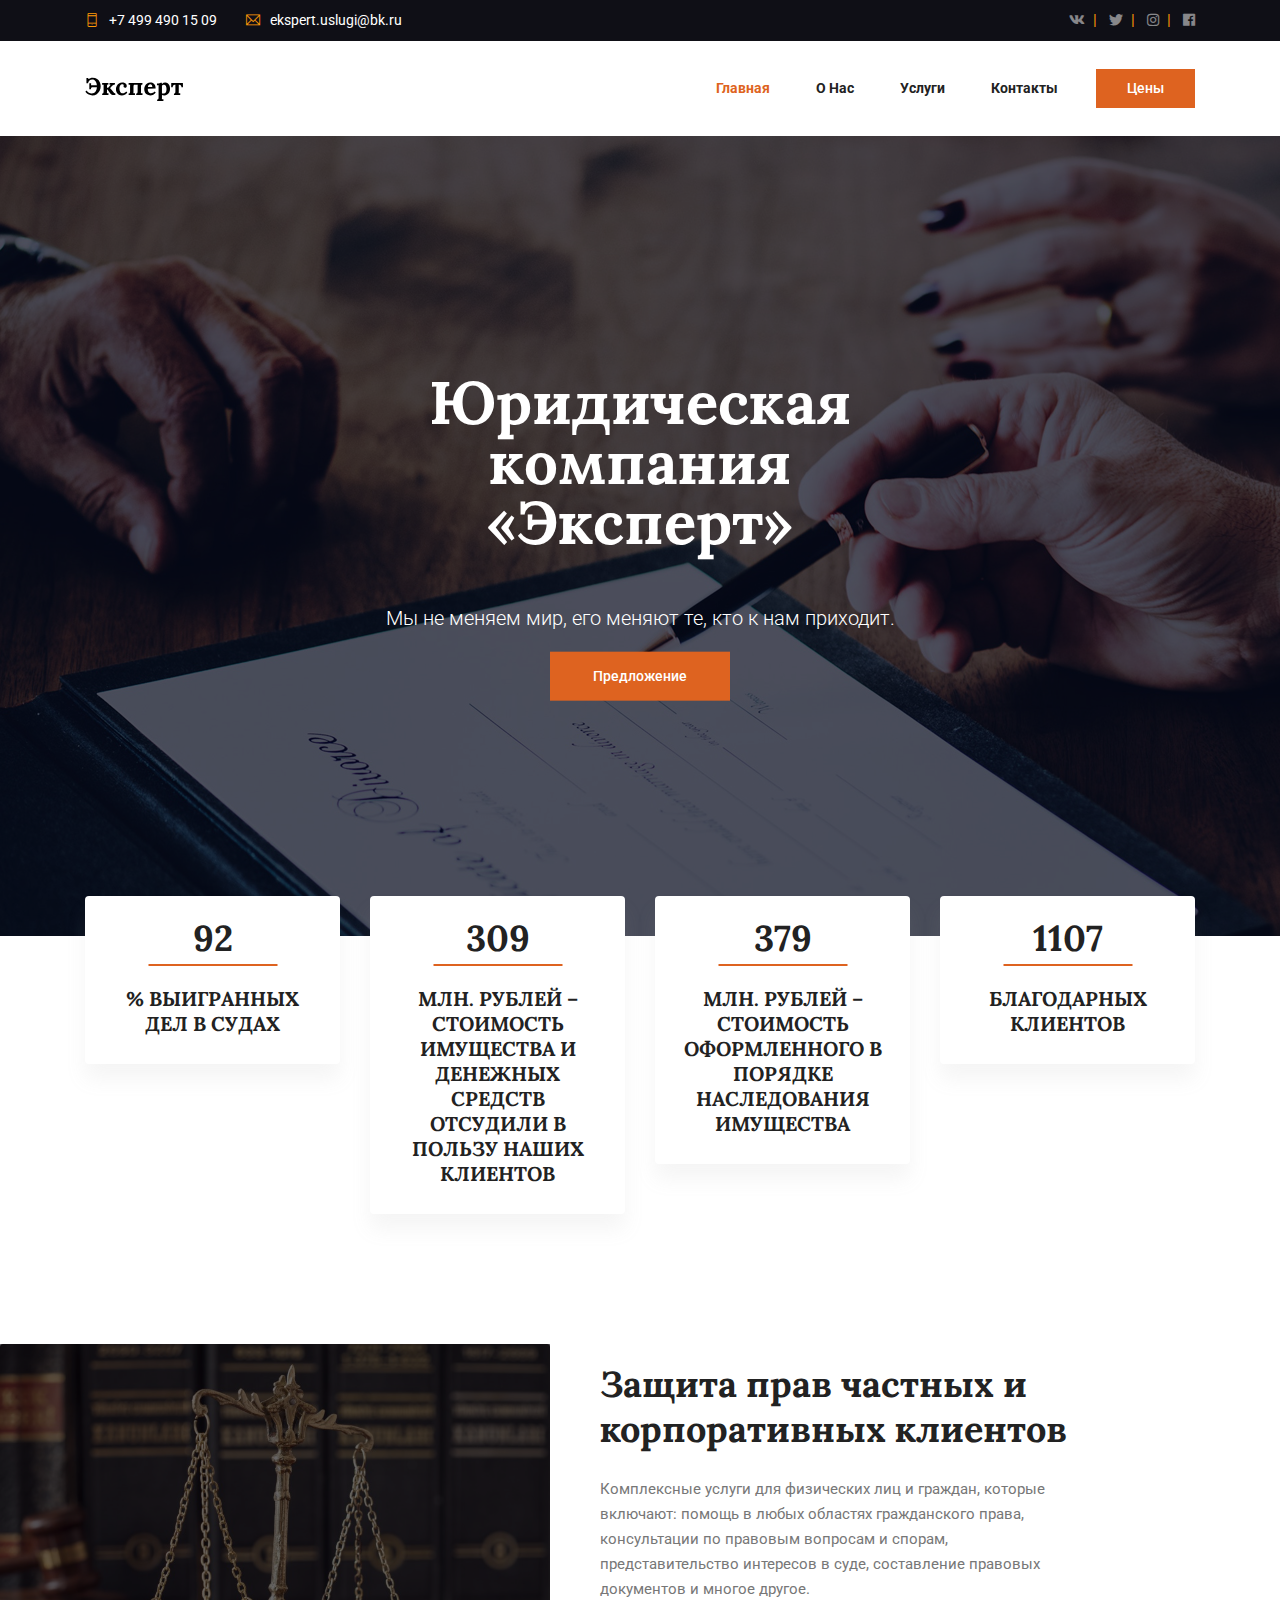
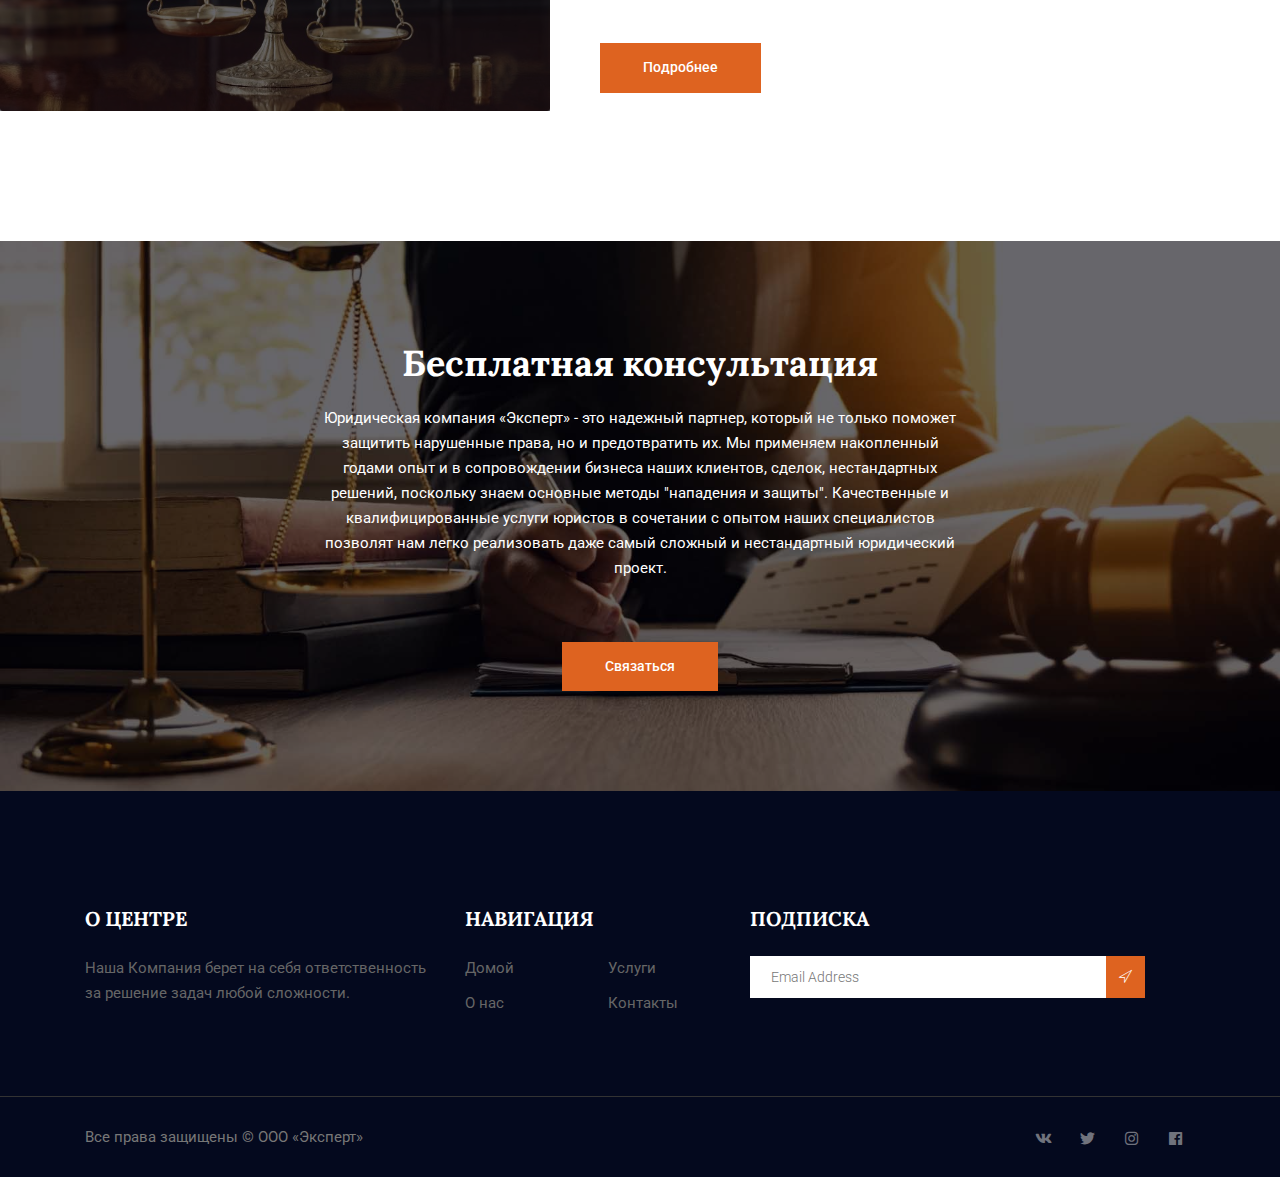
==== commit 1df030a6: "Home" ====
--- a/index.html
+++ b/index.html
@@ -48,7 +48,7 @@
 
           <div class="collapse navbar-collapse offset" id="navbarSupportedContent">
             <ul class="nav navbar-nav menu_nav justify-content-end">
-              <li class="nav-item active"><a class="nav-link" href="index.html">Домой</a></li> 
+              <li class="nav-item active"><a class="nav-link" href="/">Главная</a></li> 
               <li class="nav-item"><a class="nav-link" href="about.html">О нас</a></li> 
               <li class="nav-item"><a class="nav-link" href="services.html">Услуги</a>
               <li class="nav-item"><a class="nav-link" href="contact.html">Контакты</a></li>
--- a/css/style.css
+++ b/css/style.css
@@ -1 +1 @@
-@import url("https://fonts.googleapis.com/css?family=Lora:400,700");@import url("https://fonts.googleapis.com/css?family=Roboto:400,500,700");body{color:#777;font-family:"Roboto",sans-serif;font-size:15px;font-weight:400;line-height:1.667}ul{list-style-type:none;margin:0;padding:0}a:hover{text-decoration:none}button{cursor:pointer}button:focus{outline:0;box-shadow:none}h1,h2,h3,h4,h5,h6{font-family:"Lora",serif;color:#222;line-height:1.25}h1,.h1{font-size:40px;font-weight:700;line-height:1}@media (min-width: 800px){h1,.h1{font-size:60px}}h2,.h2{font-size:28px;font-weight:700}@media (min-width: 1000px){h2,.h2{font-size:36px}}h3,.h3{font-size:18px;font-weight:700}@media (min-width: 1000px){h3,.h3{font-size:20px}}.section-margin{margin:70px 0}@media (min-width: 1000px){.section-margin{margin:120px 0}}.section-margin--large{margin:65px 0}@media (min-width: 1200px){.section-margin--large{margin:130px 0}}.section-padding--small{padding:70px 0}@media (min-width: 1000px){.section-padding--small{padding:120px 0}}.section-padding--smaller{padding:70px 0}@media (min-width: 1000px){.section-padding--smaller{padding:100px 0}}.pb-65px{padding-bottom:65px}.mb-60px{margin-bottom:60px}.bg-albaster{background-color:#f7f7f7}.header-top{background:#0f0f16;color:#fff;padding:20px 0}@media (min-width: 600px){.header-top{padding:8px 0}}.header-top__info li{display:inline-block;font-size:14px;color:#fff;margin-right:25px}.header-top__info li:last-child{margin-right:0}.header-top__info li a{color:#fff}.header-top__info li i,.header-top__info li span{color:#ff9907;padding-right:5px}.header-top__social li{display:inline-block}.header-top__social li a{font-size:14px;color:rgba(255,255,255,0.5);-webkit-transition:all 0.3s ease 0s;-moz-transition:all 0.3s ease 0s;-o-transition:all 0.3s ease 0s;transition:all 0.3s ease 0s}.header-top__social li a:hover{color:#fff}.header-top__social li::after{content:"|";color:#ff9907;padding-left:8px;padding-right:8px;font-weight:400}.header-top__social li:last-child::after{display:none}.header_area{width:100%;z-index:99;transition:background 0.4s, all 0.3s linear}.header_area .navbar-right{min-width:200px;text-align:right}@media (max-width: 991px){.header_area .navbar-right{margin:20px 0}}.header_area .navbar-brand{margin-right:30px}.header_area .navbar-social{min-width:95px;float:right}.header_area .navbar-social li{margin-right:12px}.header_area .navbar-social li i,.header_area .navbar-social li span{font-size:13px;color:#242429}.header_area .navbar-social li:last-child{margin-right:0}.header_area .navbar-social li a:hover i,.header_area .navbar-social li span{color:#de6320}.header_area .menu_nav{width:100%}.header_area .navbar{background:transparent;padding:5px 0;border:0px;border-radius:0px;width:100%}@media (min-width: 991px){.header_area .navbar{padding:26px 0}}.header_area .navbar .nav .nav-item{margin-right:30px}.header_area .navbar .nav .nav-item .nav-link{font-family:"Roboto",sans-serif;color:#222;font-size:14px;text-transform:capitalize;font-weight:700;display:inline-block}.header_area .navbar .nav .nav-item .nav-link:after{display:none}.header_area .navbar .nav .nav-item:hover .nav-link,.header_area .navbar .nav .nav-item.active .nav-link{color:#de6320;opacity:1}.header_area .navbar .nav .nav-item.submenu{position:relative}.header_area .navbar .nav .nav-item.submenu ul{border:none;padding:0px;border-radius:0px;box-shadow:none;margin:0px;background:#fff}@media (min-width: 992px){.header_area .navbar .nav .nav-item.submenu ul{position:absolute;top:120%;left:0px;min-width:200px;text-align:left;opacity:0;transition:all 300ms ease-in;visibility:hidden;display:block;border:none;padding:0px;border-radius:0px;box-shadow:0px 10px 30px 0px rgba(0,0,0,0.4)}}.header_area .navbar .nav .nav-item.submenu ul:before{content:"";width:0;height:0;border-style:solid;border-width:10px 10px 0 10px;border-color:#eeeeee transparent transparent transparent;position:absolute;right:24px;top:45px;z-index:3;opacity:0;transition:all 400ms linear}.header_area .navbar .nav .nav-item.submenu ul .nav-item{display:block;float:none;margin-right:0px;border-bottom:1px solid #ededed;margin-left:0px;transition:all 0.4s linear}.header_area .navbar .nav .nav-item.submenu ul .nav-item .nav-link{line-height:45px;color:#de6320 !important;padding:0px 30px;transition:all 150ms linear;display:block;margin-right:0px}.header_area .navbar .nav .nav-item.submenu ul .nav-item:last-child{border-bottom:none}.header_area .navbar .nav .nav-item.submenu ul .nav-item:hover .nav-link{background-color:#de6320;color:#fff !important}@media (min-width: 992px){.header_area .navbar .nav .nav-item.submenu:hover ul{visibility:visible;opacity:1;top:100%}}.header_area .navbar .nav .nav-item.submenu:hover ul .nav-item{margin-top:0px}.header_area .navbar .nav .nav-item:last-child{margin-right:0px}.header_area .navbar .search{font-size:12px;line-height:60px;display:inline-block;margin-left:80px}.header_area .navbar .search i{font-weight:600}.header_area.navbar_fixed .main_menu{position:fixed;width:100%;top:-70px;left:0;right:0;background:#c2581e;z-index:99;transform:translateY(70px);transition:transform 500ms ease, background 500ms ease;-webkit-transition:transform 500ms ease, background 500ms ease;box-shadow:0px 3px 16px 0px rgba(0,0,0,0.1)}.header_area.navbar_fixed .main_menu .navbar .nav .nav-item .nav-link{line-height:20px}.header_area.navbar_fixed .main_menu .navbar .nav .nav-item:hover .nav-link,.header_area.navbar_fixed .main_menu .navbar .nav .nav-item.active .nav-link{color:#fff}@media (min-width: 992px){.header_area.white_menu .navbar .navbar-brand img{display:none}.header_area.white_menu .navbar .navbar-brand img+img{display:inline-block}}@media (max-width: 991px){.header_area.white_menu .navbar .navbar-brand img{display:inline-block}.header_area.white_menu .navbar .navbar-brand img+img{display:none}}.header_area.white_menu .navbar .nav .nav-item .nav-link{color:#fff}.header_area.white_menu.navbar_fixed .main_menu .navbar .navbar-brand img{display:inline-block}.header_area.white_menu.navbar_fixed .main_menu .navbar .navbar-brand img+img{display:none}.header_area.white_menu.navbar_fixed .main_menu .navbar .nav .nav-item .nav-link{line-height:70px}.top_menu{background:#ec9d5f}.top_menu .float-left a{line-height:40px;display:inline-block;color:#fff;text-transform:uppercase;font-size:12px;margin-right:50px;-webkit-transition:all 0.3s ease 0s;-moz-transition:all 0.3s ease 0s;-o-transition:all 0.3s ease 0s;transition:all 0.3s ease 0s}.top_menu .float-left a:last-child{margin-right:0px}.top_menu .float-right .pur_btn{color:#fff;line-height:40px;display:block;padding:0px 40px;font-weight:500;font-size:12px}@media (max-width: 1619px){.header_area .navbar .search{margin-left:40px}}@media (max-width: 1199px){.header_area .navbar .nav .nav-item{margin-right:28px}.home_banner_area .banner_inner{padding:100px 0px}.header_area .navbar .tickets_btn{margin-left:40px}.home_banner_area .banner_inner .banner_content h2 br{display:none;font-size:36px}.home_banner_area .banner_inner .banner_content h2{font-size:36px;line-height:45px}}@media (max-width: 991px){.navbar-toggler{border:none;border-radius:0px;padding:0px;cursor:pointer;margin-top:27px;margin-bottom:23px}.header_area .navbar{background:#c2581e}.navbar-toggler[aria-expanded="false"] span:nth-child(2){opacity:1}.navbar-toggler[aria-expanded="true"] span:nth-child(2){opacity:0}.navbar-toggler[aria-expanded="true"] span:first-child{transform:rotate(-45deg);position:relative;top:7.5px}.navbar-toggler[aria-expanded="true"] span:last-child{transform:rotate(45deg);bottom:6px;position:relative}.navbar-toggler span{display:block;width:25px;height:3px;background:#fff;margin:auto;margin-bottom:4px;transition:all 400ms linear;cursor:pointer}.navbar .container{padding-left:15px;padding-right:15px}.nav{padding:0px 0px}.header_top .nav{padding:0px}.header_area .navbar .nav .nav-item .nav-link{line-height:30px;margin-right:0px;display:block;border-bottom:1px solid #ededed33;border-radius:0px}.header_area .navbar .search{margin-left:0px}.header_area .navbar-collapse{max-height:340px;overflow-y:scroll}.header_area .navbar .nav .nav-item.submenu ul .nav-item .nav-link{padding:0px 15px}.header_area .navbar .nav .nav-item{margin-right:0px}.home_banner_area .banner_inner .banner_content .banner_map_img{display:none}.header_area.navbar_fixed .main_menu .navbar .nav .nav-item .nav-link{line-height:40px}.header_area.white_menu.navbar_fixed .main_menu .navbar .nav .nav-item .nav-link{line-height:40px}.header_area.white_menu .navbar .nav .nav-item .nav-link{color:#222}.categories_post img{width:100%}.categories_post{max-width:360px;margin:0 auto}.blog_categorie_area .col-lg-4{margin-top:30px}.blog_area{padding-bottom:80px}.single-post-area .blog_right_sidebar{margin-top:30px}.contact_info{margin-bottom:50px}.home_banner_area .donation_inner{margin-bottom:-30px}.home_banner_area .dontation_item{max-width:350px;margin:auto}.footer_area .col-sm-6{margin-bottom:30px}.footer_area .footer_inner{margin-bottom:-30px}.news_widget{padding-left:0px}.home_banner_area .banner_inner .home_left_img{display:none}.header_area .navbar .tickets_btn{display:none}.home_banner_area .banner_inner{padding:70px 0px 100px 0px}.left_side_text{margin-bottom:50px}.price_item{max-width:360px;margin:0px auto 30px}.price_inner{margin-bottom:-30px}}@media (max-width: 767px){.home_banner_area{min-height:500px}.home_banner_area .banner_inner{min-height:500px}.home_banner_area .banner_inner .banner_content{margin-top:0px}.blog_banner .banner_inner .blog_b_text h2{font-size:40px;line-height:50px}.blog_info.text-right{text-align:left !important;margin-bottom:10px}.home_banner_area .banner_inner .banner_content h3{font-size:30px}.home_banner_area .banner_inner .banner_content p br{display:none}.home_banner_area .banner_inner .banner_content h3 span{line-height:45px;padding-bottom:0px;padding-top:0px}.footer-bottom{text-align:center}.footer-bottom .footer-social{text-align:center;margin-top:15px}.made_life_inner .nav.nav-tabs li{flex:0 0 50%;max-width:50%;margin-bottom:15px}.made_life_inner .nav.nav-tabs{margin-bottom:-15px}.made_life_area.made_white .left_side_text{margin-bottom:0px;margin-top:30px}}@media (max-width: 575px){.top_menu{display:none}.home_banner_area .banner_inner .banner_content h2{font-size:28px;line-height:38px}.home_banner_area{min-height:450px}.home_banner_area .banner_inner{min-height:450px}.blog_banner .banner_inner .blog_b_text{margin-top:0px}.home_banner_area .banner_inner .banner_content img{display:none}.home_banner_area .banner_inner .banner_content h5{margin-top:0px}.p_120{padding-top:70px;padding-bottom:70px}.main_title h2{font-size:25px}.sample-text-area{padding:70px 0 70px 0}.generic-blockquote{padding:30px 15px 30px 30px}.blog_details h2{font-size:20px;line-height:30px}.blog_banner .banner_inner .blog_b_text h2{font-size:28px;line-height:38px}.footer-area{padding:70px 0px}.pad_top{padding-top:70px}.pad_btm{padding-bottom:70px}}@media (max-width: 480px){.header_area .navbar-collapse{max-height:250px}.home_banner_area .banner_inner .banner_content{padding:30px 15px;margin-top:0px}.banner_content .white_btn{display:block}.home_banner_area .banner_inner .banner_content h3{font-size:24px}.banner_area .banner_inner .banner_content h2{font-size:32px}.comments-area .thumb{margin-right:10px}.testi_item .media .d-flex{padding-right:0px}.testi_item .media .d-flex img{width:auto;margin-bottom:15px}.testi_item .media{display:block}.banner_btn{margin-bottom:20px}}.hero-banner{position:relative;height:400px;background:url("../img/hero-banner.jpg") left center no-repeat;background-size:cover;z-index:1}@media (min-width: 1000px){.hero-banner{height:600px}}@media (min-width: 1200px){.hero-banner{height:800px}}.hero-banner::after{content:"";display:block;position:absolute;top:0;left:0;width:100%;height:100%;background:rgba(2,4,23,0.702);z-index:-1}.hero-banner__content{position:absolute;top:50%;left:50%;transform:translate(-50%, -50%);color:#fff;width:100%;max-width:620px}.hero-banner__content h1{color:#fff;font-weight:700;margin-bottom:50px}.hero-banner--sm{height:280px}@media (min-width: 1000px){.hero-banner--sm{height:350px}}@media (min-width: 1200px){.hero-banner--sm{height:450px}}.hero-banner--sm h1{margin-bottom:12px}.banner-breadcrumb{display:inline-block}.banner-breadcrumb .breadcrumb{background:transparent;padding:0}.banner-breadcrumb .breadcrumb-item{padding:.1rem}.banner-breadcrumb .breadcrumb-item a{text-transform:capitalize;color:#fff}.banner-breadcrumb .breadcrumb-item+.breadcrumb-item::before{color:#fff;padding-left:.2rem;padding-right:.4rem}.banner-breadcrumb .breadcrumb-item.active{color:#fff}.section-intro{max-width:640px;margin-right:auto;margin-left:auto}.section-intro__title{font-weight:700;color:#222;margin-bottom:15px}.section-intro__subtitle{font-size:15px;color:#777;margin-bottom:0}.static__single{border-radius:4px;text-align:center;background:#fff;border:0;padding:20px;box-shadow:0px 15px 20px 0px rgba(153,153,153,0.1)}.static__single h3{font-size:36px;font-weight:700;position:relative;padding-bottom:5px;margin-bottom:20px}.static__single h3::after{content:"";display:inline-block;width:60%;height:2px;background:#de6320;position:absolute;bottom:0;left:50%;transform:translateX(-50%)}.static__single h4{font-size:20px;font-weight:700}.static__single-position{margin-top:40px;margin-bottom:40px}@media (min-width: 1000px){.static__single-position{margin:auto;position:relative;bottom:40px;margin-bottom:-40px;z-index:50}}.card-subject{border:0;border-radius:0;-webkit-transition:all 0.3s ease 0s;-moz-transition:all 0.3s ease 0s;-o-transition:all 0.3s ease 0s;transition:all 0.3s ease 0s}.card-subject__img{position:relative;overflow:hidden}.card-subject__imgOverlay{position:absolute;top:0;bottom:0;width:100%;height:100%;transform:translateY(50px);background:rgba(222,99,32,0.51);opacity:0;z-index:-1;transition:all .52s ease}.card-subject__imgOverlay img,.card-subject__imgOverlay i{position:absolute;top:50%;left:50%;transform:translate(-50%, -50%)}.card-subject__body{background:#f7f7f7;padding:25px 18px 30px 30px}.card-subject__body h3{margin-bottom:16px}.card-subject__body a{color:#222}.card-subject:hover{box-shadow:0px 10px 30px 0px rgba(153,153,153,0.2)}.card-subject:hover .card-subject__imgOverlay{opacity:1;z-index:1;transform:translateY(0)}.card-subject:hover .card-subject__body{background:#fff}.testimonial{max-width:970px;margin-right:auto;margin-left:auto}.testimonial__item{background:#fff;border-radius:5px;padding:30px 15px}@media (min-width: 600px){.testimonial__item{padding:30px 50px}}.testimonial__img{max-width:132px}.testimonial__content h3{font-size:20px;font-weight:700;margin-bottom:0}.testimonial__content p{font-size:14px;margin-bottom:10px}.testimonial__i{font-size:15px !important;font-style:italic;margin-bottom:0 !important}.testimonial__icon{font-size:173px;color:rgba(119,119,119,0.1);position:absolute;top:50%;transform:translateY(-50%);right:40px}.testimonial .owl-dots{margin-top:30px !important}@media (min-width: 600px){.testimonial .owl-dots{margin-top:60px !important}}.testimonial .owl-dots .owl-dot span{width:20px;height:4px;background:#d3d2d5;border-radius:2px;margin:5px 10px}.testimonial .owl-dots .owl-dot.active span{background:#de6320}.card-team{border:0;border-radius:0;background:#f7f7f7;-webkit-transition:all 0.3s ease 0s;-moz-transition:all 0.3s ease 0s;-o-transition:all 0.3s ease 0s;transition:all 0.3s ease 0s}.card-team__body{border:1px solid transparent;border-top:0;box-shadow:0px 5px 25.5px 4.5px rgba(221,221,221,0.2);padding:20px 9px;-webkit-transition:all 0.3s ease 0s;-moz-transition:all 0.3s ease 0s;-o-transition:all 0.3s ease 0s;transition:all 0.3s ease 0s}.card-team__body h3{font-size:20px;margin-bottom:3px}.card-team__body h3 a{color:#222}.card-team__body p{margin-bottom:14px}.card-team__social li{display:inline-block;margin-right:14px}.card-team__social li:last-child{margin-right:0}.card-team__social li a{color:#777884}.card-team__social li a:hover{color:#de6320}.card-team:hover{background:#fff}.card-team:hover .card-team__body{border-color:#de6320}.cta-wrapper{background:url(../img/home/cta-bg.png) left center no-repeat;background-size:cover;position:relative;z-index:1}.cta-wrapper::after{content:"";display:block;position:absolute;top:0;left:0;width:100%;height:100%;background:rgba(1,0,9,0.6);z-index:-1}.cta__content{max-width:640px;margin-right:auto;margin-left:auto;color:#fff}.cta__content h2{color:#fff;margin-bottom:20px}.cta__content p{margin-bottom:25px}@media (min-width: 1000px){.cta__content p{margin-bottom:45px}}.card-blog{border:0;border-radius:0}.card-blog__body{padding:20px 0;border-bottom:1px solid #eeeeee}.card-blog__body h3{margin-bottom:15px}.card-blog__body h3 a{color:#222}.card-blog__body p{margin-bottom:0}.card-blog__info{margin-bottom:12px}.card-blog__info li{display:inline-block;font-size:14px;color:#999999;margin-right:13px}.card-blog__info li:last-child{margin-right:0}.card-blog__info li a{color:#999999}.card-blog__info li i,.card-blog__info li span{font-size:13px;margin-right:8px}.card-blog__footer{font-size:14px;color:#222;font-weight:500;padding:18px 0}.card-blog__footer a{color:#222;-webkit-transition:all 0.3s ease 0s;-moz-transition:all 0.3s ease 0s;-o-transition:all 0.3s ease 0s;transition:all 0.3s ease 0s}.card-blog__footer i,.card-blog__footer span{font-size:13px;padding-left:8px}.card-blog:hover .card-blog__footer a{color:#de6320}.about__content{margin-top:35px}@media (min-width: 991px){.about__content{margin-top:0;margin-left:35px}}@media (min-width: 1200px){.about__content{max-width:470px}}@media (min-width: 1450px){.about__content{margin-left:95px}}.about__content h3{font-size:26px;margin-bottom:25px}@media (min-width: 600px){.about__content h3{font-size:36px}}.about__content p{margin-bottom:25px}.about__video{position:relative}@media (min-width: 1000px){.about__videoWrapper{min-width:550px}}@media (min-width: 1400px){.about__videoWrapper{min-width:880px}}.about__video-image{position:relative}.about__video-image::after{content:"";display:block;position:absolute;top:0;left:0;width:100%;height:100%;background:rgba(1,0,9,0.6)}.about__videoContent{position:absolute;top:50%;left:50%;transform:translate(-50%, -50%);width:100%;text-align:center}.about__videoContent h4{font-size:20px;color:#fff;font-weight:700}.video-play-button{position:relative;box-sizing:content-box;display:inline-block;width:32px;height:44px;border-radius:50%;padding:46px 8px 18px 28px}@media (max-width: 991px){.video-play-button{transform:scale(0.8)}}.video-play-button:before,.video-play-button:after{content:"";position:absolute;left:50%;top:50%;-webkit-transform:translate(-50%, -50%);-moz-transform:translate(-50%, -50%);-ms-transform:translate(-50%, -50%);-o-transform:translate(-50%, -50%);transform:translate(-50%, -50%);display:block;width:80px;height:80px;background:#fff;border-radius:50%}.video-play-button:before{z-index:0;-webkit-animation:pulse-border 2000ms ease-out infinite;-moz-animation:pulse-border 2000ms ease-out infinite;-o-animation:pulse-border 2000ms ease-out infinite;animation:pulse-border 2000ms ease-out infinite}.video-play-button:after{z-index:1;-webkit-transition:all 200ms ease;-moz-transition:all 200ms ease;-o-transition:all 200ms ease;transition:all 200ms ease}.video-play-button span{display:block;position:relative;z-index:3;width:0;height:0;border-left:16px solid #de6320;border-top:8px solid transparent;border-bottom:8px solid transparent}@-webkit-keyframes pulse-border{0%{-webkit-transform:translate(-50%, -50%) translateZ(0) scale(1);-moz-transform:translate(-50%, -50%) translateZ(0) scale(1);-ms-transform:translate(-50%, -50%) translateZ(0) scale(1);-o-transform:translate(-50%, -50%) translateZ(0) scale(1);transform:translate(-50%, -50%) translateZ(0) scale(1);opacity:.7}100%{-webkit-transform:translate(-50%, -50%) translateZ(0) scale(1.5);-moz-transform:translate(-50%, -50%) translateZ(0) scale(1.5);-ms-transform:translate(-50%, -50%) translateZ(0) scale(1.5);-o-transform:translate(-50%, -50%) translateZ(0) scale(1.5);transform:translate(-50%, -50%) translateZ(0) scale(1.5);opacity:0.1}}@-moz-keyframes pulse-border{0%{-webkit-transform:translate(-50%, -50%) translateZ(0) scale(1);-moz-transform:translate(-50%, -50%) translateZ(0) scale(1);-ms-transform:translate(-50%, -50%) translateZ(0) scale(1);-o-transform:translate(-50%, -50%) translateZ(0) scale(1);transform:translate(-50%, -50%) translateZ(0) scale(1);opacity:.7}100%{-webkit-transform:translate(-50%, -50%) translateZ(0) scale(1.5);-moz-transform:translate(-50%, -50%) translateZ(0) scale(1.5);-ms-transform:translate(-50%, -50%) translateZ(0) scale(1.5);-o-transform:translate(-50%, -50%) translateZ(0) scale(1.5);transform:translate(-50%, -50%) translateZ(0) scale(1.5);opacity:0.1}}@-o-keyframes pulse-border{0%{-webkit-transform:translate(-50%, -50%) translateZ(0) scale(1);-moz-transform:translate(-50%, -50%) translateZ(0) scale(1);-ms-transform:translate(-50%, -50%) translateZ(0) scale(1);-o-transform:translate(-50%, -50%) translateZ(0) scale(1);transform:translate(-50%, -50%) translateZ(0) scale(1);opacity:.7}100%{-webkit-transform:translate(-50%, -50%) translateZ(0) scale(1.5);-moz-transform:translate(-50%, -50%) translateZ(0) scale(1.5);-ms-transform:translate(-50%, -50%) translateZ(0) scale(1.5);-o-transform:translate(-50%, -50%) translateZ(0) scale(1.5);transform:translate(-50%, -50%) translateZ(0) scale(1.5);opacity:0.1}}@keyframes pulse-border{0%{-webkit-transform:translate(-50%, -50%) translateZ(0) scale(1);-moz-transform:translate(-50%, -50%) translateZ(0) scale(1);-ms-transform:translate(-50%, -50%) translateZ(0) scale(1);-o-transform:translate(-50%, -50%) translateZ(0) scale(1);transform:translate(-50%, -50%) translateZ(0) scale(1);opacity:.7}100%{-webkit-transform:translate(-50%, -50%) translateZ(0) scale(1.5);-moz-transform:translate(-50%, -50%) translateZ(0) scale(1.5);-ms-transform:translate(-50%, -50%) translateZ(0) scale(1.5);-o-transform:translate(-50%, -50%) translateZ(0) scale(1.5);transform:translate(-50%, -50%) translateZ(0) scale(1.5);opacity:0.1}}.counters{background:url(../img/home/counters-bg.png) left center no-repeat;background-size:cover;position:relative;padding:60px 0;z-index:1}@media (min-width: 991px){.counters{padding:110px 0}}.counters::after{content:"";display:block;position:absolute;top:0;left:0;width:100%;height:100%;background:rgba(0,2,6,0.7);z-index:-1}.counters__single h2{font-family:"Roboto",sans-serif;font-size:45px;font-weight:700;color:#de6320;display:inline-block;margin-bottom:20px}@media (min-width: 991px){.counters__single h2{margin-bottom:30px}}.counters__single h2::after{content:"";display:block;width:70%;height:3px;background:#fff;margin-left:auto;margin-right:auto;margin-top:12px}.counters__single h4{font-size:20px;font-weight:700;color:#fff}.l_blog_item .l_blog_text .date{margin-top:24px;margin-bottom:15px}.l_blog_item .l_blog_text .date a{font-size:12px}.l_blog_item .l_blog_text h4{font-size:18px;color:#222;border-bottom:1px solid #eeeeee;margin-bottom:0px;padding-bottom:20px;-webkit-transition:all 0.3s ease 0s;-moz-transition:all 0.3s ease 0s;-o-transition:all 0.3s ease 0s;transition:all 0.3s ease 0s}.l_blog_item .l_blog_text h4:hover{color:#de6320}.l_blog_item .l_blog_text p{margin-bottom:0px;padding-top:20px}.causes_slider .owl-dots{text-align:center;margin-top:80px}.causes_slider .owl-dots .owl-dot{height:14px;width:14px;background:#eeeeee;display:inline-block;margin-right:7px}.causes_slider .owl-dots .owl-dot:last-child{margin-right:0px}.causes_slider .owl-dots .owl-dot.active{background:#de6320}.causes_item{background:#fff}.causes_item .causes_img{position:relative}.causes_item .causes_img .c_parcent{position:absolute;bottom:0px;width:100%;left:0px;height:3px;background:rgba(255,255,255,0.5)}.causes_item .causes_img .c_parcent span{width:70%;height:3px;background:#de6320;position:absolute;left:0px;bottom:0px}.causes_item .causes_img .c_parcent span:before{content:"75%";position:absolute;right:-10px;bottom:0px;background:#de6320;color:#fff;padding:0px 5px}.causes_item .causes_text{padding:30px 35px 40px 30px}.causes_item .causes_text h4{color:#222;font-size:18px;font-weight:600;margin-bottom:15px;cursor:pointer}.causes_item .causes_text h4:hover{color:#de6320}.causes_item .causes_text p{font-size:14px;line-height:24px;font-weight:300;margin-bottom:0px}.causes_item .causes_bottom a{width:50%;border:1px solid #de6320;text-align:center;float:left;line-height:50px;background:#de6320;color:#fff;font-size:14px;font-weight:500}.causes_item .causes_bottom a+a{border-color:#eeeeee;background:#fff;font-size:14px;color:#222}.latest_blog_area{background:#f9f9ff}.single-recent-blog-post{margin-bottom:30px}.single-recent-blog-post .thumb{overflow:hidden}.single-recent-blog-post .thumb img{transition:all 0.7s linear}.single-recent-blog-post .details{padding-top:30px}.single-recent-blog-post .details .sec_h4{line-height:24px;padding:10px 0px 13px;transition:all 0.3s linear}.single-recent-blog-post .date{font-size:14px;line-height:24px;font-weight:400}.single-recent-blog-post:hover img{transform:scale(1.23) rotate(10deg)}.tags .tag_btn{font-size:12px;font-weight:500;line-height:20px;border:1px solid #eeeeee;display:inline-block;padding:1px 18px;text-align:center;color:#222}.tags .tag_btn:before{background:#de6320}.tags .tag_btn+.tag_btn{margin-left:2px}.blog_categorie_area{padding-top:30px;padding-bottom:30px}@media (min-width: 900px){.blog_categorie_area{padding-top:80px;padding-bottom:80px}}@media (min-width: 1100px){.blog_categorie_area{padding-top:120px;padding-bottom:120px}}.categories_post{position:relative;text-align:center;cursor:pointer}.categories_post img{max-width:100%}.categories_post .categories_details{position:absolute;top:20px;left:20px;right:20px;bottom:20px;background:rgba(34,34,34,0.75);color:#fff;transition:all 0.3s linear;display:flex;align-items:center;justify-content:center}.categories_post .categories_details h5{margin-bottom:0px;font-size:18px;line-height:26px;text-transform:uppercase;color:#fff;position:relative}.categories_post .categories_details p{font-weight:300;font-size:14px;line-height:26px;margin-bottom:0px}.categories_post .categories_details .border_line{margin:10px 0px;background:#fff;width:100%;height:1px}.categories_post:hover .categories_details{background:rgba(222,99,32,0.85)}.blog_item{margin-bottom:40px}.blog_info{padding-top:30px}.blog_info .post_tag{padding-bottom:20px}.blog_info .post_tag a{color:#222;font-size:14px}.blog_info .post_tag a.active{color:#de6320}.blog_info .blog_meta li a{color:#777777;vertical-align:middle;padding-bottom:10px;display:inline-block;font-size:14px}.blog_info .blog_meta li a i{color:#222;font-size:16px;font-weight:600;padding-left:15px;line-height:20px;vertical-align:middle}.blog_info .blog_meta li a:hover{color:#de6320}.blog_post img{max-width:100%}.blog_details{padding-top:20px}.blog_details h2{font-size:24px;line-height:36px;color:#222;font-weight:600;transition:all 0.3s linear}.blog_details h2:hover{color:#de6320}.blog_details p{margin-bottom:26px}.view_btn{font-size:14px;line-height:36px;display:inline-block;color:#222;font-weight:500;padding:0px 30px;background:#fff}.blog_right_sidebar{border:1px solid #eeeeee;background:#fafaff;padding:30px}.blog_right_sidebar .widget_title{font-size:18px;line-height:25px;background:#de6320;text-align:center;color:#fff;padding:8px 0px;margin-bottom:30px}.blog_right_sidebar .search_widget .input-group .form-control{font-size:14px;line-height:29px;border:0px;width:100%;font-weight:300;color:#fff;padding-left:20px;border-radius:45px;z-index:0;background:#de6320}.blog_right_sidebar .search_widget .input-group .form-control.placeholder{color:#fff}.blog_right_sidebar .search_widget .input-group .form-control:-moz-placeholder{color:#fff}.blog_right_sidebar .search_widget .input-group .form-control::-moz-placeholder{color:#fff}.blog_right_sidebar .search_widget .input-group .form-control::-webkit-input-placeholder{color:#fff}.blog_right_sidebar .search_widget .input-group .form-control:focus{box-shadow:none}.blog_right_sidebar .search_widget .input-group .btn-default{position:absolute;right:20px;background:transparent;border:0px;box-shadow:none;font-size:14px;color:#fff;padding:0px;top:50%;transform:translateY(-50%);z-index:1}.blog_right_sidebar .author_widget{text-align:center}.blog_right_sidebar .author_widget h4{font-size:18px;line-height:20px;color:#222;margin-bottom:5px;margin-top:30px}.blog_right_sidebar .author_widget p{margin-bottom:0px}.blog_right_sidebar .author_widget .social_icon{padding:7px 0px 15px}.blog_right_sidebar .author_widget .social_icon a{font-size:14px;color:#222;transition:all 0.2s linear}.blog_right_sidebar .author_widget .social_icon a+a{margin-left:20px}.blog_right_sidebar .author_widget .social_icon a:hover{color:#de6320}.blog_right_sidebar .popular_post_widget .post_item .media-body{justify-content:center;align-self:center;padding-left:20px}.blog_right_sidebar .popular_post_widget .post_item .media-body h3{font-size:14px;line-height:20px;color:#222;margin-bottom:4px;transition:all 0.3s linear}.blog_right_sidebar .popular_post_widget .post_item .media-body h3:hover{color:#de6320}.blog_right_sidebar .popular_post_widget .post_item .media-body p{font-size:12px;line-height:21px;margin-bottom:0px}.blog_right_sidebar .popular_post_widget .post_item+.post_item{margin-top:20px}.blog_right_sidebar .post_category_widget .cat-list li{border-bottom:2px dotted #eee;transition:all 0.3s ease 0s;padding-bottom:12px}.blog_right_sidebar .post_category_widget .cat-list li a{font-size:14px;line-height:20px;color:#777}.blog_right_sidebar .post_category_widget .cat-list li a p{margin-bottom:0px}.blog_right_sidebar .post_category_widget .cat-list li+li{padding-top:15px}.blog_right_sidebar .post_category_widget .cat-list li:hover{border-color:#de6320}.blog_right_sidebar .post_category_widget .cat-list li:hover a{color:#de6320}.blog_right_sidebar .newsletter_widget{text-align:center}.blog_right_sidebar .newsletter_widget .form-group{margin-bottom:8px}.blog_right_sidebar .newsletter_widget .input-group-prepend{margin-right:-1px}.blog_right_sidebar .newsletter_widget .input-group-text{background:#fff;border-radius:0px;vertical-align:top;font-size:12px;line-height:36px;padding:0px 0px 0px 15px;border:1px solid #eeeeee;border-right:0px}.blog_right_sidebar .newsletter_widget .input-group-text i{color:#cccccc}.blog_right_sidebar .newsletter_widget .form-control{font-size:12px;line-height:24px;color:#cccccc;border:1px solid #eeeeee;border-left:0px;border-radius:0px}.blog_right_sidebar .newsletter_widget .form-control.placeholder{color:#cccccc}.blog_right_sidebar .newsletter_widget .form-control:-moz-placeholder{color:#cccccc}.blog_right_sidebar .newsletter_widget .form-control::-moz-placeholder{color:#cccccc}.blog_right_sidebar .newsletter_widget .form-control::-webkit-input-placeholder{color:#cccccc}.blog_right_sidebar .newsletter_widget .form-control:focus{outline:none;box-shadow:none}.blog_right_sidebar .newsletter_widget .bbtns{background:#de6320;color:#fff;font-size:12px;line-height:38px;display:inline-block;font-weight:500;padding:0px 24px 0px 24px;border-radius:0}.blog_right_sidebar .newsletter_widget .text-bottom{font-size:12px}.blog_right_sidebar .tag_cloud_widget ul li{display:inline-block}.blog_right_sidebar .tag_cloud_widget ul li a{display:inline-block;border:1px solid #eee;background:#fff;padding:0px 13px;margin-bottom:8px;transition:all 0.3s ease 0s;color:#222;font-size:12px}.blog_right_sidebar .tag_cloud_widget ul li a:hover{background:#de6320;color:#fff}.blog_right_sidebar .br{width:100%;height:1px;background:#eee;margin:30px 0px}.blog-pagination{padding-top:25px;padding-bottom:95px}.blog-pagination .page-link{font-size:14px;border-radius:0;padding:0.5rem 0.55rem !important}.blog-pagination .page-item{border:none}.page-link{background:transparent;font-weight:400}.blog-pagination .page-item.active .page-link{background-color:#de6320;border-color:transparent;color:#fff}.blog-pagination .page-link{position:relative;display:block;padding:0.5rem 0.75rem;margin-left:-1px;line-height:1.25;color:#8a8a8a;border:none}.blog-pagination .page-link .lnr{font-weight:600}.blog-pagination .page-item:last-child .page-link,.blog-pagination .page-item:first-child .page-link{border-radius:0}.blog-pagination .page-link:hover{color:#fff;text-decoration:none;background-color:#de6320;border-color:#eee}.single-post-area .social-links{padding-top:10px}.single-post-area .social-links li{display:inline-block;margin-bottom:10px}.single-post-area .social-links li a{color:#cccccc;padding:7px;font-size:14px;transition:all 0.2s linear}.single-post-area .social-links li a:hover{color:#222}.single-post-area .blog_details{padding-top:26px}.single-post-area .blog_details p{margin-bottom:10px}.single-post-area .quotes{margin-top:20px;margin-bottom:30px;padding:24px 35px 24px 30px;background-color:#fff;box-shadow:-20.84px 21.58px 30px 0px rgba(176,176,176,0.1);font-size:14px;line-height:24px;color:#777;font-style:italic}.single-post-area .arrow{position:absolute}.single-post-area .arrow .lnr{font-size:20px;font-weight:600}.single-post-area .thumb .overlay-bg{background:rgba(0,0,0,0.8)}.single-post-area .navigation-area{border-top:1px solid #eee;padding-top:30px;margin-top:60px}.single-post-area .navigation-area p{margin-bottom:0px}.single-post-area .navigation-area h4{font-size:18px;line-height:25px;color:#222}.single-post-area .navigation-area .nav-left{text-align:left}.single-post-area .navigation-area .nav-left .thumb{margin-right:20px;background:#000}.single-post-area .navigation-area .nav-left .thumb img{-webkit-transition:all 0.3s ease 0s;-moz-transition:all 0.3s ease 0s;-o-transition:all 0.3s ease 0s;transition:all 0.3s ease 0s}.single-post-area .navigation-area .nav-left .lnr{margin-left:20px;opacity:0;-webkit-transition:all 0.3s ease 0s;-moz-transition:all 0.3s ease 0s;-o-transition:all 0.3s ease 0s;transition:all 0.3s ease 0s}.single-post-area .navigation-area .nav-left:hover .lnr{opacity:1}.single-post-area .navigation-area .nav-left:hover .thumb img{opacity:.5}@media (max-width: 767px){.single-post-area .navigation-area .nav-left{margin-bottom:30px}}.single-post-area .navigation-area .nav-right{text-align:right}.single-post-area .navigation-area .nav-right .thumb{margin-left:20px;background:#000}.single-post-area .navigation-area .nav-right .thumb img{-webkit-transition:all 0.3s ease 0s;-moz-transition:all 0.3s ease 0s;-o-transition:all 0.3s ease 0s;transition:all 0.3s ease 0s}.single-post-area .navigation-area .nav-right .lnr{margin-right:20px;opacity:0;-webkit-transition:all 0.3s ease 0s;-moz-transition:all 0.3s ease 0s;-o-transition:all 0.3s ease 0s;transition:all 0.3s ease 0s}.single-post-area .navigation-area .nav-right:hover .lnr{opacity:1}.single-post-area .navigation-area .nav-right:hover .thumb img{opacity:.5}@media (max-width: 991px){.single-post-area .sidebar-widgets{padding-bottom:0px}}.comments-area{background:#fafaff;border:1px solid #eee;padding:50px 30px;margin-top:50px}@media (max-width: 414px){.comments-area{padding:50px 8px}}.comments-area h4{text-align:center;margin-bottom:50px;color:#222;font-size:18px}.comments-area h5{font-size:16px;margin-bottom:0px}.comments-area a{color:#222}.comments-area .comment-list{padding-bottom:48px}.comments-area .comment-list:last-child{padding-bottom:0px}.comments-area .comment-list.left-padding{padding-left:25px}@media (max-width: 413px){.comments-area .comment-list .single-comment h5{font-size:12px}.comments-area .comment-list .single-comment .date{font-size:11px}.comments-area .comment-list .single-comment .comment{font-size:10px}}.comments-area .thumb{margin-right:20px}.comments-area .date{font-size:13px;color:#cccccc;margin-bottom:13px}.comments-area .comment{color:#777777;margin-bottom:0px}.comments-area .btn-reply{background-color:#fff;color:#222;padding:5px 18px;font-size:12px;display:block;font-weight:400;-webkit-transition:all 0.3s ease 0s;-moz-transition:all 0.3s ease 0s;-o-transition:all 0.3s ease 0s;transition:all 0.3s ease 0s}.comments-area .btn-reply:hover{background-color:#de6320;color:#fff;font-weight:700}.comment-form{background:#fafaff;text-align:center;border:1px solid #eee;padding:47px 30px 43px;margin-top:50px;margin-bottom:20px}.comment-form .form-group{margin-bottom:20px}.comment-form h4{text-align:center;margin-bottom:50px;font-size:18px;line-height:22px;color:#222}.comment-form .name{padding-left:0px}@media (max-width: 767px){.comment-form .name{padding-right:0px;margin-bottom:1rem}}.comment-form .email{padding-right:0px}@media (max-width: 991px){.comment-form .email{padding-left:0px}}.comment-form .form-control{padding:8px 20px;background:#fff;border:none;border-radius:0px;width:100%;font-size:14px;color:#777777;border:1px solid transparent}.comment-form .form-control:focus{box-shadow:none;border:1px solid #eee}.comment-form .form-control::placeholder{color:#777777}.comment-form textarea.form-control{height:140px;resize:none}.comment-form ::-webkit-input-placeholder{font-size:13px;color:#777}.comment-form ::-moz-placeholder{font-size:13px;color:#777}.comment-form :-ms-input-placeholder{font-size:13px;color:#777}.comment-form :-moz-placeholder{font-size:13px;color:#777}.button{display:inline-block;border:1px solid transparent;font-size:14px;font-weight:500;padding:10px 22px;border-radius:0;background-color:#de6320;color:#de6320;color:#fff;-webkit-transition:all 0.3s ease 0s;-moz-transition:all 0.3s ease 0s;-o-transition:all 0.3s ease 0s;transition:all 0.3s ease 0s}.button i,.button span{font-size:12px;padding-left:3px}@media (min-width: 600px){.button{padding:12px 42px}}.button:hover{background:green;color:#fff}.button-blog{padding:6px 31px}.button-postComment{font-size:13px;border-radius:5px;padding:13px 36px}@media (min-width: 1000px){.button-postComment{padding:14px 56px}}.button-contactForm{padding:12px 28px}.button-cta{padding:12px 35px}.contact-banner{position:relative}.contact-banner h4,.contact-banner h1,.contact-banner a{text-transform:uppercase;color:#fff}.contact-banner h4{font-size:18px;margin-bottom:15px}.contact-banner h1{font-size:37px;margin-bottom:5px}@media (min-width: 992px){.contact-banner h1{font-size:48px}}.contact-banner-area{height:280px;background:url("../../assets/images/contact-bg.png") center center no-repeat;background-size:cover;position:relative;z-index:1}@media (min-width: 991px){.contact-banner-area{height:450px}}.contact-banner-area .contact-banner{position:absolute;top:50%;left:50%;width:100%;transform:translate(-50%, -50%)}.contact-banner-area::after{content:"";display:block;position:absolute;top:0;left:0;width:100%;height:100%;background:rgba(1,2,11,0.7);z-index:-1}.contact-banner-btn{border:2px solid #de6320;padding:10px 45px}.contact-banner-btn:hover{background:#de6320;color:#fff}.contact-info__icon{margin-right:20px}.contact-info__icon i,.contact-info__icon span{color:#de6320;font-size:20px}.contact-info .media-body h3{font-size:16px;margin-bottom:0}.contact-info .media-body h3 a{color:#222}.contact-info .media-body p{color:#999999}.form-contact label{color:#de6320;font-size:14px}.form-contact .form-group{margin-bottom:10px}.form-contact .form-control{border-radius:0;height:40px;padding-left:18px;border-color:transparent;background:rgba(130,139,178,0.1)}.form-contact .form-control:focus{outline:0;box-shadow:none}.form-contact .form-control::placeholder{font-size:14px;color:#999999}.form-contact .different-control{height:100% !important}.footer-area{background:#04091e;padding-top:60px}@media (min-width: 1000px){.footer-area{padding-top:115px}}.footer-area .footer-nav li{margin-top:18px}.footer-area .footer-nav li a{color:#fff}.footer-area .footer-nav li a:hover{color:#de6320}.footer-area .primary-btn{background-color:#de6320;line-height:42px;padding-left:30px;padding-right:60px;border-radius:25px;border:none;color:#fff;display:inline-block;font-weight:500;position:relative;-webkit-transition:all 0.3s ease 0s;-moz-transition:all 0.3s ease 0s;-o-transition:all 0.3s ease 0s;transition:all 0.3s ease 0s;cursor:pointer;text-transform:uppercase;position:relative}.footer-area .primary-btn:focus{outline:none}.footer-area .primary-btn span{color:#fff;position:absolute;top:50%;transform:translateY(-60%);right:30px;-webkit-transition:all 0.3s ease 0s;-moz-transition:all 0.3s ease 0s;-o-transition:all 0.3s ease 0s;transition:all 0.3s ease 0s}.footer-area .primary-btn:hover{background-color:#de6320;box-shadow:none;color:#fff}.footer-area .primary-btn:hover span{color:#fff;right:20px}.footer-area .primary-btn.white{border:1px solid #fff;color:#fff}.footer-area .primary-btn.white span{color:#fff}.footer-area .primary-btn.white:hover{background:#fff;color:#de6320}.footer-area .primary-btn.white:hover span{color:#de6320}.footer-area h6{text-transform:uppercase;color:#fff;margin-bottom:25px;font-size:20px;font-weight:700}.copy-right-text i,.copy-right-text a{color:#de6320}.instafeed{margin:-5px}.instafeed li{overflow:hidden;width:25%;margin-bottom:0 !important}.instafeed li img{margin:5px}.footer-social{text-align:right}.footer-social a{width:20px;width:40px;display:inline-table;height:40px;text-align:center;padding-top:10px;-webkit-transition:all 0.3s ease 0s;-moz-transition:all 0.3s ease 0s;-o-transition:all 0.3s ease 0s;transition:all 0.3s ease 0s}.footer-social a:hover i{color:#de6320}.footer-social i{color:rgba(221,221,221,0.5);-webkit-transition:all 0.3s ease 0s;-moz-transition:all 0.3s ease 0s;-o-transition:all 0.3s ease 0s;transition:all 0.3s ease 0s}@media (max-width: 991.98px){.footer-social{text-align:left;margin-top:20px}}.single-footer-widget{color:#fff}.single-footer-widget input{line-height:38px;border:none;background:#fff;border:1px solid #fff;font-weight:300;color:#999999;padding-left:20px;width:80%;font-size:14px}.single-footer-widget .bb-btn{background-color:#de6320;color:#fff;font-size:13px;font-weight:300;border-radius:0;cursor:pointer}@media (max-width: 960px){.single-footer-widget .nw-btn{margin-top:20px}.single-footer-widget .newsletter{padding-bottom:40px}}.single-footer-widget .info{position:absolute;margin-top:3px;color:#fff;font-size:14px}.single-footer-widget .info.valid{color:green}.single-footer-widget .info.error{color:#de6320}.single-footer-widget ::-moz-selection{background-color:#de6320;color:#777}.single-footer-widget ::selection{background-color:#de6320;color:#777}.single-footer-widget ::-webkit-input-placeholder{color:#777;font-weight:300}.single-footer-widget :-moz-placeholder{color:#777;opacity:1;font-weight:300}.single-footer-widget ::-moz-placeholder{color:#777;opacity:1;font-weight:300}.single-footer-widget :-ms-input-placeholder{color:#777;font-weight:300}.single-footer-widget ::-ms-input-placeholder{color:#777;font-weight:300}@media (max-width: 991.98px){.single-footer-widget{margin-bottom:45px}}.single-footer-widget p{color:#666}.single-footer-widget ul li{margin-bottom:10px}.single-footer-widget ul li a{color:#666;-webkit-transition:all 0.3s ease 0s;-moz-transition:all 0.3s ease 0s;-o-transition:all 0.3s ease 0s;transition:all 0.3s ease 0s}.single-footer-widget ul li a:hover{color:#de6320}.footer-bottom{padding:20px 0;margin-top:30px;border-top:1px solid #333}@media (min-width: 1000px){.footer-bottom{margin-top:70px}}.footer-text a,.footer-text i{color:#de6320}
+@import url("https://fonts.googleapis.com/css?family=Lora:400,700");@import url("https://fonts.googleapis.com/css?family=Roboto:400,500,700");body{color:#777;font-family:"Roboto",sans-serif;font-size:15px;font-weight:400;line-height:1.667}ul{list-style-type:none;margin:0;padding:0}a:hover{text-decoration:none}button{cursor:pointer}button:focus{outline:0;box-shadow:none}h1,h2,h3,h4,h5,h6{font-family:"Lora",serif;color:#222;line-height:1.25}h1,.h1{font-size:40px;font-weight:700;line-height:1}@media (min-width: 800px){h1,.h1{font-size:60px}}h2,.h2{font-size:28px;font-weight:700}@media (min-width: 1000px){h2,.h2{font-size:36px}}h3,.h3{font-size:18px;font-weight:700}@media (min-width: 1000px){h3,.h3{font-size:20px}}.section-margin{margin:70px 0}@media (min-width: 1000px){.section-margin{margin:120px 0}}.section-margin--large{margin:65px 0}@media (min-width: 1200px){.section-margin--large{margin:130px 0}}.section-padding--small{padding:70px 0}@media (min-width: 1000px){.section-padding--small{padding:120px 0}}.section-padding--smaller{padding:70px 0}@media (min-width: 1000px){.section-padding--smaller{padding:100px 0}}.pb-65px{padding-bottom:65px}.mb-60px{margin-bottom:60px}.bg-albaster{background-color:#f7f7f7}.header-top{background:#0f0f16;color:#fff;padding:20px 0}@media (min-width: 600px){.header-top{padding:8px 0}}.header-top__info li{display:inline-block;font-size:14px;color:#fff;margin-right:25px}.header-top__info li:last-child{margin-right:0}.header-top__info li a{color:#fff}.header-top__info li i,.header-top__info li span{color:#ff9907;padding-right:5px}.header-top__social li{display:inline-block}.header-top__social li a{font-size:14px;color:rgba(255,255,255,0.5);-webkit-transition:all 0.3s ease 0s;-moz-transition:all 0.3s ease 0s;-o-transition:all 0.3s ease 0s;transition:all 0.3s ease 0s}.header-top__social li a:hover{color:#fff}.header-top__social li::after{content:"|";color:#ff9907;padding-left:8px;padding-right:8px;font-weight:400}.header-top__social li:last-child::after{display:none}.header_area{width:100%;z-index:99;transition:background 0.4s, all 0.3s linear}.header_area .navbar-right{min-width:200px;text-align:right}@media (max-width: 991px){.header_area .navbar-right{margin:20px 0}}.header_area .navbar-brand{margin-right:30px}.header_area .navbar-social{min-width:95px;float:right}.header_area .navbar-social li{margin-right:12px}.header_area .navbar-social li i,.header_area .navbar-social li span{font-size:13px;color:#242429}.header_area .navbar-social li:last-child{margin-right:0}.header_area .navbar-social li a:hover i,.header_area .navbar-social li span{color:#de6320}.header_area .menu_nav{width:100%}.header_area .navbar{background:transparent;padding:5px 0;border:0px;border-radius:0px;width:100%}@media (min-width: 991px){.header_area .navbar{padding:26px 0}}.header_area .navbar .nav .nav-item{margin-right:30px}.header_area .navbar .nav .nav-item .nav-link{font-family:"Roboto",sans-serif;color:#222;font-size:14px;text-transform:capitalize;font-weight:700;display:inline-block}.header_area .navbar .nav .nav-item .nav-link:after{display:none}.header_area .navbar .nav .nav-item:hover .nav-link,.header_area .navbar .nav .nav-item.active .nav-link{color:#de6320;opacity:1}.header_area .navbar .nav .nav-item.submenu{position:relative}.header_area .navbar .nav .nav-item.submenu ul{border:none;padding:0px;border-radius:0px;box-shadow:none;margin:0px;background:#fff}@media (min-width: 992px){.header_area .navbar .nav .nav-item.submenu ul{position:absolute;top:120%;left:0px;min-width:200px;text-align:left;opacity:0;transition:all 300ms ease-in;visibility:hidden;display:block;border:none;padding:0px;border-radius:0px;box-shadow:0px 10px 30px 0px rgba(0,0,0,0.4)}}.header_area .navbar .nav .nav-item.submenu ul:before{content:"";width:0;height:0;border-style:solid;border-width:10px 10px 0 10px;border-color:#eeeeee transparent transparent transparent;position:absolute;right:24px;top:45px;z-index:3;opacity:0;transition:all 400ms linear}.header_area .navbar .nav .nav-item.submenu ul .nav-item{display:block;float:none;margin-right:0px;border-bottom:1px solid #ededed;margin-left:0px;transition:all 0.4s linear}.header_area .navbar .nav .nav-item.submenu ul .nav-item .nav-link{line-height:45px;color:#de6320 !important;padding:0px 30px;transition:all 150ms linear;display:block;margin-right:0px}.header_area .navbar .nav .nav-item.submenu ul .nav-item:last-child{border-bottom:none}.header_area .navbar .nav .nav-item.submenu ul .nav-item:hover .nav-link{background-color:#de6320;color:#fff !important}@media (min-width: 992px){.header_area .navbar .nav .nav-item.submenu:hover ul{visibility:visible;opacity:1;top:100%}}.header_area .navbar .nav .nav-item.submenu:hover ul .nav-item{margin-top:0px}.header_area .navbar .nav .nav-item:last-child{margin-right:0px}.header_area .navbar .search{font-size:12px;line-height:60px;display:inline-block;margin-left:80px}.header_area .navbar .search i{font-weight:600}.header_area.navbar_fixed .main_menu{position:fixed;width:100%;top:-70px;left:0;right:0;background:#c2581e;z-index:99;transform:translateY(70px);transition:transform 500ms ease, background 500ms ease;-webkit-transition:transform 500ms ease, background 500ms ease;box-shadow:0px 3px 16px 0px rgba(0,0,0,0.1)}.header_area.navbar_fixed .main_menu .navbar .nav .nav-item .nav-link{line-height:20px}.header_area.navbar_fixed .main_menu .navbar .nav .nav-item:hover .nav-link,.header_area.navbar_fixed .main_menu .navbar .nav .nav-item.active .nav-link{color:#fff}@media (min-width: 992px){.header_area.white_menu .navbar .navbar-brand img{display:none}.header_area.white_menu .navbar .navbar-brand img+img{display:inline-block}}@media (max-width: 991px){.header_area.white_menu .navbar .navbar-brand img{display:inline-block}.header_area.white_menu .navbar .navbar-brand img+img{display:none}}.header_area.white_menu .navbar .nav .nav-item .nav-link{color:#fff}.header_area.white_menu.navbar_fixed .main_menu .navbar .navbar-brand img{display:inline-block}.header_area.white_menu.navbar_fixed .main_menu .navbar .navbar-brand img+img{display:none}.header_area.white_menu.navbar_fixed .main_menu .navbar .nav .nav-item .nav-link{line-height:70px}.top_menu{background:#ec9d5f}.top_menu .float-left a{line-height:40px;display:inline-block;color:#fff;text-transform:uppercase;font-size:12px;margin-right:50px;-webkit-transition:all 0.3s ease 0s;-moz-transition:all 0.3s ease 0s;-o-transition:all 0.3s ease 0s;transition:all 0.3s ease 0s}.top_menu .float-left a:last-child{margin-right:0px}.top_menu .float-right .pur_btn{color:#fff;line-height:40px;display:block;padding:0px 40px;font-weight:500;font-size:12px}@media (max-width: 1619px){.header_area .navbar .search{margin-left:40px}}@media (max-width: 1199px){.header_area .navbar .nav .nav-item{margin-right:28px}.home_banner_area .banner_inner{padding:100px 0px}.header_area .navbar .tickets_btn{margin-left:40px}.home_banner_area .banner_inner .banner_content h2 br{display:none;font-size:36px}.home_banner_area .banner_inner .banner_content h2{font-size:36px;line-height:45px}}@media (max-width: 991px){.navbar-toggler{border:none;border-radius:0px;padding:0px;cursor:pointer;margin-top:27px;margin-bottom:23px}.header_area .navbar{background:#c2581e}.navbar-toggler[aria-expanded="false"] span:nth-child(2){opacity:1}.navbar-toggler[aria-expanded="true"] span:nth-child(2){opacity:0}.navbar-toggler[aria-expanded="true"] span:first-child{transform:rotate(-45deg);position:relative;top:7.5px}.navbar-toggler[aria-expanded="true"] span:last-child{transform:rotate(45deg);bottom:6px;position:relative}.navbar-toggler span{display:block;width:25px;height:3px;background:#fff;margin:auto;margin-bottom:4px;transition:all 400ms linear;cursor:pointer}.navbar .container{padding-left:15px;padding-right:15px}.nav{padding:0px 0px}.header_top .nav{padding:0px}.header_area .navbar .nav .nav-item .nav-link{line-height:30px;margin-right:0px;display:block;border-bottom:1px solid #ededed33;border-radius:0px}.header_area .navbar .search{margin-left:0px}.header_area .navbar-collapse{max-height:340px;overflow-y:scroll}.header_area .navbar .nav .nav-item.submenu ul .nav-item .nav-link{padding:0px 15px}.header_area .navbar .nav .nav-item{margin-right:0px}.home_banner_area .banner_inner .banner_content .banner_map_img{display:none}.header_area.navbar_fixed .main_menu .navbar .nav .nav-item .nav-link{line-height:40px}.header_area.white_menu.navbar_fixed .main_menu .navbar .nav .nav-item .nav-link{line-height:40px}.header_area.white_menu .navbar .nav .nav-item .nav-link{color:#222}.categories_post img{width:100%}.categories_post{max-width:360px;margin:0 auto}.blog_categorie_area .col-lg-4{margin-top:30px}.blog_area{padding-bottom:80px}.single-post-area .blog_right_sidebar{margin-top:30px}.contact_info{margin-bottom:50px}.home_banner_area .donation_inner{margin-bottom:-30px}.home_banner_area .dontation_item{max-width:350px;margin:auto}.footer_area .col-sm-6{margin-bottom:30px}.footer_area .footer_inner{margin-bottom:-30px}.news_widget{padding-left:0px}.home_banner_area .banner_inner .home_left_img{display:none}.header_area .navbar .tickets_btn{display:none}.home_banner_area .banner_inner{padding:70px 0px 100px 0px}.left_side_text{margin-bottom:50px}.price_item{max-width:360px;margin:0px auto 30px}.price_inner{margin-bottom:-30px}}@media (max-width: 767px){.home_banner_area{min-height:500px}.home_banner_area .banner_inner{min-height:500px}.home_banner_area .banner_inner .banner_content{margin-top:0px}.blog_banner .banner_inner .blog_b_text h2{font-size:40px;line-height:50px}.blog_info.text-right{text-align:left !important;margin-bottom:10px}.home_banner_area .banner_inner .banner_content h3{font-size:30px}.home_banner_area .banner_inner .banner_content p br{display:none}.home_banner_area .banner_inner .banner_content h3 span{line-height:45px;padding-bottom:0px;padding-top:0px}.footer-bottom{text-align:center}.footer-bottom .footer-social{text-align:center;margin-top:15px}.made_life_inner .nav.nav-tabs li{flex:0 0 50%;max-width:50%;margin-bottom:15px}.made_life_inner .nav.nav-tabs{margin-bottom:-15px}.made_life_area.made_white .left_side_text{margin-bottom:0px;margin-top:30px}}@media (max-width: 575px){.top_menu{display:none}.home_banner_area .banner_inner .banner_content h2{font-size:28px;line-height:38px}.home_banner_area{min-height:450px}.home_banner_area .banner_inner{min-height:450px}.blog_banner .banner_inner .blog_b_text{margin-top:0px}.home_banner_area .banner_inner .banner_content img{display:none}.home_banner_area .banner_inner .banner_content h5{margin-top:0px}.p_120{padding-top:70px;padding-bottom:70px}.main_title h2{font-size:25px}.sample-text-area{padding:70px 0 70px 0}.generic-blockquote{padding:30px 15px 30px 30px}.blog_details h2{font-size:20px;line-height:30px}.blog_banner .banner_inner .blog_b_text h2{font-size:28px;line-height:38px}.footer-area{padding:70px 0px}.pad_top{padding-top:70px}.pad_btm{padding-bottom:70px}}@media (max-width: 480px){.header_area .navbar-collapse{max-height:250px}.home_banner_area .banner_inner .banner_content{padding:30px 15px;margin-top:0px}.banner_content .white_btn{display:block}.home_banner_area .banner_inner .banner_content h3{font-size:24px}.banner_area .banner_inner .banner_content h2{font-size:32px}.comments-area .thumb{margin-right:10px}.testi_item .media .d-flex{padding-right:0px}.testi_item .media .d-flex img{width:auto;margin-bottom:15px}.testi_item .media{display:block}.banner_btn{margin-bottom:20px}}.hero-banner{position:relative;height:400px;background:url("../img/hero-banner.jpg") left center no-repeat;background-size:cover;z-index:1}@media (min-width: 1000px){.hero-banner{height:600px}}@media (min-width: 1200px){.hero-banner{height:800px}}.hero-banner::after{content:"";display:block;position:absolute;top:0;left:0;width:100%;height:100%;background:rgba(2,4,23,0.702);z-index:-1}.hero-banner__content{position:absolute;top:50%;left:50%;transform:translate(-50%, -50%);color:#fff;width:100%;max-width:620px}.hero-banner__content h1{color:#fff;font-weight:700;margin-bottom:50px}.hero-banner--sm{height:280px}@media (min-width: 1000px){.hero-banner--sm{height:350px}}@media (min-width: 1200px){.hero-banner--sm{height:450px}}.hero-banner--sm h1{margin-bottom:12px}.banner-breadcrumb{display:inline-block}.banner-breadcrumb .breadcrumb{background:transparent;padding:0}.banner-breadcrumb .breadcrumb-item{padding:.1rem}.banner-breadcrumb .breadcrumb-item a{text-transform:capitalize;color:#fff}.banner-breadcrumb .breadcrumb-item+.breadcrumb-item::before{color:#fff;padding-left:.2rem;padding-right:.4rem}.banner-breadcrumb .breadcrumb-item.active{color:#fff}.section-intro{max-width:640px;margin-right:auto;margin-left:auto}.section-intro__title{font-weight:700;color:#222;margin-bottom:15px}.section-intro__subtitle{font-size:15px;color:#777;margin-bottom:0}.static__single{border-radius:4px;text-align:center;background:#fff;border:0;padding:20px;box-shadow:0px 15px 20px 0px rgba(153,153,153,0.1)}.static__single h3{font-size:36px;font-weight:700;position:relative;padding-bottom:5px;margin-bottom:20px}.static__single h3::after{content:"";display:inline-block;width:60%;height:2px;background:#de6320;position:absolute;bottom:0;left:50%;transform:translateX(-50%)}.static__single h4{font-size:20px;font-weight:700}.static__single-position{margin-top:40px;margin-bottom:40px}@media (min-width: 1000px){.static__single-position{margin:auto;position:relative;bottom:40px;margin-bottom:-40px;z-index:50}}.card-subject{border:0;border-radius:0;-webkit-transition:all 0.3s ease 0s;-moz-transition:all 0.3s ease 0s;-o-transition:all 0.3s ease 0s;transition:all 0.3s ease 0s}.card-subject__img{position:relative;overflow:hidden}.card-subject__imgOverlay{position:absolute;top:0;bottom:0;width:100%;height:100%;transform:translateY(50px);background:rgba(222,99,32,0.51);opacity:0;z-index:-1;transition:all .52s ease}.card-subject__imgOverlay img,.card-subject__imgOverlay i{position:absolute;top:50%;left:50%;transform:translate(-50%, -50%)}.card-subject__body{background:#f7f7f7;padding:25px 18px 30px 30px}.card-subject__body h3{margin-bottom:16px}.card-subject__body a{color:#222}.card-subject:hover{box-shadow:0px 10px 30px 0px rgba(153,153,153,0.2)}.card-subject:hover .card-subject__imgOverlay{opacity:1;z-index:1;transform:translateY(0)}.card-subject:hover .card-subject__body{background:#fff}.testimonial{max-width:970px;margin-right:auto;margin-left:auto}.testimonial__item{background:#fff;border-radius:5px;padding:30px 15px}@media (min-width: 600px){.testimonial__item{padding:30px 50px}}.testimonial__img{max-width:132px}.testimonial__content h3{font-size:20px;font-weight:700;margin-bottom:0}.testimonial__content p{font-size:14px;margin-bottom:10px}.testimonial__i{font-size:15px !important;font-style:italic;margin-bottom:0 !important}.testimonial__icon{font-size:173px;color:rgba(119,119,119,0.1);position:absolute;top:50%;transform:translateY(-50%);right:40px}.testimonial .owl-dots{margin-top:30px !important}@media (min-width: 600px){.testimonial .owl-dots{margin-top:60px !important}}.testimonial .owl-dots .owl-dot span{width:20px;height:4px;background:#d3d2d5;border-radius:2px;margin:5px 10px}.testimonial .owl-dots .owl-dot.active span{background:#de6320}.card-team{border:0;border-radius:0;background:#f7f7f7;-webkit-transition:all 0.3s ease 0s;-moz-transition:all 0.3s ease 0s;-o-transition:all 0.3s ease 0s;transition:all 0.3s ease 0s}.card-team__body{border:1px solid transparent;border-top:0;box-shadow:0px 5px 25.5px 4.5px rgba(221,221,221,0.2);padding:20px 9px;-webkit-transition:all 0.3s ease 0s;-moz-transition:all 0.3s ease 0s;-o-transition:all 0.3s ease 0s;transition:all 0.3s ease 0s}.card-team__body h3{font-size:20px;margin-bottom:3px}.card-team__body h3 a{color:#222}.card-team__body p{margin-bottom:14px}.card-team__social li{display:inline-block;margin-right:14px}.card-team__social li:last-child{margin-right:0}.card-team__social li a{color:#777884}.card-team__social li a:hover{color:#de6320}.card-team:hover{background:#fff}.card-team:hover .card-team__body{border-color:#de6320}.cta-wrapper{background:url(../img/bg-banner.jpg) left center no-repeat;background-size:cover;position:relative;z-index:1}.cta-wrapper::after{content:"";display:block;position:absolute;top:0;left:0;width:100%;height:100%;background:rgba(1,0,9,0.6);z-index:-1}.cta__content{max-width:640px;margin-right:auto;margin-left:auto;color:#fff}.cta__content h2{color:#fff;margin-bottom:20px}.cta__content p{margin-bottom:25px}@media (min-width: 1000px){.cta__content p{margin-bottom:45px}}.card-blog{border:0;border-radius:0}.card-blog__body{padding:20px 0;border-bottom:1px solid #eeeeee}.card-blog__body h3{margin-bottom:15px}.card-blog__body h3 a{color:#222}.card-blog__body p{margin-bottom:0}.card-blog__info{margin-bottom:12px}.card-blog__info li{display:inline-block;font-size:14px;color:#999999;margin-right:13px}.card-blog__info li:last-child{margin-right:0}.card-blog__info li a{color:#999999}.card-blog__info li i,.card-blog__info li span{font-size:13px;margin-right:8px}.card-blog__footer{font-size:14px;color:#222;font-weight:500;padding:18px 0}.card-blog__footer a{color:#222;-webkit-transition:all 0.3s ease 0s;-moz-transition:all 0.3s ease 0s;-o-transition:all 0.3s ease 0s;transition:all 0.3s ease 0s}.card-blog__footer i,.card-blog__footer span{font-size:13px;padding-left:8px}.card-blog:hover .card-blog__footer a{color:#de6320}.about__content{margin-top:35px}@media (min-width: 991px){.about__content{margin-top:0;margin-left:35px}}@media (min-width: 1200px){.about__content{max-width:470px}}@media (min-width: 1450px){.about__content{margin-left:95px}}.about__content h3{font-size:26px;margin-bottom:25px}@media (min-width: 600px){.about__content h3{font-size:36px}}.about__content p{margin-bottom:25px}.about__video{position:relative}@media (min-width: 1000px){.about__videoWrapper{min-width:550px}}@media (min-width: 1400px){.about__videoWrapper{min-width:880px}}.about__video-image{position:relative}.about__video-image::after{content:"";display:block;position:absolute;top:0;left:0;width:100%;height:100%;background:rgba(1,0,9,0.6)}.about__videoContent{position:absolute;top:50%;left:50%;transform:translate(-50%, -50%);width:100%;text-align:center}.about__videoContent h4{font-size:20px;color:#fff;font-weight:700}.video-play-button{position:relative;box-sizing:content-box;display:inline-block;width:32px;height:44px;border-radius:50%;padding:46px 8px 18px 28px}@media (max-width: 991px){.video-play-button{transform:scale(0.8)}}.video-play-button:before,.video-play-button:after{content:"";position:absolute;left:50%;top:50%;-webkit-transform:translate(-50%, -50%);-moz-transform:translate(-50%, -50%);-ms-transform:translate(-50%, -50%);-o-transform:translate(-50%, -50%);transform:translate(-50%, -50%);display:block;width:80px;height:80px;background:#fff;border-radius:50%}.video-play-button:before{z-index:0;-webkit-animation:pulse-border 2000ms ease-out infinite;-moz-animation:pulse-border 2000ms ease-out infinite;-o-animation:pulse-border 2000ms ease-out infinite;animation:pulse-border 2000ms ease-out infinite}.video-play-button:after{z-index:1;-webkit-transition:all 200ms ease;-moz-transition:all 200ms ease;-o-transition:all 200ms ease;transition:all 200ms ease}.video-play-button span{display:block;position:relative;z-index:3;width:0;height:0;border-left:16px solid #de6320;border-top:8px solid transparent;border-bottom:8px solid transparent}@-webkit-keyframes pulse-border{0%{-webkit-transform:translate(-50%, -50%) translateZ(0) scale(1);-moz-transform:translate(-50%, -50%) translateZ(0) scale(1);-ms-transform:translate(-50%, -50%) translateZ(0) scale(1);-o-transform:translate(-50%, -50%) translateZ(0) scale(1);transform:translate(-50%, -50%) translateZ(0) scale(1);opacity:.7}100%{-webkit-transform:translate(-50%, -50%) translateZ(0) scale(1.5);-moz-transform:translate(-50%, -50%) translateZ(0) scale(1.5);-ms-transform:translate(-50%, -50%) translateZ(0) scale(1.5);-o-transform:translate(-50%, -50%) translateZ(0) scale(1.5);transform:translate(-50%, -50%) translateZ(0) scale(1.5);opacity:0.1}}@-moz-keyframes pulse-border{0%{-webkit-transform:translate(-50%, -50%) translateZ(0) scale(1);-moz-transform:translate(-50%, -50%) translateZ(0) scale(1);-ms-transform:translate(-50%, -50%) translateZ(0) scale(1);-o-transform:translate(-50%, -50%) translateZ(0) scale(1);transform:translate(-50%, -50%) translateZ(0) scale(1);opacity:.7}100%{-webkit-transform:translate(-50%, -50%) translateZ(0) scale(1.5);-moz-transform:translate(-50%, -50%) translateZ(0) scale(1.5);-ms-transform:translate(-50%, -50%) translateZ(0) scale(1.5);-o-transform:translate(-50%, -50%) translateZ(0) scale(1.5);transform:translate(-50%, -50%) translateZ(0) scale(1.5);opacity:0.1}}@-o-keyframes pulse-border{0%{-webkit-transform:translate(-50%, -50%) translateZ(0) scale(1);-moz-transform:translate(-50%, -50%) translateZ(0) scale(1);-ms-transform:translate(-50%, -50%) translateZ(0) scale(1);-o-transform:translate(-50%, -50%) translateZ(0) scale(1);transform:translate(-50%, -50%) translateZ(0) scale(1);opacity:.7}100%{-webkit-transform:translate(-50%, -50%) translateZ(0) scale(1.5);-moz-transform:translate(-50%, -50%) translateZ(0) scale(1.5);-ms-transform:translate(-50%, -50%) translateZ(0) scale(1.5);-o-transform:translate(-50%, -50%) translateZ(0) scale(1.5);transform:translate(-50%, -50%) translateZ(0) scale(1.5);opacity:0.1}}@keyframes pulse-border{0%{-webkit-transform:translate(-50%, -50%) translateZ(0) scale(1);-moz-transform:translate(-50%, -50%) translateZ(0) scale(1);-ms-transform:translate(-50%, -50%) translateZ(0) scale(1);-o-transform:translate(-50%, -50%) translateZ(0) scale(1);transform:translate(-50%, -50%) translateZ(0) scale(1);opacity:.7}100%{-webkit-transform:translate(-50%, -50%) translateZ(0) scale(1.5);-moz-transform:translate(-50%, -50%) translateZ(0) scale(1.5);-ms-transform:translate(-50%, -50%) translateZ(0) scale(1.5);-o-transform:translate(-50%, -50%) translateZ(0) scale(1.5);transform:translate(-50%, -50%) translateZ(0) scale(1.5);opacity:0.1}}.counters{background:url(../img/home/counters-bg.png) left center no-repeat;background-size:cover;position:relative;padding:60px 0;z-index:1}@media (min-width: 991px){.counters{padding:110px 0}}.counters::after{content:"";display:block;position:absolute;top:0;left:0;width:100%;height:100%;background:rgba(0,2,6,0.7);z-index:-1}.counters__single h2{font-family:"Roboto",sans-serif;font-size:45px;font-weight:700;color:#de6320;display:inline-block;margin-bottom:20px}@media (min-width: 991px){.counters__single h2{margin-bottom:30px}}.counters__single h2::after{content:"";display:block;width:70%;height:3px;background:#fff;margin-left:auto;margin-right:auto;margin-top:12px}.counters__single h4{font-size:20px;font-weight:700;color:#fff}.l_blog_item .l_blog_text .date{margin-top:24px;margin-bottom:15px}.l_blog_item .l_blog_text .date a{font-size:12px}.l_blog_item .l_blog_text h4{font-size:18px;color:#222;border-bottom:1px solid #eeeeee;margin-bottom:0px;padding-bottom:20px;-webkit-transition:all 0.3s ease 0s;-moz-transition:all 0.3s ease 0s;-o-transition:all 0.3s ease 0s;transition:all 0.3s ease 0s}.l_blog_item .l_blog_text h4:hover{color:#de6320}.l_blog_item .l_blog_text p{margin-bottom:0px;padding-top:20px}.causes_slider .owl-dots{text-align:center;margin-top:80px}.causes_slider .owl-dots .owl-dot{height:14px;width:14px;background:#eeeeee;display:inline-block;margin-right:7px}.causes_slider .owl-dots .owl-dot:last-child{margin-right:0px}.causes_slider .owl-dots .owl-dot.active{background:#de6320}.causes_item{background:#fff}.causes_item .causes_img{position:relative}.causes_item .causes_img .c_parcent{position:absolute;bottom:0px;width:100%;left:0px;height:3px;background:rgba(255,255,255,0.5)}.causes_item .causes_img .c_parcent span{width:70%;height:3px;background:#de6320;position:absolute;left:0px;bottom:0px}.causes_item .causes_img .c_parcent span:before{content:"75%";position:absolute;right:-10px;bottom:0px;background:#de6320;color:#fff;padding:0px 5px}.causes_item .causes_text{padding:30px 35px 40px 30px}.causes_item .causes_text h4{color:#222;font-size:18px;font-weight:600;margin-bottom:15px;cursor:pointer}.causes_item .causes_text h4:hover{color:#de6320}.causes_item .causes_text p{font-size:14px;line-height:24px;font-weight:300;margin-bottom:0px}.causes_item .causes_bottom a{width:50%;border:1px solid #de6320;text-align:center;float:left;line-height:50px;background:#de6320;color:#fff;font-size:14px;font-weight:500}.causes_item .causes_bottom a+a{border-color:#eeeeee;background:#fff;font-size:14px;color:#222}.latest_blog_area{background:#f9f9ff}.single-recent-blog-post{margin-bottom:30px}.single-recent-blog-post .thumb{overflow:hidden}.single-recent-blog-post .thumb img{transition:all 0.7s linear}.single-recent-blog-post .details{padding-top:30px}.single-recent-blog-post .details .sec_h4{line-height:24px;padding:10px 0px 13px;transition:all 0.3s linear}.single-recent-blog-post .date{font-size:14px;line-height:24px;font-weight:400}.single-recent-blog-post:hover img{transform:scale(1.23) rotate(10deg)}.tags .tag_btn{font-size:12px;font-weight:500;line-height:20px;border:1px solid #eeeeee;display:inline-block;padding:1px 18px;text-align:center;color:#222}.tags .tag_btn:before{background:#de6320}.tags .tag_btn+.tag_btn{margin-left:2px}.blog_categorie_area{padding-top:30px;padding-bottom:30px}@media (min-width: 900px){.blog_categorie_area{padding-top:80px;padding-bottom:80px}}@media (min-width: 1100px){.blog_categorie_area{padding-top:120px;padding-bottom:120px}}.categories_post{position:relative;text-align:center;cursor:pointer}.categories_post img{max-width:100%}.categories_post .categories_details{position:absolute;top:20px;left:20px;right:20px;bottom:20px;background:rgba(34,34,34,0.75);color:#fff;transition:all 0.3s linear;display:flex;align-items:center;justify-content:center}.categories_post .categories_details h5{margin-bottom:0px;font-size:18px;line-height:26px;text-transform:uppercase;color:#fff;position:relative}.categories_post .categories_details p{font-weight:300;font-size:14px;line-height:26px;margin-bottom:0px}.categories_post .categories_details .border_line{margin:10px 0px;background:#fff;width:100%;height:1px}.categories_post:hover .categories_details{background:rgba(222,99,32,0.85)}.blog_item{margin-bottom:40px}.blog_info{padding-top:30px}.blog_info .post_tag{padding-bottom:20px}.blog_info .post_tag a{color:#222;font-size:14px}.blog_info .post_tag a.active{color:#de6320}.blog_info .blog_meta li a{color:#777777;vertical-align:middle;padding-bottom:10px;display:inline-block;font-size:14px}.blog_info .blog_meta li a i{color:#222;font-size:16px;font-weight:600;padding-left:15px;line-height:20px;vertical-align:middle}.blog_info .blog_meta li a:hover{color:#de6320}.blog_post img{max-width:100%}.blog_details{padding-top:20px}.blog_details h2{font-size:24px;line-height:36px;color:#222;font-weight:600;transition:all 0.3s linear}.blog_details h2:hover{color:#de6320}.blog_details p{margin-bottom:26px}.view_btn{font-size:14px;line-height:36px;display:inline-block;color:#222;font-weight:500;padding:0px 30px;background:#fff}.blog_right_sidebar{border:1px solid #eeeeee;background:#fafaff;padding:30px}.blog_right_sidebar .widget_title{font-size:18px;line-height:25px;background:#de6320;text-align:center;color:#fff;padding:8px 0px;margin-bottom:30px}.blog_right_sidebar .search_widget .input-group .form-control{font-size:14px;line-height:29px;border:0px;width:100%;font-weight:300;color:#fff;padding-left:20px;border-radius:45px;z-index:0;background:#de6320}.blog_right_sidebar .search_widget .input-group .form-control.placeholder{color:#fff}.blog_right_sidebar .search_widget .input-group .form-control:-moz-placeholder{color:#fff}.blog_right_sidebar .search_widget .input-group .form-control::-moz-placeholder{color:#fff}.blog_right_sidebar .search_widget .input-group .form-control::-webkit-input-placeholder{color:#fff}.blog_right_sidebar .search_widget .input-group .form-control:focus{box-shadow:none}.blog_right_sidebar .search_widget .input-group .btn-default{position:absolute;right:20px;background:transparent;border:0px;box-shadow:none;font-size:14px;color:#fff;padding:0px;top:50%;transform:translateY(-50%);z-index:1}.blog_right_sidebar .author_widget{text-align:center}.blog_right_sidebar .author_widget h4{font-size:18px;line-height:20px;color:#222;margin-bottom:5px;margin-top:30px}.blog_right_sidebar .author_widget p{margin-bottom:0px}.blog_right_sidebar .author_widget .social_icon{padding:7px 0px 15px}.blog_right_sidebar .author_widget .social_icon a{font-size:14px;color:#222;transition:all 0.2s linear}.blog_right_sidebar .author_widget .social_icon a+a{margin-left:20px}.blog_right_sidebar .author_widget .social_icon a:hover{color:#de6320}.blog_right_sidebar .popular_post_widget .post_item .media-body{justify-content:center;align-self:center;padding-left:20px}.blog_right_sidebar .popular_post_widget .post_item .media-body h3{font-size:14px;line-height:20px;color:#222;margin-bottom:4px;transition:all 0.3s linear}.blog_right_sidebar .popular_post_widget .post_item .media-body h3:hover{color:#de6320}.blog_right_sidebar .popular_post_widget .post_item .media-body p{font-size:12px;line-height:21px;margin-bottom:0px}.blog_right_sidebar .popular_post_widget .post_item+.post_item{margin-top:20px}.blog_right_sidebar .post_category_widget .cat-list li{border-bottom:2px dotted #eee;transition:all 0.3s ease 0s;padding-bottom:12px}.blog_right_sidebar .post_category_widget .cat-list li a{font-size:14px;line-height:20px;color:#777}.blog_right_sidebar .post_category_widget .cat-list li a p{margin-bottom:0px}.blog_right_sidebar .post_category_widget .cat-list li+li{padding-top:15px}.blog_right_sidebar .post_category_widget .cat-list li:hover{border-color:#de6320}.blog_right_sidebar .post_category_widget .cat-list li:hover a{color:#de6320}.blog_right_sidebar .newsletter_widget{text-align:center}.blog_right_sidebar .newsletter_widget .form-group{margin-bottom:8px}.blog_right_sidebar .newsletter_widget .input-group-prepend{margin-right:-1px}.blog_right_sidebar .newsletter_widget .input-group-text{background:#fff;border-radius:0px;vertical-align:top;font-size:12px;line-height:36px;padding:0px 0px 0px 15px;border:1px solid #eeeeee;border-right:0px}.blog_right_sidebar .newsletter_widget .input-group-text i{color:#cccccc}.blog_right_sidebar .newsletter_widget .form-control{font-size:12px;line-height:24px;color:#cccccc;border:1px solid #eeeeee;border-left:0px;border-radius:0px}.blog_right_sidebar .newsletter_widget .form-control.placeholder{color:#cccccc}.blog_right_sidebar .newsletter_widget .form-control:-moz-placeholder{color:#cccccc}.blog_right_sidebar .newsletter_widget .form-control::-moz-placeholder{color:#cccccc}.blog_right_sidebar .newsletter_widget .form-control::-webkit-input-placeholder{color:#cccccc}.blog_right_sidebar .newsletter_widget .form-control:focus{outline:none;box-shadow:none}.blog_right_sidebar .newsletter_widget .bbtns{background:#de6320;color:#fff;font-size:12px;line-height:38px;display:inline-block;font-weight:500;padding:0px 24px 0px 24px;border-radius:0}.blog_right_sidebar .newsletter_widget .text-bottom{font-size:12px}.blog_right_sidebar .tag_cloud_widget ul li{display:inline-block}.blog_right_sidebar .tag_cloud_widget ul li a{display:inline-block;border:1px solid #eee;background:#fff;padding:0px 13px;margin-bottom:8px;transition:all 0.3s ease 0s;color:#222;font-size:12px}.blog_right_sidebar .tag_cloud_widget ul li a:hover{background:#de6320;color:#fff}.blog_right_sidebar .br{width:100%;height:1px;background:#eee;margin:30px 0px}.blog-pagination{padding-top:25px;padding-bottom:95px}.blog-pagination .page-link{font-size:14px;border-radius:0;padding:0.5rem 0.55rem !important}.blog-pagination .page-item{border:none}.page-link{background:transparent;font-weight:400}.blog-pagination .page-item.active .page-link{background-color:#de6320;border-color:transparent;color:#fff}.blog-pagination .page-link{position:relative;display:block;padding:0.5rem 0.75rem;margin-left:-1px;line-height:1.25;color:#8a8a8a;border:none}.blog-pagination .page-link .lnr{font-weight:600}.blog-pagination .page-item:last-child .page-link,.blog-pagination .page-item:first-child .page-link{border-radius:0}.blog-pagination .page-link:hover{color:#fff;text-decoration:none;background-color:#de6320;border-color:#eee}.single-post-area .social-links{padding-top:10px}.single-post-area .social-links li{display:inline-block;margin-bottom:10px}.single-post-area .social-links li a{color:#cccccc;padding:7px;font-size:14px;transition:all 0.2s linear}.single-post-area .social-links li a:hover{color:#222}.single-post-area .blog_details{padding-top:26px}.single-post-area .blog_details p{margin-bottom:10px}.single-post-area .quotes{margin-top:20px;margin-bottom:30px;padding:24px 35px 24px 30px;background-color:#fff;box-shadow:-20.84px 21.58px 30px 0px rgba(176,176,176,0.1);font-size:14px;line-height:24px;color:#777;font-style:italic}.single-post-area .arrow{position:absolute}.single-post-area .arrow .lnr{font-size:20px;font-weight:600}.single-post-area .thumb .overlay-bg{background:rgba(0,0,0,0.8)}.single-post-area .navigation-area{border-top:1px solid #eee;padding-top:30px;margin-top:60px}.single-post-area .navigation-area p{margin-bottom:0px}.single-post-area .navigation-area h4{font-size:18px;line-height:25px;color:#222}.single-post-area .navigation-area .nav-left{text-align:left}.single-post-area .navigation-area .nav-left .thumb{margin-right:20px;background:#000}.single-post-area .navigation-area .nav-left .thumb img{-webkit-transition:all 0.3s ease 0s;-moz-transition:all 0.3s ease 0s;-o-transition:all 0.3s ease 0s;transition:all 0.3s ease 0s}.single-post-area .navigation-area .nav-left .lnr{margin-left:20px;opacity:0;-webkit-transition:all 0.3s ease 0s;-moz-transition:all 0.3s ease 0s;-o-transition:all 0.3s ease 0s;transition:all 0.3s ease 0s}.single-post-area .navigation-area .nav-left:hover .lnr{opacity:1}.single-post-area .navigation-area .nav-left:hover .thumb img{opacity:.5}@media (max-width: 767px){.single-post-area .navigation-area .nav-left{margin-bottom:30px}}.single-post-area .navigation-area .nav-right{text-align:right}.single-post-area .navigation-area .nav-right .thumb{margin-left:20px;background:#000}.single-post-area .navigation-area .nav-right .thumb img{-webkit-transition:all 0.3s ease 0s;-moz-transition:all 0.3s ease 0s;-o-transition:all 0.3s ease 0s;transition:all 0.3s ease 0s}.single-post-area .navigation-area .nav-right .lnr{margin-right:20px;opacity:0;-webkit-transition:all 0.3s ease 0s;-moz-transition:all 0.3s ease 0s;-o-transition:all 0.3s ease 0s;transition:all 0.3s ease 0s}.single-post-area .navigation-area .nav-right:hover .lnr{opacity:1}.single-post-area .navigation-area .nav-right:hover .thumb img{opacity:.5}@media (max-width: 991px){.single-post-area .sidebar-widgets{padding-bottom:0px}}.comments-area{background:#fafaff;border:1px solid #eee;padding:50px 30px;margin-top:50px}@media (max-width: 414px){.comments-area{padding:50px 8px}}.comments-area h4{text-align:center;margin-bottom:50px;color:#222;font-size:18px}.comments-area h5{font-size:16px;margin-bottom:0px}.comments-area a{color:#222}.comments-area .comment-list{padding-bottom:48px}.comments-area .comment-list:last-child{padding-bottom:0px}.comments-area .comment-list.left-padding{padding-left:25px}@media (max-width: 413px){.comments-area .comment-list .single-comment h5{font-size:12px}.comments-area .comment-list .single-comment .date{font-size:11px}.comments-area .comment-list .single-comment .comment{font-size:10px}}.comments-area .thumb{margin-right:20px}.comments-area .date{font-size:13px;color:#cccccc;margin-bottom:13px}.comments-area .comment{color:#777777;margin-bottom:0px}.comments-area .btn-reply{background-color:#fff;color:#222;padding:5px 18px;font-size:12px;display:block;font-weight:400;-webkit-transition:all 0.3s ease 0s;-moz-transition:all 0.3s ease 0s;-o-transition:all 0.3s ease 0s;transition:all 0.3s ease 0s}.comments-area .btn-reply:hover{background-color:#de6320;color:#fff;font-weight:700}.comment-form{background:#fafaff;text-align:center;border:1px solid #eee;padding:47px 30px 43px;margin-top:50px;margin-bottom:20px}.comment-form .form-group{margin-bottom:20px}.comment-form h4{text-align:center;margin-bottom:50px;font-size:18px;line-height:22px;color:#222}.comment-form .name{padding-left:0px}@media (max-width: 767px){.comment-form .name{padding-right:0px;margin-bottom:1rem}}.comment-form .email{padding-right:0px}@media (max-width: 991px){.comment-form .email{padding-left:0px}}.comment-form .form-control{padding:8px 20px;background:#fff;border:none;border-radius:0px;width:100%;font-size:14px;color:#777777;border:1px solid transparent}.comment-form .form-control:focus{box-shadow:none;border:1px solid #eee}.comment-form .form-control::placeholder{color:#777777}.comment-form textarea.form-control{height:140px;resize:none}.comment-form ::-webkit-input-placeholder{font-size:13px;color:#777}.comment-form ::-moz-placeholder{font-size:13px;color:#777}.comment-form :-ms-input-placeholder{font-size:13px;color:#777}.comment-form :-moz-placeholder{font-size:13px;color:#777}.button{display:inline-block;border:1px solid transparent;font-size:14px;font-weight:500;padding:10px 22px;border-radius:0;background-color:#de6320;color:#de6320;color:#fff;-webkit-transition:all 0.3s ease 0s;-moz-transition:all 0.3s ease 0s;-o-transition:all 0.3s ease 0s;transition:all 0.3s ease 0s}.button i,.button span{font-size:12px;padding-left:3px}@media (min-width: 600px){.button{padding:12px 42px}}.button:hover{background:green;color:#fff}.button-blog{padding:6px 31px}.button-postComment{font-size:13px;border-radius:5px;padding:13px 36px}@media (min-width: 1000px){.button-postComment{padding:14px 56px}}.button-contactForm{padding:12px 28px}.button-cta{padding:12px 35px}.contact-banner{position:relative}.contact-banner h4,.contact-banner h1,.contact-banner a{text-transform:uppercase;color:#fff}.contact-banner h4{font-size:18px;margin-bottom:15px}.contact-banner h1{font-size:37px;margin-bottom:5px}@media (min-width: 992px){.contact-banner h1{font-size:48px}}.contact-banner-area{height:280px;background:url("../../assets/images/contact-bg.png") center center no-repeat;background-size:cover;position:relative;z-index:1}@media (min-width: 991px){.contact-banner-area{height:450px}}.contact-banner-area .contact-banner{position:absolute;top:50%;left:50%;width:100%;transform:translate(-50%, -50%)}.contact-banner-area::after{content:"";display:block;position:absolute;top:0;left:0;width:100%;height:100%;background:rgba(1,2,11,0.7);z-index:-1}.contact-banner-btn{border:2px solid #de6320;padding:10px 45px}.contact-banner-btn:hover{background:#de6320;color:#fff}.contact-info__icon{margin-right:20px}.contact-info__icon i,.contact-info__icon span{color:#de6320;font-size:20px}.contact-info .media-body h3{font-size:16px;margin-bottom:0}.contact-info .media-body h3 a{color:#222}.contact-info .media-body p{color:#999999}.form-contact label{color:#de6320;font-size:14px}.form-contact .form-group{margin-bottom:10px}.form-contact .form-control{border-radius:0;height:40px;padding-left:18px;border-color:transparent;background:rgba(130,139,178,0.1)}.form-contact .form-control:focus{outline:0;box-shadow:none}.form-contact .form-control::placeholder{font-size:14px;color:#999999}.form-contact .different-control{height:100% !important}.footer-area{background:#04091e;padding-top:60px}@media (min-width: 1000px){.footer-area{padding-top:115px}}.footer-area .footer-nav li{margin-top:18px}.footer-area .footer-nav li a{color:#fff}.footer-area .footer-nav li a:hover{color:#de6320}.footer-area .primary-btn{background-color:#de6320;line-height:42px;padding-left:30px;padding-right:60px;border-radius:25px;border:none;color:#fff;display:inline-block;font-weight:500;position:relative;-webkit-transition:all 0.3s ease 0s;-moz-transition:all 0.3s ease 0s;-o-transition:all 0.3s ease 0s;transition:all 0.3s ease 0s;cursor:pointer;text-transform:uppercase;position:relative}.footer-area .primary-btn:focus{outline:none}.footer-area .primary-btn span{color:#fff;position:absolute;top:50%;transform:translateY(-60%);right:30px;-webkit-transition:all 0.3s ease 0s;-moz-transition:all 0.3s ease 0s;-o-transition:all 0.3s ease 0s;transition:all 0.3s ease 0s}.footer-area .primary-btn:hover{background-color:#de6320;box-shadow:none;color:#fff}.footer-area .primary-btn:hover span{color:#fff;right:20px}.footer-area .primary-btn.white{border:1px solid #fff;color:#fff}.footer-area .primary-btn.white span{color:#fff}.footer-area .primary-btn.white:hover{background:#fff;color:#de6320}.footer-area .primary-btn.white:hover span{color:#de6320}.footer-area h6{text-transform:uppercase;color:#fff;margin-bottom:25px;font-size:20px;font-weight:700}.copy-right-text i,.copy-right-text a{color:#de6320}.instafeed{margin:-5px}.instafeed li{overflow:hidden;width:25%;margin-bottom:0 !important}.instafeed li img{margin:5px}.footer-social{text-align:right}.footer-social a{width:20px;width:40px;display:inline-table;height:40px;text-align:center;padding-top:10px;-webkit-transition:all 0.3s ease 0s;-moz-transition:all 0.3s ease 0s;-o-transition:all 0.3s ease 0s;transition:all 0.3s ease 0s}.footer-social a:hover i{color:#de6320}.footer-social i{color:rgba(221,221,221,0.5);-webkit-transition:all 0.3s ease 0s;-moz-transition:all 0.3s ease 0s;-o-transition:all 0.3s ease 0s;transition:all 0.3s ease 0s}@media (max-width: 991.98px){.footer-social{text-align:left;margin-top:20px}}.single-footer-widget{color:#fff}.single-footer-widget input{line-height:38px;border:none;background:#fff;border:1px solid #fff;font-weight:300;color:#999999;padding-left:20px;width:80%;font-size:14px}.single-footer-widget .bb-btn{background-color:#de6320;color:#fff;font-size:13px;font-weight:300;border-radius:0;cursor:pointer}@media (max-width: 960px){.single-footer-widget .nw-btn{margin-top:20px}.single-footer-widget .newsletter{padding-bottom:40px}}.single-footer-widget .info{position:absolute;margin-top:3px;color:#fff;font-size:14px}.single-footer-widget .info.valid{color:green}.single-footer-widget .info.error{color:#de6320}.single-footer-widget ::-moz-selection{background-color:#de6320;color:#777}.single-footer-widget ::selection{background-color:#de6320;color:#777}.single-footer-widget ::-webkit-input-placeholder{color:#777;font-weight:300}.single-footer-widget :-moz-placeholder{color:#777;opacity:1;font-weight:300}.single-footer-widget ::-moz-placeholder{color:#777;opacity:1;font-weight:300}.single-footer-widget :-ms-input-placeholder{color:#777;font-weight:300}.single-footer-widget ::-ms-input-placeholder{color:#777;font-weight:300}@media (max-width: 991.98px){.single-footer-widget{margin-bottom:45px}}.single-footer-widget p{color:#666}.single-footer-widget ul li{margin-bottom:10px}.single-footer-widget ul li a{color:#666;-webkit-transition:all 0.3s ease 0s;-moz-transition:all 0.3s ease 0s;-o-transition:all 0.3s ease 0s;transition:all 0.3s ease 0s}.single-footer-widget ul li a:hover{color:#de6320}.footer-bottom{padding:20px 0;margin-top:30px;border-top:1px solid #333}@media (min-width: 1000px){.footer-bottom{margin-top:70px}}.footer-text a,.footer-text i{color:#de6320}
